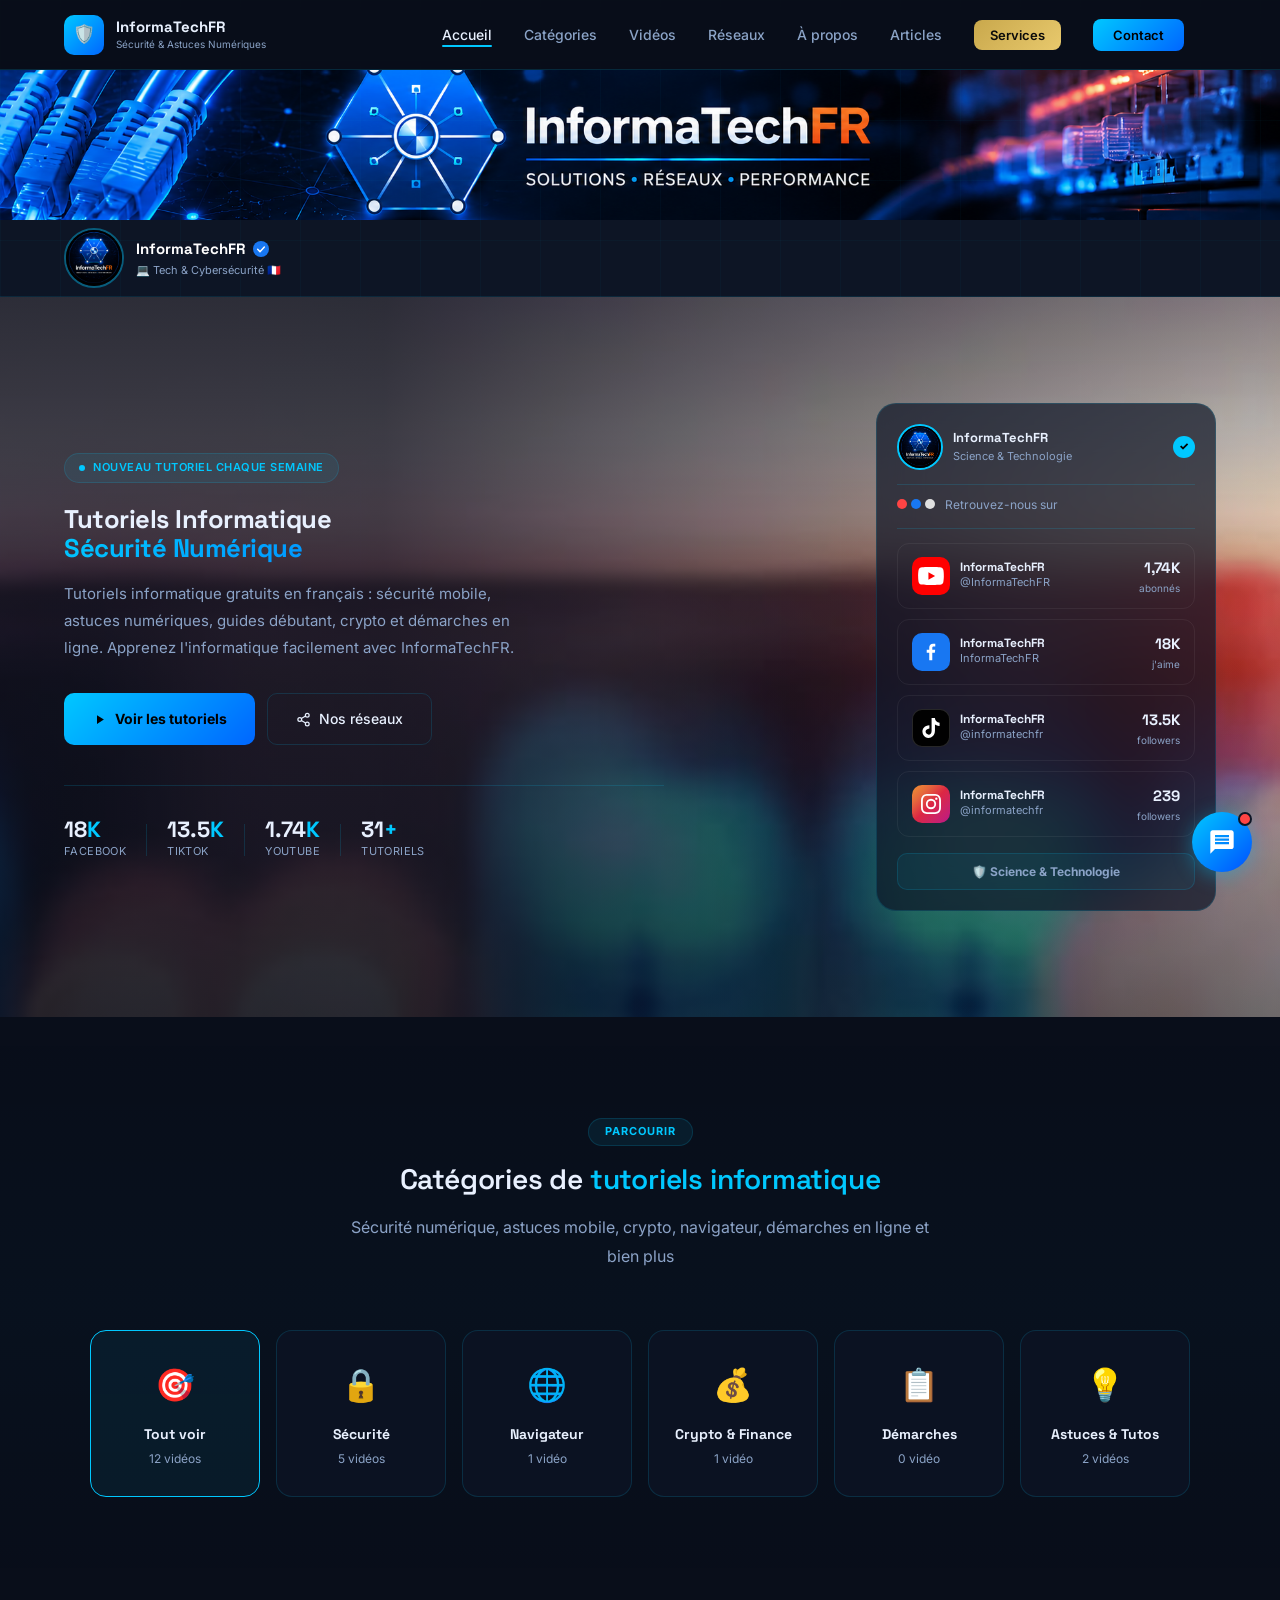
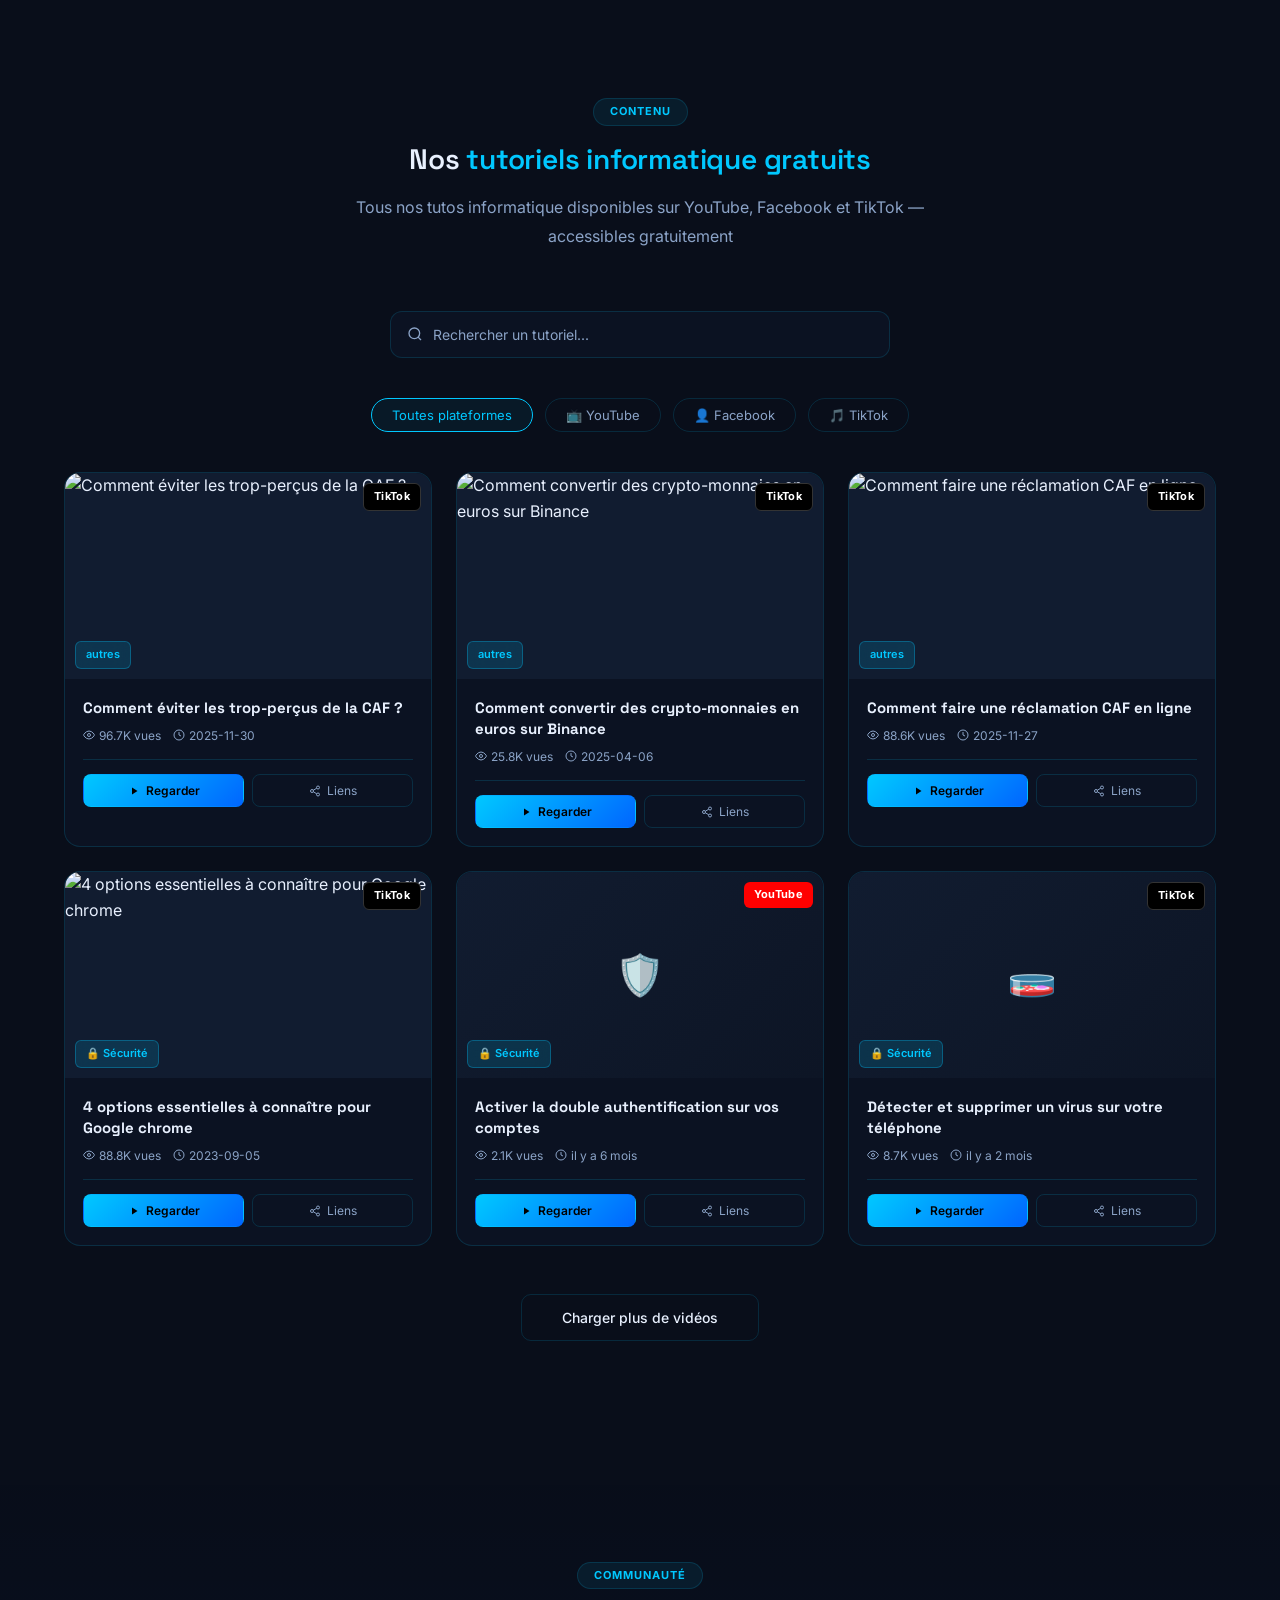
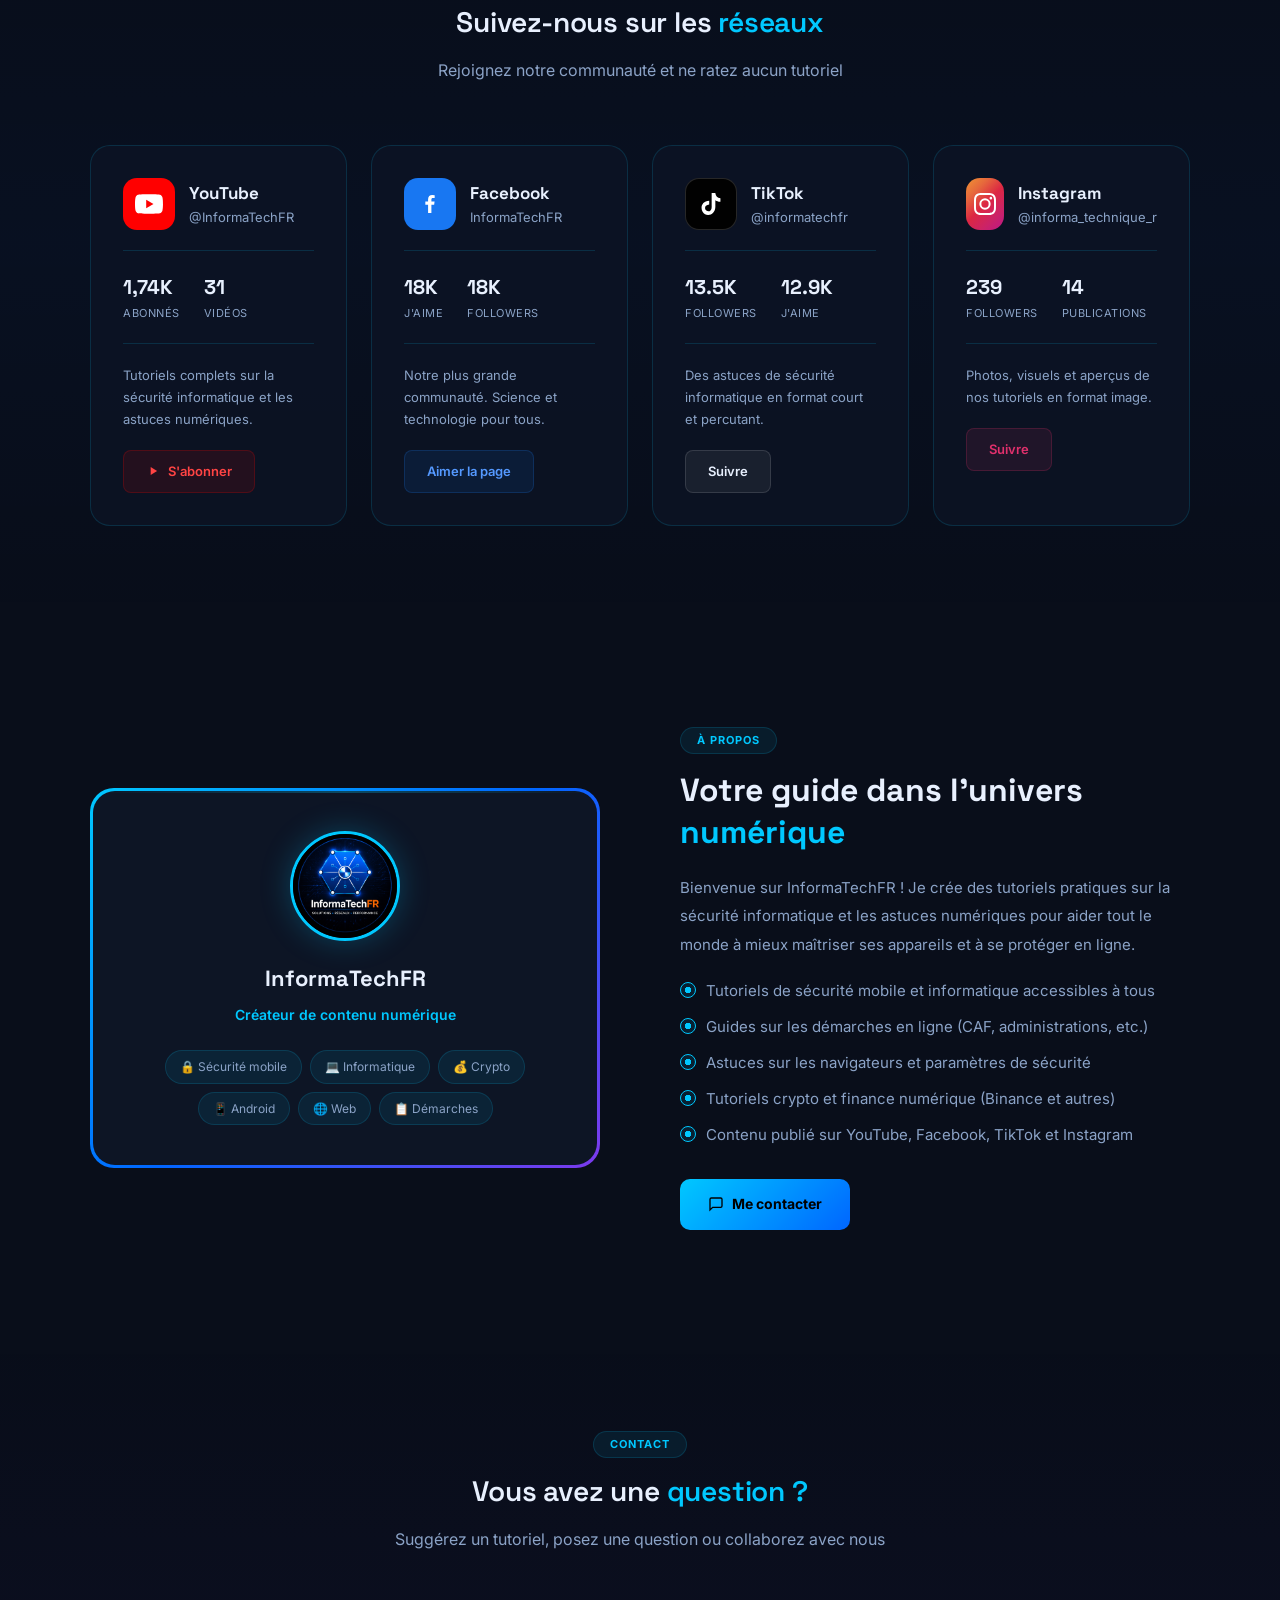
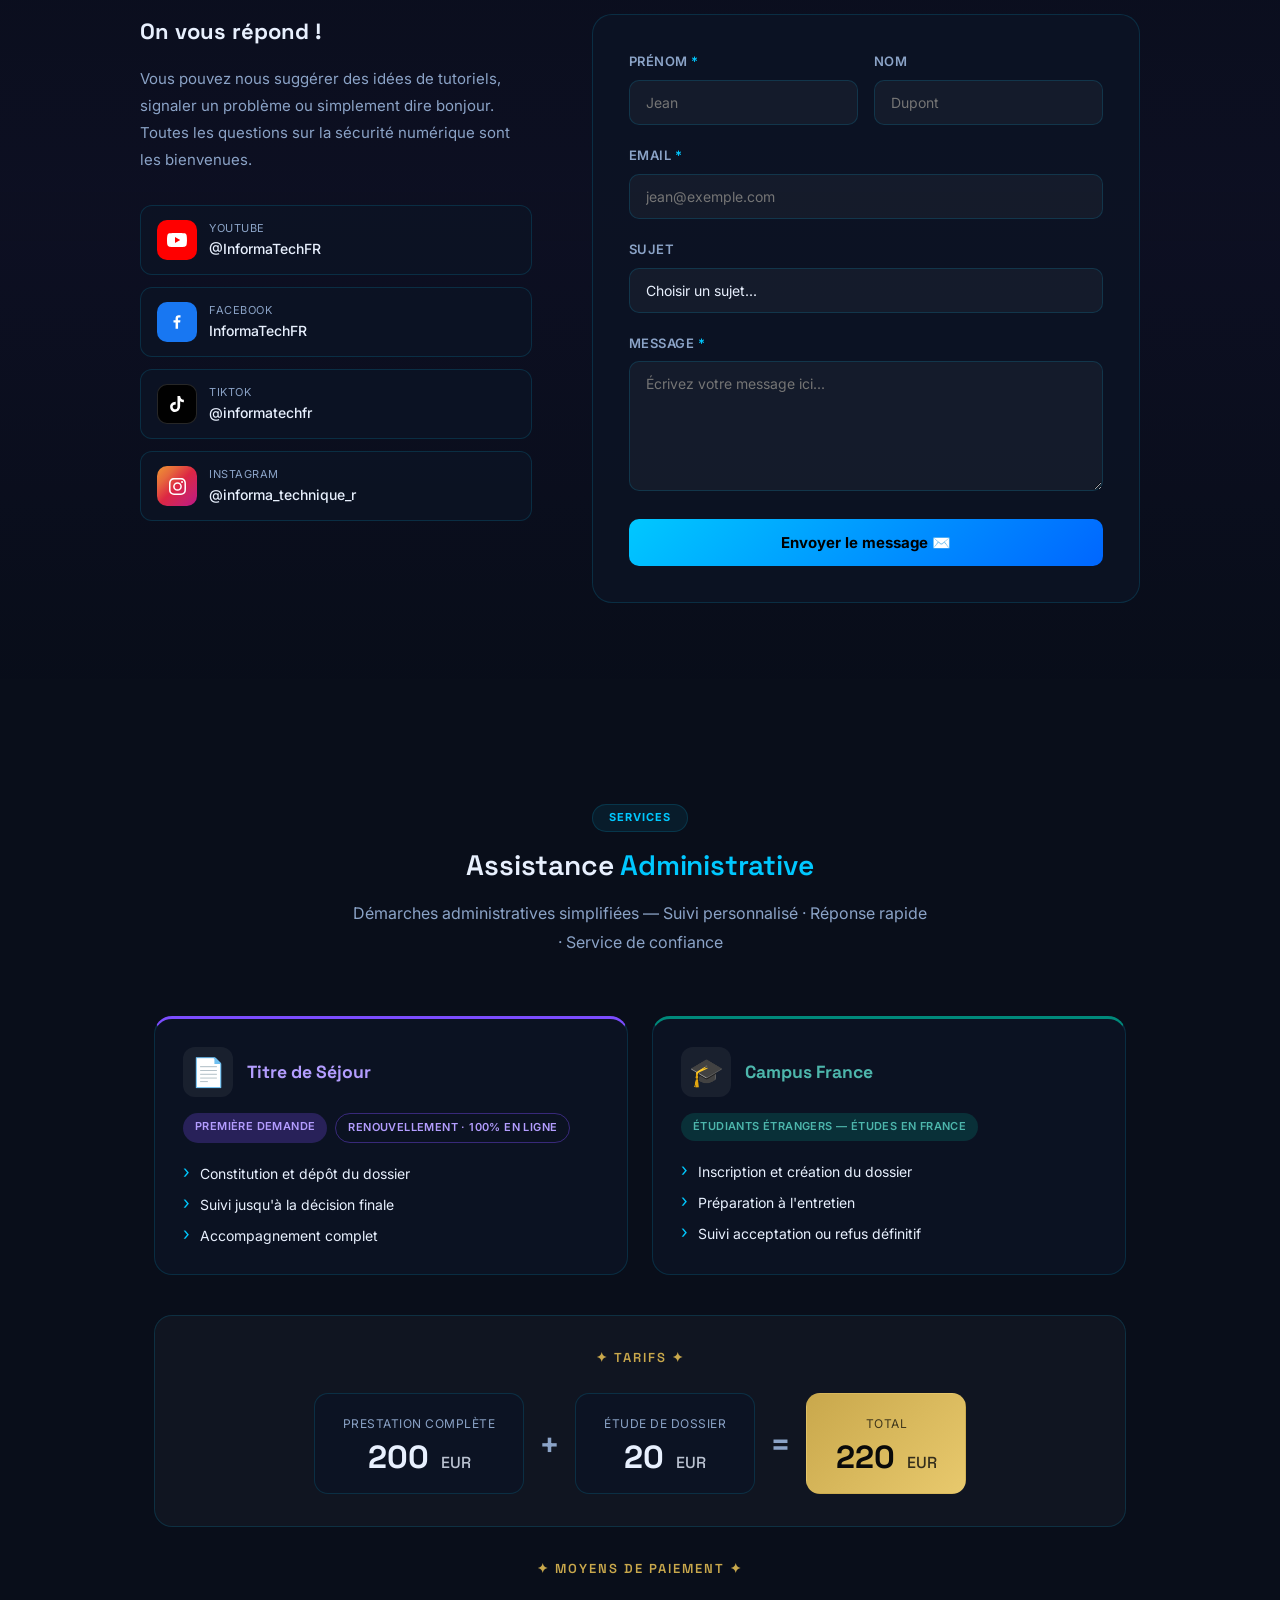
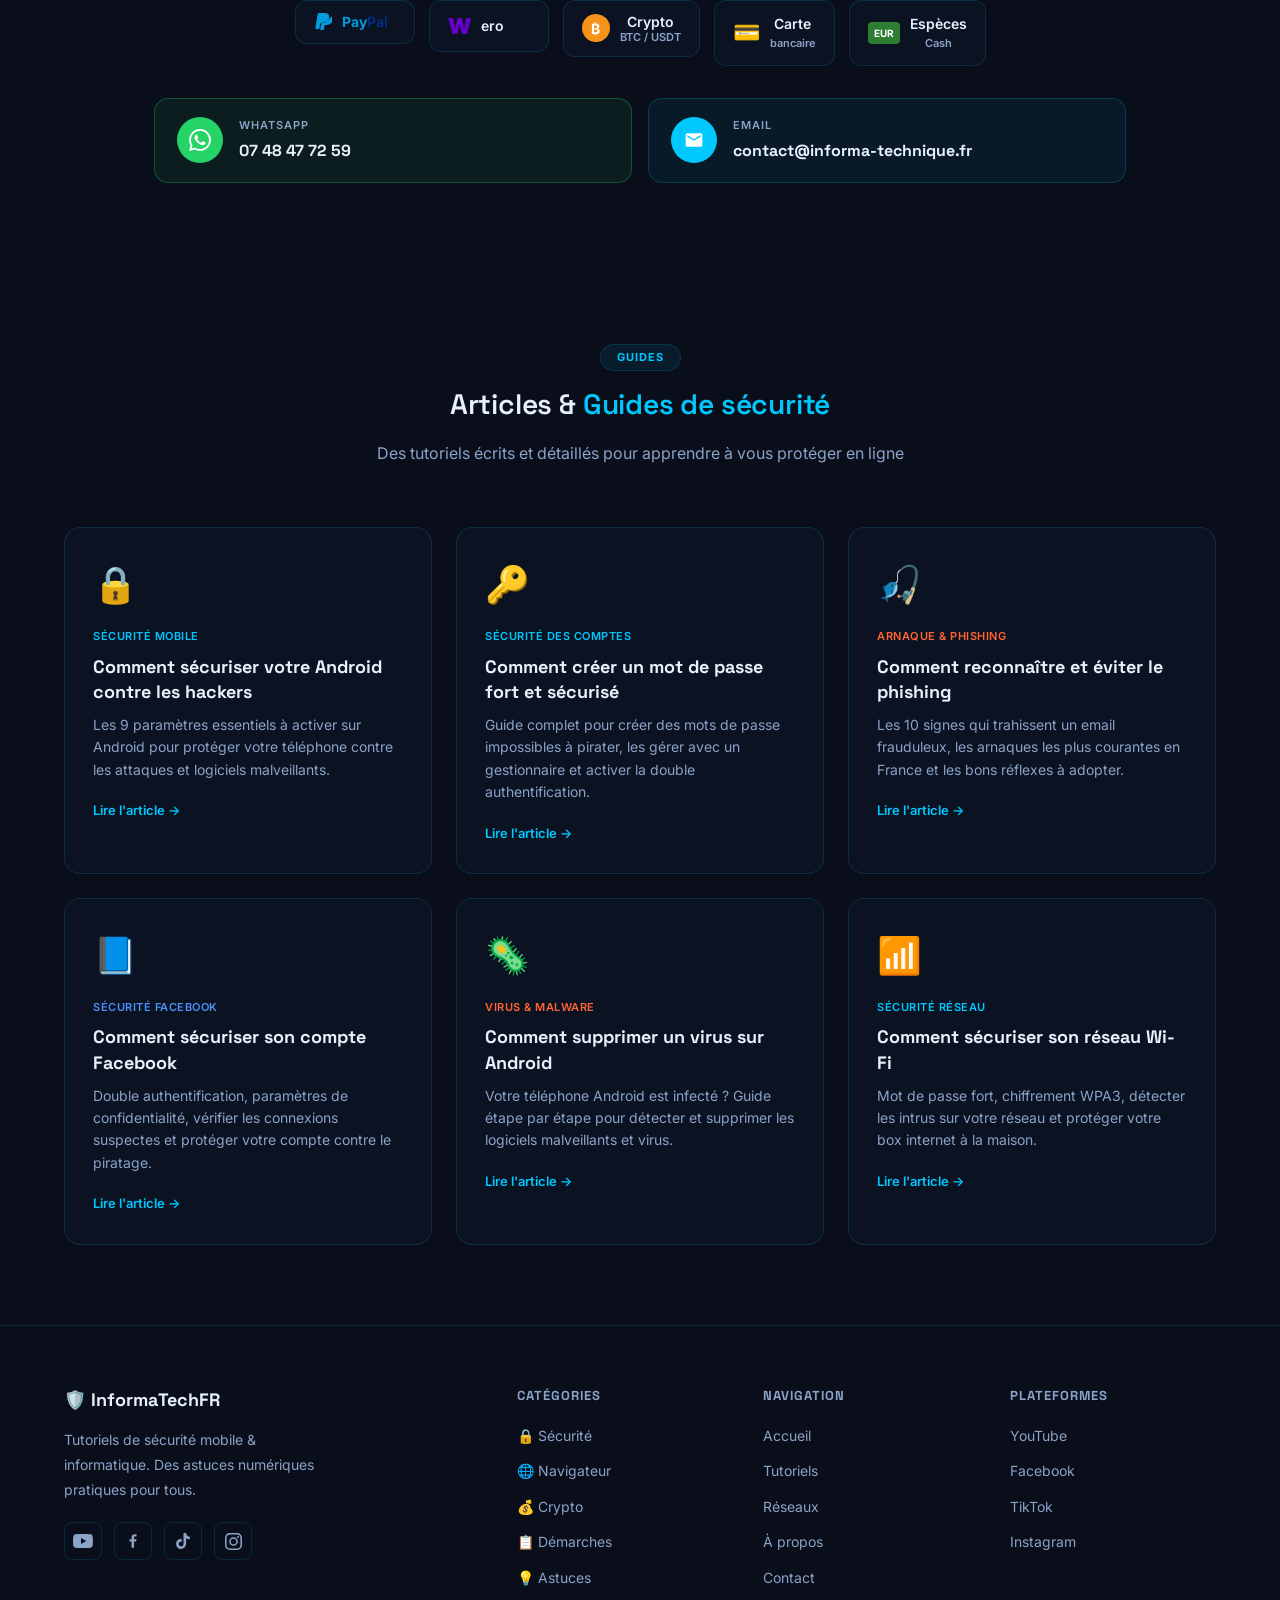
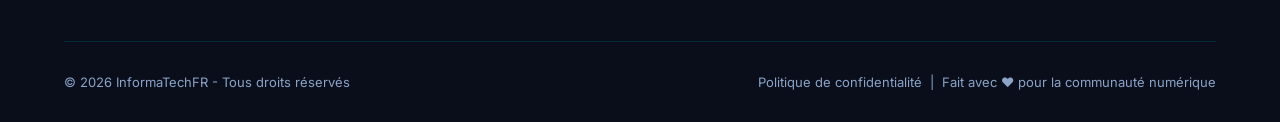
==== index.html @ 548a7ae0 "Add files via upload" ====
<!DOCTYPE html>
<html lang="fr" prefix="og: https://ogp.me/ns#">
<head>
  <meta charset="UTF-8">
  <meta name="viewport" content="width=device-width, initial-scale=1.0">
  <!-- Redirection automatique vers le domaine principal -->
  <script>
    if (window.location.hostname === 'hr60-inf.github.io') {
      window.location.replace('https://informa-technique.fr/');
    }
  </script>

  <!-- ══ SEO PRINCIPAL ══ -->
  <title>InformaTechFR — Tutoriels Informatique, Sécurité & Astuces Numériques</title>
  <meta name="description" content="Tutoriels informatique gratuits en français : sécurité numérique, astuces mobile, guides débutant, crypto, navigation web et démarches en ligne. Rejoignez 18K abonnés sur InformaTechFR.">
  <meta name="keywords" content="tutoriel informatique, tuto informatique, sécurité numérique, astuces numériques, informatique débutant, sécurité mobile, tutoriel technique, guide informatique, informa technique, informa-technique, informa tech, info tech, tuto sécurité, protection données, astuces internet, navigateur sécurisé, crypto débutant, démarches en ligne, technologie, techno, tech, tutoriel français, apprendre informatique, cybersécurité, astuces mobile gratuit, sécuriser android, supprimer virus android, sécuriser wifi, sécuriser facebook, phishing arnaque, mot de passe fort">
  <meta name="author" content="InformaTechFR">
  <meta name="robots" content="index, follow, max-snippet:-1, max-image-preview:large, max-video-preview:-1">
  <link rel="canonical" href="https://informa-technique.fr/">

  <!-- ══ OPEN GRAPH (partage réseaux sociaux) ══ -->
  <meta property="og:type" content="website">
  <meta property="og:site_name" content="InformaTechFR">
  <meta property="og:title" content="InformaTechFR — Tutoriels Informatique & Sécurité Numérique">
  <meta property="og:description" content="Tutoriels informatique gratuits en français : sécurité, astuces mobile, guides débutant et bien plus. 18K abonnés sur Facebook !">
  <meta property="og:url" content="https://informa-technique.fr/">
  <meta property="og:image" content="https://informa-technique.fr/assets/images/profile.png">
  <meta property="og:locale" content="fr_FR">

  <!-- ══ TWITTER CARD ══ -->
  <meta name="twitter:card" content="summary_large_image">
  <meta name="twitter:title" content="InformaTechFR — Tutoriels Informatique & Sécurité">
  <meta name="twitter:description" content="Tutoriels informatique gratuits en français. Sécurité, astuces, guides débutant.">
  <meta name="twitter:image" content="https://informa-technique.fr/assets/images/profile.png">

  <!-- ══ DONNÉES STRUCTURÉES JSON-LD (Google Rich Results) ══ -->
  <script type="application/ld+json">
  {
    "@context": "https://schema.org",
    "@type": "WebSite",
    "name": "InformaTechFR",
    "alternateName": ["Informa Technique", "InformaTech R", "Informa-Tech"],
    "url": "https://informa-technique.fr/",
    "description": "Tutoriels informatique gratuits en français : sécurité numérique, astuces mobile, guides débutant et technologie.",
    "inLanguage": "fr",
    "potentialAction": {
      "@type": "SearchAction",
      "target": "https://informa-technique.fr/#videos?q={search_term_string}",
      "query-input": "required name=search_term_string"
    }
  }
  </script>
  <script type="application/ld+json">
  {
    "@context": "https://schema.org",
    "@type": "Organization",
    "name": "InformaTechFR",
    "url": "https://informa-technique.fr/",
    "logo": "https://informa-technique.fr/assets/images/profile.png",
    "description": "Chaîne de tutoriels informatique en français spécialisée en sécurité numérique, astuces mobiles et guides technologiques.",
    "sameAs": [
      "https://www.youtube.com/@InformaTechFR",
      "https://www.facebook.com/InformaTechFR",
      "https://www.tiktok.com/@informatechfr",
      "https://www.instagram.com/informa_technique_r/"
    ],
    "contactPoint": {
      "@type": "ContactPoint",
      "contactType": "customer support",
      "availableLanguage": "French"
    }
  }
  </script>

  <!-- ══ FONTS & STYLES ══ -->
  <link rel="preconnect" href="https://fonts.googleapis.com">
  <link href="https://fonts.googleapis.com/css2?family=Space+Grotesk:wght@400;500;600;700&family=Inter:wght@300;400;500;600&display=swap" rel="stylesheet">
  <link rel="stylesheet" href="css/style.css?v=12">
  <link rel="stylesheet" href="css/animations.css">

  <!-- ══ GOOGLE ADSENSE ══ -->
  <script async src="https://pagead2.googlesyndication.com/pagead/js/adsbygoogle.js?client=ca-pub-5419727471233920"
       crossorigin="anonymous"></script>
</head>
<body>

<!-- ══════════════════════════════════════════
     BANDEAU D'ANNONCE (géré depuis l'admin)
══════════════════════════════════════════ -->
<div id="siteBandeau" style="display:none;padding:10px 20px;text-align:center;font-size:14px;font-weight:600;color:#fff;position:fixed;top:0;left:0;right:0;z-index:200;transition:opacity 0.3s"></div>

<!-- ══════════════════════════════════════════
     NAVIGATION
══════════════════════════════════════════ -->
<nav id="mainNav">
  <a href="#accueil" class="nav-logo">
    <div class="nav-logo-icon">🛡️</div>
    <div>
      <div class="nav-logo-text">InformaTechFR</div>
      <div class="nav-logo-sub">Sécurité & Astuces Numériques</div>
    </div>
  </a>
  <ul class="nav-links" id="navLinks">
    <li><a href="#accueil" class="active">Accueil</a></li>
    <li><a href="#categories">Catégories</a></li>
    <li><a href="#videos">Vidéos</a></li>
    <li><a href="#reseaux">Réseaux</a></li>
    <li><a href="#apropos">À propos</a></li>
    <li><a href="#articles">Articles</a></li>
    <li><a href="#services" class="nav-services">Services</a></li>
    <li><a href="#contact" class="nav-cta">Contact</a></li>
    <li><a href="admin/index.html" class="nav-admin" style="display:none">⚙️ Admin</a></li>
  </ul>
  <div class="hamburger" id="hamburgerBtn" onclick="toggleMenu()">
    <span></span><span></span><span></span>
  </div>
</nav>

<!-- Menu mobile -->
<div class="mobile-menu" id="mobileMenu">
  <a href="#accueil" onclick="closeMenu()">🏠 Accueil</a>
  <a href="#categories" onclick="closeMenu()">📂 Catégories</a>
  <a href="#videos" onclick="closeMenu()">▶️ Vidéos</a>
  <a href="#reseaux" onclick="closeMenu()">📱 Réseaux sociaux</a>
  <a href="#apropos" onclick="closeMenu()">👤 À propos</a>
  <a href="#articles" onclick="closeMenu()">📝 Articles</a>
  <a href="#services" onclick="closeMenu()">📋 Services</a>
  <a href="#contact" onclick="closeMenu()">✉️ Contact</a>
  <a href="admin/index.html" style="display:none">⚙️ Admin</a>
</div>

<!-- ══════════════════════════════════════════
     BANNIÈRE DE COUVERTURE
══════════════════════════════════════════ -->
<div class="site-banner-wrap">
  <img src="assets/images/Bannière.png" alt="InformaTechFR" class="site-banner-img">
  <div class="site-banner-profile">
    <img src="assets/images/profile.png" alt="InformaTechFR" class="site-banner-avatar">
    <div class="site-banner-info">
      <div class="site-banner-name">InformaTechFR <span class="site-banner-badge" title="Compte vérifié"><svg width="16" height="16" viewBox="0 0 24 24" fill="none" xmlns="http://www.w3.org/2000/svg"><circle cx="12" cy="12" r="12" fill="#1877F2"/><path d="M7 12.5l3.5 3.5 6.5-7" stroke="white" stroke-width="2.2" stroke-linecap="round" stroke-linejoin="round"/></svg></span></div>
      <div class="site-banner-desc">💻 Tech &amp; Cybersécurité 🇫🇷</div>
    </div>
  </div>
</div>

<!-- ══════════════════════════════════════════
     HERO
══════════════════════════════════════════ -->
<section id="accueil">
  <div class="hero-wrap">

    <!-- ── Côté gauche : texte centré ── -->
    <div class="hero-content">
      <div class="hero-badge">
        <span class="badge-dot"></span> Nouveau tutoriel chaque semaine
      </div>
      <h1 class="hero-title">
        Tutoriels Informatique<br>
        <span>Sécurité Numérique</span>
      </h1>
      <p class="hero-desc">
        Tutoriels informatique gratuits en français : sécurité mobile, astuces numériques, guides débutant, crypto et démarches en ligne. Apprenez l'informatique facilement avec InformaTechFR.
      </p>
      <div class="hero-buttons">
        <a href="#videos" class="btn-primary">
          <svg width="15" height="15" viewBox="0 0 24 24" fill="currentColor"><path d="M8 5v14l11-7z"/></svg>
          Voir les tutoriels
        </a>
        <a href="#reseaux" class="btn-secondary">
          <svg width="15" height="15" viewBox="0 0 24 24" fill="none" stroke="currentColor" stroke-width="2"><circle cx="18" cy="5" r="3"/><circle cx="6" cy="12" r="3"/><circle cx="18" cy="19" r="3"/><line x1="8.59" y1="13.51" x2="15.42" y2="17.49"/><line x1="15.41" y1="6.51" x2="8.59" y2="10.49"/></svg>
          Nos réseaux
        </a>
      </div>
      <div class="hero-stats">
        <div class="hero-stat">
          <div class="hero-stat-num">18<span>K</span></div>
          <div class="hero-stat-label">Facebook</div>
        </div>
        <div class="hero-stat-sep"></div>
        <div class="hero-stat">
          <div class="hero-stat-num">13.5<span>K</span></div>
          <div class="hero-stat-label">TikTok</div>
        </div>
        <div class="hero-stat-sep"></div>
        <div class="hero-stat">
          <div class="hero-stat-num">1.74<span>K</span></div>
          <div class="hero-stat-label">YouTube</div>
        </div>
        <div class="hero-stat-sep"></div>
        <div class="hero-stat">
          <div class="hero-stat-num">31<span>+</span></div>
          <div class="hero-stat-label">Tutoriels</div>
        </div>
      </div>
    </div>

    <!-- ── Côté droit : visuel réseaux sociaux ── -->
    <div class="hero-visual">

      <!-- En-tête panneau avec photo de profil -->
      <div class="hv-header">
        <img src="assets/images/profile.png" alt="InformaTechFR" class="hv-profile-img"
             onerror="this.style.display='none';document.querySelector('.hv-profile-fallback').style.display='flex'">
        <div class="hv-profile-fallback" style="display:none">IT</div>
        <div class="hv-header-info">
          <div class="hv-channel-name">InformaTechFR</div>
          <div class="hv-channel-sub">Science &amp; Technologie</div>
        </div>
        <div class="hv-verified">✓</div>
      </div>

      <!-- Titre du panneau -->
      <div class="hv-title">
        <span class="hv-dot yt-dot"></span>
        <span class="hv-dot fb-dot"></span>
        <span class="hv-dot tt-dot"></span>
        <span style="margin-left:6px;font-size:12px;color:var(--muted)">Retrouvez-nous sur</span>
      </div>

      <!-- YouTube -->
      <a href="https://www.youtube.com/@InformaTechFR" target="_blank" rel="noopener" class="hv-card yt-card">
        <div class="hv-card-left">
          <div class="hv-avatar yt-avatar">
            <svg viewBox="0 0 90 63" fill="white" width="26" height="18"><path d="M88.1 9.8C87 5.8 84 2.7 80.1 1.6 73.1 0 45 0 45 0S16.9 0 9.9 1.6C6 2.7 3 5.8 1.9 9.8 0 17 0 31.5 0 31.5s0 14.5 1.9 21.7C3 57.2 6 60.3 9.9 61.4 16.9 63 45 63 45 63s28.1 0 35.1-1.6c3.9-1.1 6.9-4.2 8-8.2C90 46 90 31.5 90 31.5S90 17 88.1 9.8zM36 45V18l23.4 13.5L36 45z"/></svg>
          </div>
          <div>
            <div class="hv-name">InformaTechFR</div>
            <div class="hv-handle">@InformaTechFR</div>
          </div>
        </div>
        <div class="hv-card-right">
          <div class="hv-stat-num">1,74K</div>
          <div class="hv-stat-label">abonnés</div>
        </div>
      </a>

      <!-- Facebook -->
      <a href="https://www.facebook.com/InformaTechFR" target="_blank" rel="noopener" class="hv-card fb-card">
        <div class="hv-card-left">
          <div class="hv-avatar fb-avatar">
            <svg viewBox="0 0 24 24" fill="white" width="22" height="22"><path d="M13.397 20.997v-8.196h2.765l.411-3.209h-3.176V7.548c0-.926.258-1.56 1.587-1.56h1.684V3.127A22.336 22.336 0 0 0 14.201 3c-2.444 0-4.122 1.492-4.122 4.231v2.355H7.332v3.209h2.753v8.202h3.312z"/></svg>
          </div>
          <div>
            <div class="hv-name">InformaTechFR</div>
            <div class="hv-handle">InformaTechFR</div>
          </div>
        </div>
        <div class="hv-card-right">
          <div class="hv-stat-num">18K</div>
          <div class="hv-stat-label">j'aime</div>
        </div>
      </a>

      <!-- TikTok -->
      <a href="https://www.tiktok.com/@informatechfr" target="_blank" rel="noopener" class="hv-card tt-card">
        <div class="hv-card-left">
          <div class="hv-avatar tt-avatar">
            <svg viewBox="0 0 2859 3333" fill="white" width="20" height="20"><path d="M2081 0c55 473 319 755 778 785v532c-266 26-499-61-770-225v995c0 1264-1378 1659-1933 753-356-583-138-1606 1004-1647v561c-87 14-180 36-265 65-254 86-398 247-358 531 77 544 1075 705 992-358V1h552z"/></svg>
          </div>
          <div>
            <div class="hv-name">InformaTechFR</div>
            <div class="hv-handle">@informatechfr</div>
          </div>
        </div>
        <div class="hv-card-right">
          <div class="hv-stat-num">13.5K</div>
          <div class="hv-stat-label">followers</div>
        </div>
      </a>

      <!-- Instagram -->
      <a href="https://www.instagram.com/informatechfr/" target="_blank" rel="noopener" class="hv-card ig-card">
        <div class="hv-card-left">
          <div class="hv-avatar ig-avatar">
            <svg viewBox="0 0 24 24" fill="white" width="20" height="20"><path d="M12 2.163c3.204 0 3.584.012 4.85.07 1.366.062 2.633.334 3.608 1.308.975.975 1.246 2.242 1.308 3.608.058 1.265.069 1.645.069 4.849 0 3.205-.012 3.584-.069 4.849-.062 1.366-.334 2.633-1.308 3.608-.975.975-2.242 1.246-3.608 1.308-1.265.058-1.644.07-4.85.07-3.204 0-3.584-.012-4.849-.07-1.366-.062-2.633-.334-3.608-1.308-.975-.975-1.246-2.242-1.308-3.608C2.175 15.584 2.163 15.205 2.163 12c0-3.204.012-3.584.07-4.849.062-1.366.334-2.633 1.308-3.608.975-.975 2.242-1.246 3.608-1.308C8.416 2.175 8.796 2.163 12 2.163zM12 0C8.741 0 8.332.014 7.052.072 5.197.157 3.355.673 2.014 2.014.673 3.355.157 5.197.072 7.052.014 8.332 0 8.741 0 12c0 3.259.014 3.668.072 4.948.085 1.855.601 3.697 1.942 5.038 1.341 1.341 3.183 1.857 5.038 1.942C8.332 23.986 8.741 24 12 24c3.259 0 3.668-.014 4.948-.072 1.855-.085 3.697-.601 5.038-1.942 1.341-1.341 1.857-3.183 1.942-5.038C23.986 15.668 24 15.259 24 12c0-3.259-.014-3.668-.072-4.948-.085-1.855-.601-3.697-1.942-5.038C20.645.673 18.803.157 16.948.072 15.668.014 15.259 0 12 0zm0 5.838a6.162 6.162 0 1 0 0 12.324 6.162 6.162 0 0 0 0-12.324zM12 16a4 4 0 1 1 0-8 4 4 0 0 1 0 8zm6.406-11.845a1.44 1.44 0 1 0 0 2.881 1.44 1.44 0 0 0 0-2.881z"/></svg>
          </div>
          <div>
            <div class="hv-name">InformaTechFR</div>
            <div class="hv-handle">@informatechfr</div>
          </div>
        </div>
        <div class="hv-card-right">
          <div class="hv-stat-num">239</div>
          <div class="hv-stat-label">followers</div>
        </div>
      </a>

      <!-- Badge flottant -->
      <div class="hv-badge">
        🛡️ <strong>Science &amp; Technologie</strong>
      </div>

    </div><!-- fin hero-visual -->
  </div><!-- fin hero-wrap -->
</section>

<!-- ══════════════════════════════════════════
     CATÉGORIES
══════════════════════════════════════════ -->
<section id="categories">
  <div class="section-header fade-up">
    <div class="section-tag">Parcourir</div>
    <h2 class="section-title">Catégories de <span>tutoriels informatique</span></h2>
    <p class="section-desc">Sécurité numérique, astuces mobile, crypto, navigateur, démarches en ligne et bien plus</p>
  </div>
  <div class="categories-grid">
    <a class="cat-card active" data-filter="all" onclick="filterVideos('all', this)">
      <div class="cat-icon">🎯</div>
      <div class="cat-name">Tout voir</div>
      <div class="cat-count" id="count-all">0 vidéos</div>
    </a>
    <a class="cat-card" data-filter="securite" onclick="filterVideos('securite', this)">
      <div class="cat-icon">🔒</div>
      <div class="cat-name">Sécurité</div>
      <div class="cat-count" id="count-securite">0 vidéos</div>
    </a>
    <a class="cat-card" data-filter="navigateur" onclick="filterVideos('navigateur', this)">
      <div class="cat-icon">🌐</div>
      <div class="cat-name">Navigateur</div>
      <div class="cat-count" id="count-navigateur">0 vidéos</div>
    </a>
    <a class="cat-card" data-filter="crypto" onclick="filterVideos('crypto', this)">
      <div class="cat-icon">💰</div>
      <div class="cat-name">Crypto &amp; Finance</div>
      <div class="cat-count" id="count-crypto">0 vidéos</div>
    </a>
    <a class="cat-card" data-filter="demarches" onclick="filterVideos('demarches', this)">
      <div class="cat-icon">📋</div>
      <div class="cat-name">Démarches</div>
      <div class="cat-count" id="count-demarches">0 vidéos</div>
    </a>
    <a class="cat-card" data-filter="astuces" onclick="filterVideos('astuces', this)">
      <div class="cat-icon">💡</div>
      <div class="cat-name">Astuces &amp; Tutos</div>
      <div class="cat-count" id="count-astuces">0 vidéos</div>
    </a>
  </div>
</section>

<!-- ══════════════════════════════════════════
     VIDÉOS
══════════════════════════════════════════ -->
<section id="videos">
  <div class="section-header fade-up">
    <div class="section-tag">Contenu</div>
    <h2 class="section-title">Nos <span>tutoriels informatique gratuits</span></h2>
    <p class="section-desc">Tous nos tutos informatique disponibles sur YouTube, Facebook et TikTok — accessibles gratuitement</p>
  </div>

  <!-- Barre de recherche -->
  <div class="search-bar">
    <svg width="16" height="16" viewBox="0 0 24 24" fill="none" stroke="currentColor" stroke-width="2">
      <circle cx="11" cy="11" r="8"/><line x1="21" y1="21" x2="16.65" y2="16.65"/>
    </svg>
    <input type="text" id="searchInput" placeholder="Rechercher un tutoriel..." oninput="searchVideos()">
    <button id="clearSearch" onclick="clearSearch()" style="display:none" title="Effacer">✕</button>
  </div>

  <!-- Filtres plateformes -->
  <div class="videos-controls" id="platformFilters">
    <button class="filter-btn active" onclick="filterPlatform('all', this)">Toutes plateformes</button>
    <button class="filter-btn" onclick="filterPlatform('youtube', this)">📺 YouTube</button>
    <button class="filter-btn" onclick="filterPlatform('facebook', this)">👤 Facebook</button>
    <button class="filter-btn" onclick="filterPlatform('tiktok', this)">🎵 TikTok</button>
  </div>

  <!-- Grille vidéos -->
  <div class="videos-grid" id="videosGrid"></div>

  <!-- Aucun résultat -->
  <div class="no-results" id="noResults" style="display:none">
    <div style="font-size:40px;margin-bottom:16px">🔍</div>
    <p>Aucune vidéo trouvée pour cette recherche.</p>
  </div>

  <!-- Charger plus -->
  <button class="load-more-btn" id="loadMoreBtn" onclick="loadMore()">Charger plus de vidéos</button>
</section>

<!-- ═══ PUBLICITÉ ADSENSE (bandeau horizontal) ═══ -->
<div class="adsense-banner">
  <!-- Décommente après avoir activé AdSense :
  <ins class="adsbygoogle"
       style="display:block"
       data-ad-client="ca-pub-XXXXXXXXXXXXXXXXX"
       data-ad-slot="XXXXXXXXXX"
       data-ad-format="auto"
       data-full-width-responsive="true"></ins>
  <script>(adsbygoogle = window.adsbygoogle || []).push({});</script>
  -->
  <!-- espace publicitaire désactivé - sera activé après approbation AdSense -->
</div>

<!-- ══════════════════════════════════════════
     RÉSEAUX SOCIAUX
══════════════════════════════════════════ -->
<section id="reseaux">
  <div class="section-header fade-up">
    <div class="section-tag">Communauté</div>
    <h2 class="section-title">Suivez-nous sur les <span>réseaux</span></h2>
    <p class="section-desc">Rejoignez notre communauté et ne ratez aucun tutoriel</p>
  </div>
  <div class="socials-grid">

    <!-- YouTube -->
    <a href="https://www.youtube.com/@InformaTechFR" target="_blank" rel="noopener" class="social-card yt">
      <div class="social-header">
        <div class="social-icon yt">
          <svg viewBox="0 0 90 63" fill="white" width="28" height="20"><path d="M88.1 9.8C87 5.8 84 2.7 80.1 1.6 73.1 0 45 0 45 0S16.9 0 9.9 1.6C6 2.7 3 5.8 1.9 9.8 0 17 0 31.5 0 31.5s0 14.5 1.9 21.7C3 57.2 6 60.3 9.9 61.4 16.9 63 45 63 45 63s28.1 0 35.1-1.6c3.9-1.1 6.9-4.2 8-8.2C90 46 90 31.5 90 31.5S90 17 88.1 9.8zM36 45V18l23.4 13.5L36 45z"/></svg>
        </div>
        <div>
          <div class="social-name">YouTube</div>
          <div class="social-handle">@InformaTechFR</div>
        </div>
      </div>
      <div class="social-stats">
        <div>
          <div class="social-stat-num">1,74K</div>
          <div class="social-stat-label">Abonnés</div>
        </div>
        <div>
          <div class="social-stat-num">31</div>
          <div class="social-stat-label">Vidéos</div>
        </div>
      </div>
      <div class="social-desc">Tutoriels complets sur la sécurité informatique et les astuces numériques.</div>
      <span class="social-btn yt">
        <svg width="14" height="14" viewBox="0 0 24 24" fill="currentColor"><path d="M8 5v14l11-7z"/></svg>
        S'abonner
      </span>
    </a>

    <!-- Facebook -->
    <a href="https://www.facebook.com/InformaTechFR" target="_blank" rel="noopener" class="social-card fb">
      <div class="social-header">
        <div class="social-icon fb">
          <svg viewBox="0 0 24 24" fill="white" width="24" height="24"><path d="M13.397 20.997v-8.196h2.765l.411-3.209h-3.176V7.548c0-.926.258-1.56 1.587-1.56h1.684V3.127A22.336 22.336 0 0 0 14.201 3c-2.444 0-4.122 1.492-4.122 4.231v2.355H7.332v3.209h2.753v8.202h3.312z"/></svg>
        </div>
        <div>
          <div class="social-name">Facebook</div>
          <div class="social-handle">InformaTechFR</div>
        </div>
      </div>
      <div class="social-stats">
        <div>
          <div class="social-stat-num">18K</div>
          <div class="social-stat-label">J'aime</div>
        </div>
        <div>
          <div class="social-stat-num">18K</div>
          <div class="social-stat-label">Followers</div>
        </div>
      </div>
      <div class="social-desc">Notre plus grande communauté. Science et technologie pour tous.</div>
      <span class="social-btn fb">Aimer la page</span>
    </a>

    <!-- TikTok -->
    <a href="https://www.tiktok.com/@informatechfr" target="_blank" rel="noopener" class="social-card tt">
      <div class="social-header">
        <div class="social-icon tt">
          <svg viewBox="0 0 2859 3333" fill="white" width="22" height="22"><path d="M2081 0c55 473 319 755 778 785v532c-266 26-499-61-770-225v995c0 1264-1378 1659-1933 753-356-583-138-1606 1004-1647v561c-87 14-180 36-265 65-254 86-398 247-358 531 77 544 1075 705 992-358V1h552z"/></svg>
        </div>
        <div>
          <div class="social-name">TikTok</div>
          <div class="social-handle">@informatechfr</div>
        </div>
      </div>
      <div class="social-stats">
        <div>
          <div class="social-stat-num">13.5K</div>
          <div class="social-stat-label">Followers</div>
        </div>
        <div>
          <div class="social-stat-num">12.9K</div>
          <div class="social-stat-label">J'aime</div>
        </div>
      </div>
      <div class="social-desc">Des astuces de sécurité informatique en format court et percutant.</div>
      <span class="social-btn tt">Suivre</span>
    </a>

    <!-- Instagram -->
    <a href="https://www.instagram.com/informa_technique_r/" target="_blank" rel="noopener" class="social-card ig">
      <div class="social-header">
        <div class="social-icon ig">
          <svg viewBox="0 0 24 24" fill="white" width="22" height="22"><path d="M12 2.163c3.204 0 3.584.012 4.85.07 1.366.062 2.633.334 3.608 1.308.975.975 1.246 2.242 1.308 3.608.058 1.265.069 1.645.069 4.849 0 3.205-.012 3.584-.069 4.849-.062 1.366-.334 2.633-1.308 3.608-.975.975-2.242 1.246-3.608 1.308-1.265.058-1.644.07-4.85.07-3.204 0-3.584-.012-4.849-.07-1.366-.062-2.633-.334-3.608-1.308-.975-.975-1.246-2.242-1.308-3.608C2.175 15.584 2.163 15.205 2.163 12c0-3.204.012-3.584.07-4.849.062-1.366.334-2.633 1.308-3.608.975-.975 2.242-1.246 3.608-1.308C8.416 2.175 8.796 2.163 12 2.163zM12 0C8.741 0 8.332.014 7.052.072 5.197.157 3.355.673 2.014 2.014.673 3.355.157 5.197.072 7.052.014 8.332 0 8.741 0 12c0 3.259.014 3.668.072 4.948.085 1.855.601 3.697 1.942 5.038 1.341 1.341 3.183 1.857 5.038 1.942C8.332 23.986 8.741 24 12 24c3.259 0 3.668-.014 4.948-.072 1.855-.085 3.697-.601 5.038-1.942 1.341-1.341 1.857-3.183 1.942-5.038C23.986 15.668 24 15.259 24 12c0-3.259-.014-3.668-.072-4.948-.085-1.855-.601-3.697-1.942-5.038C20.645.673 18.803.157 16.948.072 15.668.014 15.259 0 12 0zm0 5.838a6.162 6.162 0 1 0 0 12.324 6.162 6.162 0 0 0 0-12.324zM12 16a4 4 0 1 1 0-8 4 4 0 0 1 0 8zm6.406-11.845a1.44 1.44 0 1 0 0 2.881 1.44 1.44 0 0 0 0-2.881z"/></svg>
        </div>
        <div>
          <div class="social-name">Instagram</div>
          <div class="social-handle">@informa_technique_r</div>
        </div>
      </div>
      <div class="social-stats">
        <div>
          <div class="social-stat-num">239</div>
          <div class="social-stat-label">Followers</div>
        </div>
        <div>
          <div class="social-stat-num">14</div>
          <div class="social-stat-label">Publications</div>
        </div>
      </div>
      <div class="social-desc">Photos, visuels et aperçus de nos tutoriels en format image.</div>
      <span class="social-btn ig">Suivre</span>
    </a>

  </div>
</section>

<!-- ══════════════════════════════════════════
     À PROPOS
══════════════════════════════════════════ -->
<section id="apropos">
  <div class="about-grid">
    <div class="about-visual fade-up">
      <div class="about-img-frame">
        <div class="about-img-inner">
          <img src="assets/images/profile.png" alt="InformaTechFR" class="about-profile-photo"
               onerror="this.style.display='none';document.getElementById('aboutAvatarFallback').style.display='flex'">
          <div class="about-avatar" id="aboutAvatarFallback" style="display:none">IR</div>
          <div class="about-name">InformaTechFR</div>
          <div class="about-role">Créateur de contenu numérique</div>
          <div class="about-skills">
            <span class="skill-tag">🔒 Sécurité mobile</span>
            <span class="skill-tag">💻 Informatique</span>
            <span class="skill-tag">💰 Crypto</span>
            <span class="skill-tag">📱 Android</span>
            <span class="skill-tag">🌐 Web</span>
            <span class="skill-tag">📋 Démarches</span>
          </div>
        </div>
      </div>
    </div>
    <div class="about-content fade-up">
      <div class="section-tag">À propos</div>
      <h2 class="about-title">Votre guide dans l'univers <span>numérique</span></h2>
      <p class="about-text">
        Bienvenue sur InformaTechFR ! Je crée des tutoriels pratiques sur la sécurité informatique et les astuces numériques pour aider tout le monde à mieux maîtriser ses appareils et à se protéger en ligne.
      </p>
      <ul class="about-points">
        <li>Tutoriels de sécurité mobile et informatique accessibles à tous</li>
        <li>Guides sur les démarches en ligne (CAF, administrations, etc.)</li>
        <li>Astuces sur les navigateurs et paramètres de sécurité</li>
        <li>Tutoriels crypto et finance numérique (Binance et autres)</li>
        <li>Contenu publié sur YouTube, Facebook, TikTok et Instagram</li>
      </ul>
      <a href="#contact" class="btn-primary">
        <svg width="16" height="16" viewBox="0 0 24 24" fill="none" stroke="currentColor" stroke-width="2"><path d="M21 15a2 2 0 0 1-2 2H7l-4 4V5a2 2 0 0 1 2-2h14a2 2 0 0 1 2 2z"/></svg>
        Me contacter
      </a>
    </div>
  </div>
</section>

<!-- ══════════════════════════════════════════
     CONTACT
══════════════════════════════════════════ -->
<section id="contact">
  <div class="section-header fade-up">
    <div class="section-tag">Contact</div>
    <h2 class="section-title">Vous avez une <span>question ?</span></h2>
    <p class="section-desc">Suggérez un tutoriel, posez une question ou collaborez avec nous</p>
  </div>
  <div class="contact-grid">
    <div class="contact-info">
      <h3 class="contact-info-title">On vous répond !</h3>
      <p class="contact-info-desc">Vous pouvez nous suggérer des idées de tutoriels, signaler un problème ou simplement dire bonjour. Toutes les questions sur la sécurité numérique sont les bienvenues.</p>
      <div class="contact-item">
        <div class="contact-item-icon ci-yt">
          <svg viewBox="0 0 90 63" fill="white" width="20" height="14"><path d="M88.1 9.8C87 5.8 84 2.7 80.1 1.6 73.1 0 45 0 45 0S16.9 0 9.9 1.6C6 2.7 3 5.8 1.9 9.8 0 17 0 31.5 0 31.5s0 14.5 1.9 21.7C3 57.2 6 60.3 9.9 61.4 16.9 63 45 63 45 63s28.1 0 35.1-1.6c3.9-1.1 6.9-4.2 8-8.2C90 46 90 31.5 90 31.5S90 17 88.1 9.8zM36 45V18l23.4 13.5L36 45z"/></svg>
        </div>
        <div>
          <div class="contact-item-label">YouTube</div>
          <div class="contact-item-value">@InformaTechFR</div>
        </div>
      </div>
      <div class="contact-item">
        <div class="contact-item-icon ci-fb">
          <svg viewBox="0 0 24 24" fill="white" width="18" height="18"><path d="M13.397 20.997v-8.196h2.765l.411-3.209h-3.176V7.548c0-.926.258-1.56 1.587-1.56h1.684V3.127A22.336 22.336 0 0 0 14.201 3c-2.444 0-4.122 1.492-4.122 4.231v2.355H7.332v3.209h2.753v8.202h3.312z"/></svg>
        </div>
        <div>
          <div class="contact-item-label">Facebook</div>
          <div class="contact-item-value">InformaTechFR</div>
        </div>
      </div>
      <div class="contact-item">
        <div class="contact-item-icon ci-tt">
          <svg viewBox="0 0 2859 3333" fill="white" width="16" height="16"><path d="M2081 0c55 473 319 755 778 785v532c-266 26-499-61-770-225v995c0 1264-1378 1659-1933 753-356-583-138-1606 1004-1647v561c-87 14-180 36-265 65-254 86-398 247-358 531 77 544 1075 705 992-358V1h552z"/></svg>
        </div>
        <div>
          <div class="contact-item-label">TikTok</div>
          <div class="contact-item-value">@informatechfr</div>
        </div>
      </div>
      <div class="contact-item">
        <div class="contact-item-icon ci-ig">
          <svg viewBox="0 0 24 24" fill="white" width="17" height="17"><path d="M12 2.163c3.204 0 3.584.012 4.85.07 1.366.062 2.633.334 3.608 1.308.975.975 1.246 2.242 1.308 3.608.058 1.265.069 1.645.069 4.849 0 3.205-.012 3.584-.069 4.849-.062 1.366-.334 2.633-1.308 3.608-.975.975-2.242 1.246-3.608 1.308-1.265.058-1.644.07-4.85.07-3.204 0-3.584-.012-4.849-.07-1.366-.062-2.633-.334-3.608-1.308-.975-.975-1.246-2.242-1.308-3.608C2.175 15.584 2.163 15.205 2.163 12c0-3.204.012-3.584.07-4.849.062-1.366.334-2.633 1.308-3.608.975-.975 2.242-1.246 3.608-1.308C8.416 2.175 8.796 2.163 12 2.163zM12 0C8.741 0 8.332.014 7.052.072 5.197.157 3.355.673 2.014 2.014.673 3.355.157 5.197.072 7.052.014 8.332 0 8.741 0 12c0 3.259.014 3.668.072 4.948.085 1.855.601 3.697 1.942 5.038 1.341 1.341 3.183 1.857 5.038 1.942C8.332 23.986 8.741 24 12 24c3.259 0 3.668-.014 4.948-.072 1.855-.085 3.697-.601 5.038-1.942 1.341-1.341 1.857-3.183 1.942-5.038C23.986 15.668 24 15.259 24 12c0-3.259-.014-3.668-.072-4.948-.085-1.855-.601-3.697-1.942-5.038C20.645.673 18.803.157 16.948.072 15.668.014 15.259 0 12 0zm0 5.838a6.162 6.162 0 1 0 0 12.324 6.162 6.162 0 0 0 0-12.324zM12 16a4 4 0 1 1 0-8 4 4 0 0 1 0 8zm6.406-11.845a1.44 1.44 0 1 0 0 2.881 1.44 1.44 0 0 0 0-2.881z"/></svg>
        </div>
        <div>
          <div class="contact-item-label">Instagram</div>
          <div class="contact-item-value">@informa_technique_r</div>
        </div>
      </div>
    </div>

    <!-- Formulaire — soumis via AJAX vers php/contact.php -->
    <form class="contact-form" id="contactForm" onsubmit="submitForm(event)">
      <div class="form-row">
        <div class="form-group">
          <label class="form-label">Prénom <span class="required">*</span></label>
          <input class="form-input" type="text" id="fname" name="fname" placeholder="Jean" required>
        </div>
        <div class="form-group">
          <label class="form-label">Nom</label>
          <input class="form-input" type="text" id="lname" name="lname" placeholder="Dupont">
        </div>
      </div>
      <div class="form-group">
        <label class="form-label">Email <span class="required">*</span></label>
        <input class="form-input" type="email" id="email" name="email" placeholder="jean@exemple.com" required>
      </div>
      <div class="form-group">
        <label class="form-label">Sujet</label>
        <select class="form-select" id="subject" name="subject">
          <option value="">Choisir un sujet...</option>
          <option value="suggestion">💡 Suggestion de tutoriel</option>
          <option value="question">❓ Question technique</option>
          <option value="collab">🤝 Collaboration / Partenariat</option>
          <option value="autre">✉️ Autre</option>
        </select>
      </div>
      <div class="form-group">
        <label class="form-label">Message <span class="required">*</span></label>
        <textarea class="form-textarea" id="message" name="message" placeholder="Écrivez votre message ici..." required></textarea>
      </div>
      <button class="form-submit" type="submit" id="submitBtn">Envoyer le message ✉️</button>
      <div class="form-success" id="formSuccess"></div>
      <div class="form-error" id="formError"></div>
    </form>
  </div>
</section>

<!-- ══════════════════════════════════════════
     SERVICES — ASSISTANCE ADMINISTRATIVE
══════════════════════════════════════════ -->
<section id="services">
  <div class="section-header fade-up">
    <div class="section-tag">Services</div>
    <h2 class="section-title">Assistance <span>Administrative</span></h2>
    <p class="section-desc">Démarches administratives simplifiées — Suivi personnalisé · Réponse rapide · Service de confiance</p>
  </div>

  <!-- Bloc principal : 2 services côte à côte -->
  <div class="srv-grid fade-up">

    <!-- TITRE DE SÉJOUR -->
    <div class="srv-card srv-ts">
      <div class="srv-card-head">
        <div class="srv-icon">📄</div>
        <h3>Titre de Séjour</h3>
      </div>
      <div class="srv-tags-row">
        <span class="srv-badge srv-badge-purple">Première demande</span>
        <span class="srv-badge srv-badge-outline">Renouvellement · 100% en ligne</span>
      </div>
      <ul class="srv-list">
        <li><span class="srv-arrow">›</span> Constitution et dépôt du dossier</li>
        <li><span class="srv-arrow">›</span> Suivi jusqu'à la décision finale</li>
        <li><span class="srv-arrow">›</span> Accompagnement complet</li>
      </ul>
    </div>

    <!-- CAMPUS FRANCE -->
    <div class="srv-card srv-cf">
      <div class="srv-card-head">
        <div class="srv-icon">🎓</div>
        <h3>Campus France</h3>
      </div>
      <div class="srv-tags-row">
        <span class="srv-badge srv-badge-teal">Étudiants étrangers — Études en France</span>
      </div>
      <ul class="srv-list">
        <li><span class="srv-arrow">›</span> Inscription et création du dossier</li>
        <li><span class="srv-arrow">›</span> Préparation à l'entretien</li>
        <li><span class="srv-arrow">›</span> Suivi acceptation ou refus définitif</li>
      </ul>
    </div>

  </div>

  <!-- TARIFS -->
  <div class="srv-tarifs fade-up">
    <div class="srv-tarifs-label">✦ Tarifs ✦</div>
    <div class="srv-tarifs-row">
      <div class="srv-tarif-box">
        <div class="srv-tarif-sub">Prestation complète</div>
        <div class="srv-tarif-price">200 <span>EUR</span></div>
      </div>
      <div class="srv-tarif-op">+</div>
      <div class="srv-tarif-box">
        <div class="srv-tarif-sub">Étude de dossier</div>
        <div class="srv-tarif-price">20 <span>EUR</span></div>
      </div>
      <div class="srv-tarif-op">=</div>
      <div class="srv-tarif-box srv-tarif-total">
        <div class="srv-tarif-sub">TOTAL</div>
        <div class="srv-tarif-price">220 <span>EUR</span></div>
      </div>
    </div>
  </div>

  <!-- MOYENS DE PAIEMENT -->
  <div class="srv-payment fade-up">
    <div class="srv-payment-label">✦ Moyens de paiement ✦</div>
    <div class="srv-payment-row">
      <div class="srv-pay-item">
        <button onclick="openPayModal('paypal')" class="srv-pay-icon pay-paypal">
          <svg viewBox="0 0 24 24" fill="currentColor" width="18" height="18"><path d="M7.076 21.337H2.47a.641.641 0 0 1-.633-.74L4.944.901C5.026.382 5.474 0 5.998 0h7.46c2.57 0 4.578.543 5.69 1.81 1.01 1.15 1.304 2.42 1.012 4.287-.023.143-.047.288-.077.437-.983 5.05-4.349 6.797-8.647 6.797h-2.19c-.524 0-.968.382-1.05.9l-1.12 7.106zm14.146-14.42a3.35 3.35 0 0 0-.607-.541c-.013.076-.026.175-.041.254-.59 3.025-2.566 6.243-8.558 6.243H9.828l-1.52 9.635h3.97c.524 0 .968-.382 1.05-.9l.893-5.659h2.19c4.247 0 7.56-1.72 8.533-6.665.404-2.038.05-3.564-1.722-4.367z"/></svg>
          <span><b>Pay</b>Pal</span>
        </button>
      </div>
      <div class="srv-pay-item">
        <button onclick="openPayModal('wero')" class="srv-pay-icon pay-wero">
          <span class="pay-wero-w">W</span><span>ero</span>
        </button>
      </div>
      <div class="srv-pay-item">
        <button onclick="openPayModal('crypto')" class="srv-pay-icon pay-crypto">
          <div class="pay-btc-icon">₿</div>
          <div><div class="pay-name">Crypto</div><div class="pay-sub">BTC / USDT</div></div>
        </button>
      </div>
      <div class="srv-pay-item">
        <div class="srv-pay-icon pay-card">
          <div class="pay-card-icon">💳</div>
          <div><div class="pay-name">Carte</div><div class="pay-sub">bancaire</div></div>
        </div>
      </div>
      <div class="srv-pay-item">
        <div class="srv-pay-icon pay-cash">
          <div class="pay-cash-badge">EUR</div>
          <div><div class="pay-name">Espèces</div><div class="pay-sub">Cash</div></div>
        </div>
      </div>
    </div>
  </div>

  <!-- CONTACT SERVICE -->
  <div class="srv-contact fade-up">
    <a href="https://wa.me/33748477259?text=Bonjour%2C%20je%20souhaite%20des%20informations%20sur%20votre%20service%20d%27assistance%20administrative." class="srv-contact-item srv-whatsapp" target="_blank" rel="noopener">
      <div class="srv-contact-icon">
        <svg viewBox="0 0 24 24" fill="white" width="22" height="22"><path d="M17.472 14.382c-.297-.149-1.758-.867-2.03-.967-.273-.099-.471-.148-.67.15-.197.297-.767.966-.94 1.164-.173.199-.347.223-.644.075-.297-.15-1.255-.463-2.39-1.475-.883-.788-1.48-1.761-1.653-2.059-.173-.297-.018-.458.13-.606.134-.133.298-.347.446-.52.149-.174.198-.298.298-.497.099-.198.05-.371-.025-.52-.075-.149-.669-1.612-.916-2.207-.242-.579-.487-.5-.669-.51-.173-.008-.371-.01-.57-.01-.198 0-.52.074-.792.372-.272.297-1.04 1.016-1.04 2.479 0 1.462 1.065 2.875 1.213 3.074.149.198 2.096 3.2 5.077 4.487.709.306 1.262.489 1.694.625.712.227 1.36.195 1.871.118.571-.085 1.758-.719 2.006-1.413.248-.694.248-1.289.173-1.413-.074-.124-.272-.198-.57-.347m-5.421 7.403h-.004a9.87 9.87 0 01-5.031-1.378l-.361-.214-3.741.982.998-3.648-.235-.374a9.86 9.86 0 01-1.51-5.26c.001-5.45 4.436-9.884 9.888-9.884 2.64 0 5.122 1.03 6.988 2.898a9.825 9.825 0 012.893 6.994c-.003 5.45-4.437 9.884-9.885 9.884m8.413-18.297A11.815 11.815 0 0012.05 0C5.495 0 .16 5.335.157 11.892c0 2.096.547 4.142 1.588 5.945L.057 24l6.305-1.654a11.882 11.882 0 005.683 1.448h.005c6.554 0 11.89-5.335 11.893-11.893a11.821 11.821 0 00-3.48-8.413z"/></svg>
      </div>
      <div>
        <div class="srv-contact-label">WHATSAPP</div>
        <div class="srv-contact-value">07 48 47 72 59</div>
      </div>
    </a>
    <a href="mailto:contact@informa-technique.fr" class="srv-contact-item srv-email">
      <div class="srv-contact-icon">
        <svg viewBox="0 0 24 24" fill="white" width="20" height="20"><path d="M20 4H4c-1.1 0-2 .9-2 2v12c0 1.1.9 2 2 2h16c1.1 0 2-.9 2-2V6c0-1.1-.9-2-2-2zm0 4l-8 5-8-5V6l8 5 8-5v2z"/></svg>
      </div>
      <div>
        <div class="srv-contact-label">EMAIL</div>
        <div class="srv-contact-value">contact@informa-technique.fr</div>
      </div>
    </a>
  </div>

</section>

<!-- ══════════════════════════════════════════
     ARTICLES / GUIDES
══════════════════════════════════════════ -->
<section id="articles" style="padding:80px 5%;">
  <div class="section-header fade-up">
    <div class="section-tag">Guides</div>
    <h2 class="section-title">Articles &amp; <span>Guides de sécurité</span></h2>
    <p class="section-desc">Des tutoriels écrits et détaillés pour apprendre à vous protéger en ligne</p>
  </div>
  <div style="display:grid;grid-template-columns:repeat(auto-fit,minmax(280px,1fr));gap:24px;max-width:1200px;margin:0 auto;">

    <a href="securiser-android.html" style="display:block;background:rgba(13,21,37,0.8);border:1px solid rgba(0,200,255,0.15);border-radius:16px;padding:28px;text-decoration:none;transition:0.22s;" onmouseover="this.style.borderColor='rgba(0,200,255,0.4)'" onmouseout="this.style.borderColor='rgba(0,200,255,0.15)'">
      <div style="font-size:36px;margin-bottom:14px;">🔒</div>
      <div style="font-size:11px;color:#00c8ff;text-transform:uppercase;font-weight:600;letter-spacing:0.5px;margin-bottom:8px;">Sécurité Mobile</div>
      <h3 style="font-family:'Space Grotesk',sans-serif;font-size:18px;color:#e8f0fe;margin-bottom:10px;line-height:1.4;">Comment sécuriser votre Android contre les hackers</h3>
      <p style="color:#8ba3c7;font-size:14px;line-height:1.6;margin-bottom:16px;">Les 9 paramètres essentiels à activer sur Android pour protéger votre téléphone contre les attaques et logiciels malveillants.</p>
      <span style="color:#00c8ff;font-size:13px;font-weight:600;">Lire l'article →</span>
    </a>

    <a href="mot-de-passe-fort.html" style="display:block;background:rgba(13,21,37,0.8);border:1px solid rgba(0,200,255,0.15);border-radius:16px;padding:28px;text-decoration:none;transition:0.22s;" onmouseover="this.style.borderColor='rgba(0,200,255,0.4)'" onmouseout="this.style.borderColor='rgba(0,200,255,0.15)'">
      <div style="font-size:36px;margin-bottom:14px;">🔑</div>
      <div style="font-size:11px;color:#00c8ff;text-transform:uppercase;font-weight:600;letter-spacing:0.5px;margin-bottom:8px;">Sécurité des comptes</div>
      <h3 style="font-family:'Space Grotesk',sans-serif;font-size:18px;color:#e8f0fe;margin-bottom:10px;line-height:1.4;">Comment créer un mot de passe fort et sécurisé</h3>
      <p style="color:#8ba3c7;font-size:14px;line-height:1.6;margin-bottom:16px;">Guide complet pour créer des mots de passe impossibles à pirater, les gérer avec un gestionnaire et activer la double authentification.</p>
      <span style="color:#00c8ff;font-size:13px;font-weight:600;">Lire l'article →</span>
    </a>

    <a href="eviter-phishing.html" style="display:block;background:rgba(13,21,37,0.8);border:1px solid rgba(0,200,255,0.15);border-radius:16px;padding:28px;text-decoration:none;transition:0.22s;" onmouseover="this.style.borderColor='rgba(0,200,255,0.4)'" onmouseout="this.style.borderColor='rgba(0,200,255,0.15)'">
      <div style="font-size:36px;margin-bottom:14px;">🎣</div>
      <div style="font-size:11px;color:#ff6432;text-transform:uppercase;font-weight:600;letter-spacing:0.5px;margin-bottom:8px;">Arnaque & Phishing</div>
      <h3 style="font-family:'Space Grotesk',sans-serif;font-size:18px;color:#e8f0fe;margin-bottom:10px;line-height:1.4;">Comment reconnaître et éviter le phishing</h3>
      <p style="color:#8ba3c7;font-size:14px;line-height:1.6;margin-bottom:16px;">Les 10 signes qui trahissent un email frauduleux, les arnaques les plus courantes en France et les bons réflexes à adopter.</p>
      <span style="color:#00c8ff;font-size:13px;font-weight:600;">Lire l'article →</span>
    </a>

    <a href="securiser-facebook.html" style="display:block;background:rgba(13,21,37,0.8);border:1px solid rgba(0,200,255,0.15);border-radius:16px;padding:28px;text-decoration:none;transition:0.22s;" onmouseover="this.style.borderColor='rgba(0,200,255,0.4)'" onmouseout="this.style.borderColor='rgba(0,200,255,0.15)'">
      <div style="font-size:36px;margin-bottom:14px;">📘</div>
      <div style="font-size:11px;color:#4a90f7;text-transform:uppercase;font-weight:600;letter-spacing:0.5px;margin-bottom:8px;">Sécurité Facebook</div>
      <h3 style="font-family:'Space Grotesk',sans-serif;font-size:18px;color:#e8f0fe;margin-bottom:10px;line-height:1.4;">Comment sécuriser son compte Facebook</h3>
      <p style="color:#8ba3c7;font-size:14px;line-height:1.6;margin-bottom:16px;">Double authentification, paramètres de confidentialité, vérifier les connexions suspectes et protéger votre compte contre le piratage.</p>
      <span style="color:#00c8ff;font-size:13px;font-weight:600;">Lire l'article →</span>
    </a>

    <a href="supprimer-virus-android.html" style="display:block;background:rgba(13,21,37,0.8);border:1px solid rgba(0,200,255,0.15);border-radius:16px;padding:28px;text-decoration:none;transition:0.22s;" onmouseover="this.style.borderColor='rgba(0,200,255,0.4)'" onmouseout="this.style.borderColor='rgba(0,200,255,0.15)'">
      <div style="font-size:36px;margin-bottom:14px;">🦠</div>
      <div style="font-size:11px;color:#ff6432;text-transform:uppercase;font-weight:600;letter-spacing:0.5px;margin-bottom:8px;">Virus & Malware</div>
      <h3 style="font-family:'Space Grotesk',sans-serif;font-size:18px;color:#e8f0fe;margin-bottom:10px;line-height:1.4;">Comment supprimer un virus sur Android</h3>
      <p style="color:#8ba3c7;font-size:14px;line-height:1.6;margin-bottom:16px;">Votre téléphone Android est infecté ? Guide étape par étape pour détecter et supprimer les logiciels malveillants et virus.</p>
      <span style="color:#00c8ff;font-size:13px;font-weight:600;">Lire l'article →</span>
    </a>

    <a href="securiser-wifi.html" style="display:block;background:rgba(13,21,37,0.8);border:1px solid rgba(0,200,255,0.15);border-radius:16px;padding:28px;text-decoration:none;transition:0.22s;" onmouseover="this.style.borderColor='rgba(0,200,255,0.4)'" onmouseout="this.style.borderColor='rgba(0,200,255,0.15)'">
      <div style="font-size:36px;margin-bottom:14px;">📶</div>
      <div style="font-size:11px;color:#00c8ff;text-transform:uppercase;font-weight:600;letter-spacing:0.5px;margin-bottom:8px;">Sécurité Réseau</div>
      <h3 style="font-family:'Space Grotesk',sans-serif;font-size:18px;color:#e8f0fe;margin-bottom:10px;line-height:1.4;">Comment sécuriser son réseau Wi-Fi</h3>
      <p style="color:#8ba3c7;font-size:14px;line-height:1.6;margin-bottom:16px;">Mot de passe fort, chiffrement WPA3, détecter les intrus sur votre réseau et protéger votre box internet à la maison.</p>
      <span style="color:#00c8ff;font-size:13px;font-weight:600;">Lire l'article →</span>
    </a>

  </div>
</section>

<!-- ══════════════════════════════════════════
     FOOTER
══════════════════════════════════════════ -->
<footer>
  <div class="footer-grid">
    <div>
      <div class="footer-brand">🛡️ InformaTechFR</div>
      <p class="footer-desc">Tutoriels de sécurité mobile &amp; informatique. Des astuces numériques pratiques pour tous.</p>
      <div class="footer-social-row">
        <a href="https://www.youtube.com/@InformaTechFR" target="_blank" rel="noopener" class="footer-social-btn footer-yt" title="YouTube">
          <svg viewBox="0 0 90 63" fill="currentColor" width="20" height="14"><path d="M88.1 9.8C87 5.8 84 2.7 80.1 1.6 73.1 0 45 0 45 0S16.9 0 9.9 1.6C6 2.7 3 5.8 1.9 9.8 0 17 0 31.5 0 31.5s0 14.5 1.9 21.7C3 57.2 6 60.3 9.9 61.4 16.9 63 45 63 45 63s28.1 0 35.1-1.6c3.9-1.1 6.9-4.2 8-8.2C90 46 90 31.5 90 31.5S90 17 88.1 9.8zM36 45V18l23.4 13.5L36 45z"/></svg>
        </a>
        <a href="https://www.facebook.com/InformaTechFR" target="_blank" rel="noopener" class="footer-social-btn footer-fb" title="Facebook">
          <svg viewBox="0 0 24 24" fill="currentColor" width="18" height="18"><path d="M13.397 20.997v-8.196h2.765l.411-3.209h-3.176V7.548c0-.926.258-1.56 1.587-1.56h1.684V3.127A22.336 22.336 0 0 0 14.201 3c-2.444 0-4.122 1.492-4.122 4.231v2.355H7.332v3.209h2.753v8.202h3.312z"/></svg>
        </a>
        <a href="https://www.tiktok.com/@informatechfr" target="_blank" rel="noopener" class="footer-social-btn footer-tt" title="TikTok">
          <svg viewBox="0 0 2859 3333" fill="currentColor" width="16" height="16"><path d="M2081 0c55 473 319 755 778 785v532c-266 26-499-61-770-225v995c0 1264-1378 1659-1933 753-356-583-138-1606 1004-1647v561c-87 14-180 36-265 65-254 86-398 247-358 531 77 544 1075 705 992-358V1h552z"/></svg>
        </a>
        <a href="https://www.instagram.com/informa_technique_r/" target="_blank" rel="noopener" class="footer-social-btn footer-ig" title="Instagram">
          <svg viewBox="0 0 24 24" fill="currentColor" width="17" height="17"><path d="M12 2.163c3.204 0 3.584.012 4.85.07 1.366.062 2.633.334 3.608 1.308.975.975 1.246 2.242 1.308 3.608.058 1.265.069 1.645.069 4.849 0 3.205-.012 3.584-.069 4.849-.062 1.366-.334 2.633-1.308 3.608-.975.975-2.242 1.246-3.608 1.308-1.265.058-1.644.07-4.85.07-3.204 0-3.584-.012-4.849-.07-1.366-.062-2.633-.334-3.608-1.308-.975-.975-1.246-2.242-1.308-3.608C2.175 15.584 2.163 15.205 2.163 12c0-3.204.012-3.584.07-4.849.062-1.366.334-2.633 1.308-3.608.975-.975 2.242-1.246 3.608-1.308C8.416 2.175 8.796 2.163 12 2.163zM12 0C8.741 0 8.332.014 7.052.072 5.197.157 3.355.673 2.014 2.014.673 3.355.157 5.197.072 7.052.014 8.332 0 8.741 0 12c0 3.259.014 3.668.072 4.948.085 1.855.601 3.697 1.942 5.038 1.341 1.341 3.183 1.857 5.038 1.942C8.332 23.986 8.741 24 12 24c3.259 0 3.668-.014 4.948-.072 1.855-.085 3.697-.601 5.038-1.942 1.341-1.341 1.857-3.183 1.942-5.038C23.986 15.668 24 15.259 24 12c0-3.259-.014-3.668-.072-4.948-.085-1.855-.601-3.697-1.942-5.038C20.645.673 18.803.157 16.948.072 15.668.014 15.259 0 12 0zm0 5.838a6.162 6.162 0 1 0 0 12.324 6.162 6.162 0 0 0 0-12.324zM12 16a4 4 0 1 1 0-8 4 4 0 0 1 0 8zm6.406-11.845a1.44 1.44 0 1 0 0 2.881 1.44 1.44 0 0 0 0-2.881z"/></svg>
        </a>
      </div>
    </div>
    <div>
      <div class="footer-col-title">Catégories</div>
      <ul class="footer-links">
        <li><a href="#categories" onclick="filterVideos('securite')">🔒 Sécurité</a></li>
        <li><a href="#categories" onclick="filterVideos('navigateur')">🌐 Navigateur</a></li>
        <li><a href="#categories" onclick="filterVideos('crypto')">💰 Crypto</a></li>
        <li><a href="#categories" onclick="filterVideos('demarches')">📋 Démarches</a></li>
        <li><a href="#categories" onclick="filterVideos('astuces')">💡 Astuces</a></li>
      </ul>
    </div>
    <div>
      <div class="footer-col-title">Navigation</div>
      <ul class="footer-links">
        <li><a href="#accueil">Accueil</a></li>
        <li><a href="#videos">Tutoriels</a></li>
        <li><a href="#reseaux">Réseaux</a></li>
        <li><a href="#apropos">À propos</a></li>
        <li><a href="#contact">Contact</a></li>
      </ul>
    </div>
    <div>
      <div class="footer-col-title">Plateformes</div>
      <ul class="footer-links">
        <li><a href="https://www.youtube.com/@InformaTechFR" target="_blank" rel="noopener">YouTube</a></li>
        <li><a href="https://www.facebook.com/InformaTechFR" target="_blank" rel="noopener">Facebook</a></li>
        <li><a href="https://www.tiktok.com/@informatechfr" target="_blank" rel="noopener">TikTok</a></li>
        <li><a href="https://www.instagram.com/informa_technique_r/" target="_blank" rel="noopener">Instagram</a></li>
      </ul>
    </div>
  </div>
  <div class="footer-bottom">
    <span>© 2026 InformaTechFR - Tous droits réservés</span>
    <span><a href="politique-de-confidentialite.html" style="color:#8ba3c7;text-decoration:none;">Politique de confidentialité</a> &nbsp;|&nbsp; Fait avec ❤️ pour la communauté numérique</span>
  </div>
</footer>

<!-- ══════════════════════════════════════════
     MODAL VIDÉO
══════════════════════════════════════════ -->
<div class="modal-overlay" id="modalOverlay" onclick="closeModal(event)">
  <div class="modal-box">
    <div class="modal-header">
      <div class="modal-title" id="modalTitle"></div>
      <button class="modal-close" onclick="closeModalDirect()" aria-label="Fermer">✕</button>
    </div>
    <div class="modal-body">
      <!-- Lecteur vidéo intégré -->
      <div class="modal-player-wrap" id="modalPlayer"></div>
      <!-- Liens vers les plateformes (secondaires) -->
      <div class="modal-platforms-label" id="modalPlatformsLabel"></div>
      <div class="modal-platforms" id="modalPlatforms"></div>
      <!-- Description et tags -->
      <div class="modal-desc" id="modalDesc"></div>
    </div>
  </div>
</div>

<!-- Toast notification -->
<div class="toast" id="toast"></div>

<!-- Retour en haut -->
<button class="scroll-top" id="scrollTop" onclick="window.scrollTo({top:0,behavior:'smooth'})" aria-label="Retour en haut">↑</button>

<!-- ══════════════════════════════════════════
     MODAL PAIEMENT
══════════════════════════════════════════ -->
<div class="pay-modal-overlay" id="payModalOverlay" onclick="closePayModal(event)">
  <div class="pay-modal-box" id="payModalBox">
    <button class="pay-modal-close" onclick="closePayModalDirect()">✕</button>
    <div id="payModalContent"></div>
  </div>
</div>

<!-- ══════════════════════════════════════════
     SCRIPTS (séparés en fichiers dédiés)
══════════════════════════════════════════ -->
<!-- QR Code generator -->
<script src="https://cdnjs.cloudflare.com/ajax/libs/qrcodejs/1.0.0/qrcode.min.js"></script>
<script src="js/videos.js"></script>
<script src="js/main.js"></script>
<script src="js/chatbot.js" defer></script>
</body>
</html>
        
---- css/style.css ----
/* ══════════════════════════════════════════════════════════════
   INFORMA-TECHNIQUE R — style.css
   Styles principaux du site
   ══════════════════════════════════════════════════════════════ */

/* ── VARIABLES ── */
:root {
  --bg:        #090e1a;
  --bg2:       #0d1525;
  --bg3:       #111c30;
  --accent:    #00c8ff;
  --accent2:   #0066ff;
  --accent3:   #7c3aed;
  --text:      #e8f0fe;
  --muted:     #8ba3c7;
  --border:    rgba(0, 200, 255, 0.15);
  --card:      rgba(13, 21, 37, 0.8);
  --glow:      0 0 40px rgba(0, 200, 255, 0.12);
  --radius:    16px;
  --transition: 0.22s ease;
  --font-head: 'Space Grotesk', sans-serif;
  --font-body: 'Inter', sans-serif;
}

/* ── BANNIÈRE DE COUVERTURE ── */
.site-banner-wrap {
  width: 100%;
  margin-top: 70px;
  background: #0d1525;
}

.site-banner-img {
  width: 100%;
  height: 150px;
  object-fit: cover;
  object-position: center 40%;
  display: block;
}

.site-banner-overlay { display: none; }

.site-banner-profile {
  display: flex;
  align-items: center;
  gap: 12px;
  padding: 8px 5%;
  background: #0d1525;
  border-bottom: 1px solid rgba(0,200,255,0.1);
}

.site-banner-avatar {
  width: 60px;
  height: 60px;
  border-radius: 50%;
  border: 2px solid rgba(0,200,255,0.4);
  object-fit: cover;
  flex-shrink: 0;
}

.site-banner-info { display: flex; flex-direction: column; }

.site-banner-badge {
  display: inline-flex;
  align-items: center;
  vertical-align: middle;
  margin-left: 4px;
  position: relative;
  top: -1px;
}

.site-banner-name {
  font-family: var(--font-head);
  font-size: 15px;
  font-weight: 700;
  color: #fff;
}

.site-banner-desc {
  font-size: 11px;
  color: var(--muted);
  margin-top: 1px;
}

/* ── RESET & BASE ── */
*, *::before, *::after {
  margin: 0;
  padding: 0;
  box-sizing: border-box;
}

html {
  scroll-behavior: smooth;
  font-size: 16px;
}

body {
  font-family: var(--font-body);
  background: var(--bg);
  color: var(--text);
  min-height: 100vh;
  overflow-x: hidden;
  line-height: 1.6;
  margin: 0;
  padding: 0;
}

/* Grille de fond subtile */
body::before {
  content: '';
  position: fixed;
  inset: 0;
  background:
    linear-gradient(rgba(0, 200, 255, 0.03) 1px, transparent 1px),
    linear-gradient(90deg, rgba(0, 200, 255, 0.03) 1px, transparent 1px);
  background-size: 60px 60px;
  pointer-events: none;
  z-index: 0;
}

img { display: block; max-width: 100%; }
button { font-family: inherit; cursor: pointer; }
a { text-decoration: none; color: inherit; }
ul { list-style: none; }
section { position: relative; z-index: 1; }

/* Conteneur interne responsive pour toutes les sections */
.section-inner {
  max-width: 1400px;
  margin: 0 auto;
  width: 100%;
}

/* ── NAVIGATION ── */
nav {
  position: fixed;
  top: 0; left: 0; right: 0;
  z-index: 100;
  display: flex;
  align-items: center;
  justify-content: space-between;
  padding: 0 5%;
  height: 70px;
  background: rgba(9, 14, 26, 0.88);
  backdrop-filter: blur(20px);
  -webkit-backdrop-filter: blur(20px);
  border-bottom: 1px solid var(--border);
  transition: box-shadow var(--transition);
}

nav.scrolled {
  box-shadow: 0 4px 30px rgba(0, 0, 0, 0.4);
}

.nav-logo {
  display: flex;
  align-items: center;
  gap: 12px;
  text-decoration: none;
}

.nav-logo-icon {
  width: 40px; height: 40px;
  border-radius: 10px;
  background: linear-gradient(135deg, var(--accent), var(--accent2));
  display: flex;
  align-items: center;
  justify-content: center;
  font-size: 18px;
  flex-shrink: 0;
}

.nav-logo-text {
  font-family: var(--font-head);
  font-weight: 700;
  font-size: 15px;
  color: var(--text);
  line-height: 1.2;
}

.nav-logo-sub {
  font-size: 10px;
  color: var(--muted);
  font-weight: 400;
}

.nav-links {
  display: flex;
  gap: 32px;
  align-items: center;
}

.nav-links a {
  text-decoration: none;
  color: var(--muted);
  font-size: 14px;
  font-weight: 500;
  transition: color var(--transition);
  position: relative;
}

.nav-links a:hover { color: var(--accent); }

.nav-links a.active { color: var(--text); }

.nav-links a.active::after {
  content: '';
  position: absolute;
  bottom: -4px; left: 0; right: 0;
  height: 2px;
  background: var(--accent);
  border-radius: 2px;
}

.nav-cta {
  background: linear-gradient(135deg, var(--accent), var(--accent2));
  color: #000 !important;
  padding: 8px 20px;
  border-radius: 8px;
  font-weight: 600 !important;
  font-size: 13px !important;
  transition: opacity var(--transition) !important;
}

.nav-cta:hover { opacity: 0.85; }
.nav-cta::after { display: none !important; }

.nav-admin {
  padding: 6px 14px;
  border: 1px solid var(--border);
  border-radius: 8px;
  font-size: 12px !important;
  color: var(--muted) !important;
  transition: border-color var(--transition), color var(--transition) !important;
}
.nav-admin:hover { border-color: var(--accent); color: var(--accent) !important; }
.nav-admin::after { display: none !important; }

/* Menu hamburger */
.hamburger {
  display: none;
  flex-direction: column;
  gap: 5px;
  cursor: pointer;
  padding: 6px;
  background: none;
  border: none;
}

.hamburger span {
  width: 24px; height: 2px;
  background: var(--text);
  border-radius: 2px;
  transition: transform 0.3s, opacity 0.3s;
}

.hamburger.open span:nth-child(1) { transform: rotate(45deg) translate(5px, 5px); }
.hamburger.open span:nth-child(2) { opacity: 0; }
.hamburger.open span:nth-child(3) { transform: rotate(-45deg) translate(5px, -5px); }

/* Menu mobile */
.mobile-menu {
  display: none;
  position: fixed;
  top: 70px; left: 0; right: 0;
  background: rgba(9, 14, 26, 0.98);
  backdrop-filter: blur(20px);
  border-bottom: 1px solid var(--border);
  padding: 20px 5%;
  z-index: 99;
  flex-direction: column;
  gap: 0;
}

.mobile-menu.open { display: flex; }

.mobile-menu a {
  text-decoration: none;
  color: var(--muted);
  font-size: 16px;
  padding: 14px 0;
  border-bottom: 1px solid var(--border);
  transition: color var(--transition);
}

.mobile-menu a:hover { color: var(--accent); }
.mobile-menu a:last-child { border-bottom: none; }

/* ── BOUTONS GÉNÉRIQUES ── */
.btn-primary {
  display: inline-flex;
  align-items: center;
  gap: 8px;
  padding: 14px 28px;
  background: linear-gradient(135deg, var(--accent), var(--accent2));
  color: #000;
  font-weight: 700;
  font-size: 14px;
  border-radius: 10px;
  text-decoration: none;
  transition: transform var(--transition), box-shadow var(--transition);
  border: none;
}

.btn-primary:hover {
  transform: translateY(-2px);
  box-shadow: 0 12px 30px rgba(0, 200, 255, 0.3);
}

.btn-secondary {
  display: inline-flex;
  align-items: center;
  gap: 8px;
  padding: 14px 28px;
  border: 1px solid var(--border);
  color: var(--text);
  font-weight: 500;
  font-size: 14px;
  border-radius: 10px;
  text-decoration: none;
  transition: background var(--transition), border-color var(--transition);
  background: transparent;
}

.btn-secondary:hover {
  background: rgba(0, 200, 255, 0.06);
  border-color: var(--accent);
}

/* ── SECTION TITLES ── */
.section-header {
  text-align: center;
  margin-bottom: 60px;
}

.section-tag {
  display: inline-block;
  padding: 4px 16px;
  background: rgba(0, 200, 255, 0.08);
  border: 1px solid var(--border);
  border-radius: 50px;
  font-size: 11px;
  color: var(--accent);
  font-weight: 700;
  letter-spacing: 1px;
  text-transform: uppercase;
  margin-bottom: 16px;
}

.section-title {
  font-family: var(--font-head);
  font-size: clamp(1.4rem, 2.2vw, 2rem);
  font-weight: 600;
  line-height: 1.25;
  letter-spacing: -0.2px;
  margin-bottom: 16px;
}

.section-title span { color: var(--accent); }

.section-desc {
  color: var(--muted);
  font-size: 16px;
  line-height: 1.8;
  max-width: 580px;
  margin: 0 auto;
}

/* ── HERO ── */
#accueil {
  min-height: 80vh;
  display: flex;
  align-items: center;
  padding: 60px 5% 60px;
  position: relative;
  overflow: hidden;
}

/* Bannière en fond du hero */
#accueil::before {
  content: '';
  position: absolute;
  inset: 0;
  background-image: url('../assets/images/banner.jpg');
  background-size: cover;
  background-position: center top;
  opacity: 0.90;
  z-index: 0;
}

/* Dégradé léger pour garder le texte lisible */
#accueil::after {
  content: '';
  position: absolute;
  inset: 0;
  background: linear-gradient(
    to right,
    rgba(9, 14, 26, 0.72) 30%,
    rgba(9, 14, 26, 0.05) 100%
  ),
  linear-gradient(
    to bottom,
    rgba(9, 14, 26, 0.4) 0%,
    transparent 30%,
    rgba(9, 14, 26, 0.5) 100%
  );
  z-index: 0;
}

.hero-wrap { position: relative; z-index: 1; }

/* Layout deux colonnes */
.hero-wrap {
  display: flex;
  align-items: center;
  justify-content: space-between;
  gap: 60px;
  width: 100%;
  max-width: 1400px;
  margin: 0 auto;
}

/* ── Colonne texte (gauche) ── */
.hero-content {
  flex: 1;
  max-width: 600px;
  min-width: 0;
}

.hero-badge {
  display: inline-flex;
  align-items: center;
  gap: 8px;
  padding: 5px 14px;
  background: rgba(0, 200, 255, 0.08);
  border: 1px solid var(--border);
  border-radius: 50px;
  font-size: 11px;
  color: var(--accent);
  font-weight: 600;
  letter-spacing: 0.5px;
  text-transform: uppercase;
  margin-bottom: 22px;
}

.badge-dot {
  width: 6px; height: 6px;
  background: var(--accent);
  border-radius: 50%;
  animation: pulse 2s infinite;
  flex-shrink: 0;
}

.hero-title {
  font-family: var(--font-head);
  font-size: clamp(1.4rem, 2vw, 2rem);
  font-weight: 700;
  line-height: 1.15;
  letter-spacing: -0.5px;
  margin-bottom: 16px;
  white-space: nowrap;
}

.hero-title span {
  background: linear-gradient(135deg, var(--accent), var(--accent2));
  -webkit-background-clip: text;
  -webkit-text-fill-color: transparent;
  background-clip: text;
  background-size: 200% 200%;
}

.hero-desc {
  font-size: 15px;
  color: var(--muted);
  line-height: 1.8;
  margin-bottom: 32px;
  max-width: 480px;
}

.hero-buttons {
  display: flex;
  gap: 12px;
  flex-wrap: wrap;
  margin-bottom: 40px;
}

/* Stats sous les boutons */
.hero-stats {
  display: flex;
  align-items: center;
  gap: 0;
  padding-top: 32px;
  border-top: 1px solid var(--border);
  flex-wrap: wrap;
  row-gap: 16px;
}

.hero-stat { text-align: left; }

.hero-stat-sep {
  width: 1px;
  height: 32px;
  background: var(--border);
  margin: 0 20px;
  flex-shrink: 0;
}

.hero-stat-num {
  font-family: var(--font-head);
  font-size: 22px;
  font-weight: 800;
  color: var(--text);
  line-height: 1;
}

.hero-stat-num span { color: var(--accent); }

.hero-stat-label {
  font-size: 11px;
  color: var(--muted);
  margin-top: 3px;
  text-transform: uppercase;
  letter-spacing: 0.4px;
}

/* ── Colonne visuelle (droite) — cartes réseaux sociaux ── */
.hero-visual {
  flex-shrink: 0;
  width: 340px;
  background: rgba(13, 21, 37, 0.7);
  border: 1px solid var(--border);
  border-radius: 20px;
  padding: 20px;
  backdrop-filter: blur(20px);
  position: relative;
  display: flex;
  flex-direction: column;
  gap: 10px;
}

/* En-tête panneau avec photo de profil */
.hv-header {
  display: flex;
  align-items: center;
  gap: 10px;
  padding-bottom: 14px;
  border-bottom: 1px solid var(--border);
  margin-bottom: 0;
}

.hv-profile-img {
  width: 46px; height: 46px;
  border-radius: 50%;
  object-fit: cover;
  border: 2px solid var(--accent);
  flex-shrink: 0;
}

.hv-profile-fallback {
  width: 46px; height: 46px;
  border-radius: 50%;
  background: linear-gradient(135deg, var(--accent), var(--accent2));
  color: #000;
  font-family: var(--font-head);
  font-weight: 800;
  font-size: 16px;
  align-items: center;
  justify-content: center;
  flex-shrink: 0;
  border: 2px solid var(--accent);
}

.hv-header-info { flex: 1; min-width: 0; }

.hv-channel-name {
  font-family: var(--font-head);
  font-weight: 700;
  font-size: 13px;
  white-space: nowrap;
  overflow: hidden;
  text-overflow: ellipsis;
}

.hv-channel-sub { font-size: 11px; color: var(--muted); }

.hv-verified {
  width: 22px; height: 22px;
  border-radius: 50%;
  background: var(--accent);
  color: #000;
  font-size: 11px;
  font-weight: 800;
  display: flex;
  align-items: center;
  justify-content: center;
  flex-shrink: 0;
}

/* Titre du panneau */
.hv-title {
  display: flex;
  align-items: center;
  gap: 4px;
  padding-bottom: 14px;
  border-bottom: 1px solid var(--border);
  margin-bottom: 4px;
}

.hv-dot {
  width: 10px; height: 10px;
  border-radius: 50%;
}
.yt-dot { background: #ff4444; }
.fb-dot { background: #1877f2; }
.tt-dot { background: #e0e0e0; }

/* Cartes individuelles */
.hv-card {
  display: flex;
  align-items: center;
  justify-content: space-between;
  gap: 10px;
  padding: 12px 14px;
  border-radius: 12px;
  border: 1px solid rgba(255, 255, 255, 0.06);
  text-decoration: none;
  color: inherit;
  transition: transform 0.2s, border-color 0.2s, background 0.2s;
  cursor: pointer;
}

.hv-card:hover { transform: translateX(4px); }

.yt-card:hover { border-color: rgba(255,0,0,0.3);     background: rgba(255,0,0,0.06); }
.fb-card:hover { border-color: rgba(24,119,242,0.3);  background: rgba(24,119,242,0.06); }
.tt-card:hover { border-color: rgba(255,255,255,0.2); background: rgba(255,255,255,0.04); }
.ig-card:hover { border-color: rgba(225,48,108,0.3);  background: rgba(225,48,108,0.06); }

.hv-card-left {
  display: flex;
  align-items: center;
  gap: 10px;
  min-width: 0;
}

/* Avatar plateforme */
.hv-avatar {
  width: 38px; height: 38px;
  border-radius: 10px;
  display: flex;
  align-items: center;
  justify-content: center;
  flex-shrink: 0;
}

.yt-avatar { background: #FF0000; color: #fff; }
.fb-avatar { background: #1877F2; color: #fff; }
.tt-avatar { background: #010101; color: #fff; border: 1px solid rgba(255,255,255,0.15); }
.ig-avatar { background: linear-gradient(135deg, #f09433 0%, #e6683c 25%, #dc2743 50%, #cc2366 75%, #bc1888 100%); color: #fff; }

.hv-name {
  font-family: var(--font-head);
  font-weight: 700;
  font-size: 12px;
  line-height: 1.2;
  color: var(--text);
  white-space: nowrap;
  overflow: hidden;
  text-overflow: ellipsis;
  max-width: 130px;
}

.hv-handle { font-size: 11px; color: var(--muted); }

.hv-card-right { text-align: right; flex-shrink: 0; }

.hv-stat-num {
  font-family: var(--font-head);
  font-size: 15px;
  font-weight: 800;
  color: var(--text);
}

.hv-stat-label { font-size: 10px; color: var(--muted); }

/* Badge flottant en bas */
.hv-badge {
  margin-top: 6px;
  padding: 8px 12px;
  background: rgba(0, 200, 255, 0.06);
  border: 1px solid var(--border);
  border-radius: 10px;
  font-size: 12px;
  color: var(--muted);
  text-align: center;
}

/* ── Responsive Hero ── */
@media (max-width: 960px) {
  .hero-wrap {
    flex-direction: column;
    align-items: center;
    text-align: center;
    gap: 40px;
  }
  .hero-content { max-width: 100%; }
  .hero-desc { max-width: 100%; }
  .hero-buttons { justify-content: center; }
  .hero-stats { justify-content: center; }
  .hero-visual { width: 100%; max-width: 420px; }
}

@media (max-width: 480px) {
  .hero-visual { width: 100%; }
  .hero-stat-sep { display: none; }
  .hero-stats { gap: 16px; }
}

/* ── CATÉGORIES ── */
#categories {
  padding: 100px 5%;
  background: linear-gradient(180deg, transparent, rgba(0, 200, 255, 0.02), transparent);
}

.categories-grid {
  display: grid;
  grid-template-columns: repeat(auto-fit, minmax(160px, 1fr));
  gap: 16px;
  max-width: 1100px;
  margin: 0 auto;
}

.cat-card {
  padding: 28px 20px;
  background: var(--card);
  border: 1px solid var(--border);
  border-radius: var(--radius);
  text-align: center;
  cursor: pointer;
  transition: transform var(--transition), border-color var(--transition), box-shadow var(--transition);
  text-decoration: none;
  color: inherit;
  display: block;
  user-select: none;
}

.cat-card:hover {
  transform: translateY(-4px);
  border-color: var(--accent);
  box-shadow: var(--glow);
}

.cat-card.active {
  border-color: var(--accent);
  background: rgba(0, 200, 255, 0.06);
}

.cat-icon {
  font-size: 32px;
  margin-bottom: 12px;
}

.cat-name {
  font-family: var(--font-head);
  font-weight: 700;
  font-size: 14px;
  margin-bottom: 4px;
}

.cat-count { font-size: 12px; color: var(--muted); }

/* ── VIDÉOS ── */
#videos { padding: 100px 5%; }

.videos-controls {
  display: flex;
  gap: 12px;
  flex-wrap: wrap;
  margin-bottom: 40px;
  justify-content: center;
}

.filter-btn {
  padding: 8px 20px;
  border: 1px solid var(--border);
  background: transparent;
  color: var(--muted);
  border-radius: 50px;
  font-size: 13px;
  cursor: pointer;
  transition: border-color var(--transition), color var(--transition), background var(--transition);
}

.filter-btn:hover,
.filter-btn.active {
  border-color: var(--accent);
  color: var(--accent);
  background: rgba(0, 200, 255, 0.06);
}

/* Barre de recherche */
.search-bar {
  display: flex;
  align-items: center;
  max-width: 500px;
  margin: 0 auto 40px;
  background: var(--card);
  border: 1px solid var(--border);
  border-radius: 12px;
  padding: 0 16px;
  gap: 10px;
  transition: border-color var(--transition);
}

.search-bar:focus-within { border-color: var(--accent); }

.search-bar svg { color: var(--muted); flex-shrink: 0; }

.search-bar input {
  flex: 1;
  background: none;
  border: none;
  outline: none;
  color: var(--text);
  font-size: 14px;
  padding: 14px 0;
  font-family: var(--font-body);
}

.search-bar input::placeholder { color: var(--muted); }

#clearSearch {
  background: none;
  border: none;
  color: var(--muted);
  font-size: 14px;
  padding: 4px 6px;
  border-radius: 4px;
  cursor: pointer;
  transition: color var(--transition);
}
#clearSearch:hover { color: var(--accent); }

/* Grille vidéos */
.videos-grid {
  display: grid;
  grid-template-columns: repeat(auto-fill, minmax(300px, 1fr));
  gap: 24px;
  max-width: 1200px;
  margin: 0 auto;
}

/* Carte vidéo */
.video-card {
  background: var(--card);
  border: 1px solid var(--border);
  border-radius: var(--radius);
  overflow: hidden;
  transition: transform var(--transition), box-shadow var(--transition), border-color var(--transition);
  cursor: pointer;
}

.video-card:hover {
  transform: translateY(-6px);
  box-shadow: var(--glow);
  border-color: rgba(0, 200, 255, 0.3);
}

.video-thumb {
  position: relative;
  aspect-ratio: 16 / 9;
  background: var(--bg3);
  overflow: hidden;
}

.video-thumb img {
  width: 100%;
  height: 100%;
  object-fit: cover;
  transition: transform 0.4s;
}

.video-card:hover .video-thumb img { transform: scale(1.06); }

.video-thumb-placeholder {
  width: 100%;
  height: 100%;
  display: flex;
  align-items: center;
  justify-content: center;
  background: linear-gradient(135deg, var(--bg3), var(--bg2));
  font-size: 40px;
}

.play-btn {
  position: absolute;
  inset: 0;
  display: flex;
  align-items: center;
  justify-content: center;
  background: rgba(0, 0, 0, 0.3);
  opacity: 0;
  transition: opacity var(--transition);
}

.video-card:hover .play-btn { opacity: 1; }

.play-btn-circle {
  width: 52px; height: 52px;
  border-radius: 50%;
  background: rgba(0, 200, 255, 0.9);
  display: flex;
  align-items: center;
  justify-content: center;
  backdrop-filter: blur(8px);
}

.play-btn-circle svg { color: #000; margin-left: 3px; }

.video-platform-badge {
  position: absolute;
  top: 10px; right: 10px;
  padding: 4px 10px;
  border-radius: 6px;
  font-size: 11px;
  font-weight: 700;
  letter-spacing: 0.3px;
}

.badge-yt  { background: #ff0000; color: #fff; }
.badge-fb  { background: #1877f2; color: #fff; }
.badge-tt  { background: #000; color: #fff; border: 1px solid #333; }

.video-category-badge {
  position: absolute;
  bottom: 10px; left: 10px;
  padding: 4px 10px;
  border-radius: 6px;
  font-size: 11px;
  font-weight: 600;
  background: rgba(0, 200, 255, 0.15);
  backdrop-filter: blur(8px);
  color: var(--accent);
  border: 1px solid rgba(0, 200, 255, 0.3);
}

.video-info { padding: 18px; }

.video-title {
  font-family: var(--font-head);
  font-size: 15px;
  font-weight: 700;
  margin-bottom: 8px;
  line-height: 1.4;
  display: -webkit-box;
  -webkit-line-clamp: 2;
  -webkit-box-orient: vertical;
  overflow: hidden;
}

.video-meta {
  display: flex;
  align-items: center;
  gap: 12px;
  font-size: 12px;
  color: var(--muted);
  flex-wrap: wrap;
}

.video-meta-item { display: flex; align-items: center; gap: 4px; }

.video-actions {
  display: flex;
  gap: 8px;
  margin-top: 14px;
  padding-top: 14px;
  border-top: 1px solid var(--border);
}

.video-btn {
  flex: 1;
  padding: 8px;
  border: 1px solid var(--border);
  background: transparent;
  color: var(--muted);
  border-radius: 8px;
  font-size: 12px;
  cursor: pointer;
  transition: border-color var(--transition), color var(--transition), background var(--transition);
  text-align: center;
  text-decoration: none;
  display: flex;
  align-items: center;
  justify-content: center;
  gap: 6px;
  font-family: var(--font-body);
}

.video-btn:hover {
  border-color: var(--accent);
  color: var(--accent);
  background: rgba(0, 200, 255, 0.04);
}

.video-btn-watch {
  background: linear-gradient(135deg, var(--accent), var(--accent2));
  border-color: transparent;
  color: #000;
  font-weight: 600;
}

.video-btn-watch:hover {
  opacity: 0.85;
  color: #000;
  border-color: transparent;
  background: linear-gradient(135deg, var(--accent), var(--accent2));
}

/* Charger plus */
.load-more-btn {
  display: block;
  margin: 48px auto 0;
  padding: 14px 40px;
  background: transparent;
  border: 1px solid var(--border);
  color: var(--text);
  border-radius: 10px;
  font-size: 14px;
  font-weight: 500;
  cursor: pointer;
  transition: border-color var(--transition), color var(--transition), background var(--transition);
  font-family: var(--font-body);
}

.load-more-btn:hover {
  border-color: var(--accent);
  color: var(--accent);
  background: rgba(0, 200, 255, 0.04);
}

/* Aucun résultat */
.no-results {
  text-align: center;
  padding: 60px 20px;
  color: var(--muted);
}

/* ── RÉSEAUX SOCIAUX ── */
#reseaux {
  padding: 100px 5%;
  background: linear-gradient(180deg, transparent, rgba(0, 102, 255, 0.03), transparent);
}

.socials-grid {
  display: grid;
  grid-template-columns: repeat(auto-fit, minmax(240px, 1fr));
  gap: 24px;
  max-width: 1100px;
  margin: 0 auto;
}

.social-card {
  padding: 32px;
  background: var(--card);
  border: 1px solid var(--border);
  border-radius: 20px;
  text-decoration: none;
  color: inherit;
  transition: transform var(--transition), box-shadow var(--transition), border-color var(--transition);
  display: block;
}

.social-card:hover { transform: translateY(-6px); }

.social-card.yt:hover  { box-shadow: 0 12px 40px rgba(255, 0, 0, 0.15);        border-color: rgba(255, 0, 0, 0.3); }
.social-card.fb:hover  { box-shadow: 0 12px 40px rgba(24, 119, 242, 0.15);     border-color: rgba(24, 119, 242, 0.3); }
.social-card.tt:hover  { box-shadow: 0 12px 40px rgba(255, 255, 255, 0.08);    border-color: rgba(255, 255, 255, 0.2); }
.social-card.ig:hover  { box-shadow: 0 12px 40px rgba(225, 48, 108, 0.15);     border-color: rgba(225, 48, 108, 0.3); }

.social-header {
  display: flex;
  align-items: center;
  gap: 14px;
  margin-bottom: 20px;
}

.social-icon {
  width: 52px; height: 52px;
  border-radius: 14px;
  display: flex;
  align-items: center;
  justify-content: center;
  font-size: 22px;
}

.social-icon.yt { background: #FF0000; color: #fff; }
.social-icon.fb { background: #1877F2; color: #fff; }
.social-icon.tt { background: #010101; color: #fff; border: 1px solid rgba(255,255,255,0.15); }
.social-icon.ig { background: linear-gradient(135deg, #f09433 0%, #e6683c 25%, #dc2743 50%, #cc2366 75%, #bc1888 100%); color: #fff; }

.social-name {
  font-family: var(--font-head);
  font-weight: 700;
  font-size: 17px;
}

.social-handle { font-size: 13px; color: var(--muted); }

.social-stats {
  display: flex;
  gap: 24px;
  padding: 20px 0;
  border-top: 1px solid var(--border);
  border-bottom: 1px solid var(--border);
  margin-bottom: 20px;
}

.social-stat-num {
  font-family: var(--font-head);
  font-size: 20px;
  font-weight: 800;
}

.social-stat-label {
  font-size: 11px;
  color: var(--muted);
  text-transform: uppercase;
  letter-spacing: 0.5px;
  margin-top: 2px;
}

.social-desc { font-size: 13px; color: var(--muted); line-height: 1.7; }

.social-btn {
  display: inline-flex;
  align-items: center;
  gap: 8px;
  margin-top: 20px;
  padding: 10px 22px;
  border-radius: 8px;
  font-size: 13px;
  font-weight: 600;
  text-decoration: none;
  transition: background var(--transition);
  border: 1px solid;
}

.social-btn.yt { background: rgba(255, 0, 0, 0.1);      color: #ff4444;  border-color: rgba(255, 0, 0, 0.2); }
.social-btn.yt:hover { background: rgba(255, 0, 0, 0.18); }
.social-btn.fb { background: rgba(24, 119, 242, 0.1);   color: #5599ff;  border-color: rgba(24, 119, 242, 0.2); }
.social-btn.fb:hover { background: rgba(24, 119, 242, 0.18); }
.social-btn.tt { background: rgba(255, 255, 255, 0.06); color: var(--text); border-color: rgba(255, 255, 255, 0.12); }
.social-btn.tt:hover { background: rgba(255, 255, 255, 0.1); }
.social-btn.ig { background: rgba(225, 48, 108, 0.1);   color: #e1306c;  border-color: rgba(225, 48, 108, 0.2); }
.social-btn.ig:hover { background: rgba(225, 48, 108, 0.18); }

/* ── À PROPOS ── */
#apropos { padding: 100px 5%; }

.about-grid {
  display: grid;
  grid-template-columns: 1fr 1fr;
  gap: 80px;
  align-items: center;
  max-width: 1100px;
  margin: 0 auto;
}

.about-visual { position: relative; }

.about-img-frame {
  border-radius: 24px;
  background: linear-gradient(135deg, var(--accent), var(--accent2), var(--accent3));
  padding: 3px;
}

.about-img-inner {
  border-radius: 22px;
  background: var(--bg2);
  padding: 40px;
  text-align: center;
}

/* Photo de profil réelle dans "À propos" */
.about-profile-photo {
  width: 110px; height: 110px;
  border-radius: 50%;
  object-fit: cover;
  border: 3px solid var(--accent);
  margin: 0 auto 20px;
  display: block;
  box-shadow: 0 0 30px rgba(0, 200, 255, 0.25);
}

.about-avatar {
  width: 100px; height: 100px;
  border-radius: 50%;
  background: linear-gradient(135deg, var(--accent), var(--accent2));
  margin: 0 auto 20px;
  display: flex;
  align-items: center;
  justify-content: center;
  font-family: var(--font-head);
  font-weight: 800;
  font-size: 36px;
  color: #000;
}

.about-name {
  font-family: var(--font-head);
  font-weight: 800;
  font-size: 22px;
  margin-bottom: 8px;
}

.about-role { color: var(--accent); font-size: 14px; font-weight: 600; }

.about-skills {
  display: flex;
  flex-wrap: wrap;
  gap: 8px;
  margin-top: 24px;
  justify-content: center;
}

.skill-tag {
  padding: 6px 14px;
  background: rgba(0, 200, 255, 0.08);
  border: 1px solid var(--border);
  border-radius: 50px;
  font-size: 12px;
  color: var(--muted);
}

.about-title {
  font-family: var(--font-head);
  font-size: clamp(1.6rem, 2.5vw, 2.2rem);
  font-weight: 800;
  margin-bottom: 20px;
  line-height: 1.3;
}

.about-title span { color: var(--accent); }

.about-text {
  color: var(--muted);
  font-size: 15px;
  line-height: 1.9;
  margin-bottom: 20px;
}

.about-points { margin-bottom: 32px; }

.about-points li {
  display: flex;
  align-items: flex-start;
  gap: 10px;
  font-size: 15px;
  color: var(--muted);
  margin-bottom: 12px;
  line-height: 1.6;
}

.about-points li::before {
  content: '';
  width: 16px; height: 16px;
  border-radius: 50%;
  background: radial-gradient(circle, var(--accent) 3px, transparent 3px), rgba(0, 200, 255, 0.1);
  border: 1px solid var(--accent);
  flex-shrink: 0;
  margin-top: 3px;
}

/* ── CONTACT ── */
#contact {
  padding: 100px 5%;
  background: linear-gradient(180deg, transparent, rgba(124, 58, 237, 0.04), transparent);
}

.contact-grid {
  display: grid;
  grid-template-columns: 1fr 1.4fr;
  gap: 60px;
  max-width: 1000px;
  margin: 0 auto;
  align-items: start;
}

.contact-info-title {
  font-family: var(--font-head);
  font-size: 22px;
  font-weight: 800;
  margin-bottom: 16px;
}

.contact-info-desc {
  color: var(--muted);
  font-size: 15px;
  line-height: 1.8;
  margin-bottom: 32px;
}

.contact-item {
  display: flex;
  align-items: center;
  gap: 12px;
  padding: 14px 16px;
  background: var(--card);
  border: 1px solid var(--border);
  border-radius: 12px;
  margin-bottom: 12px;
}

.contact-item-icon {
  width: 40px; height: 40px;
  border-radius: 10px;
  background: rgba(0, 200, 255, 0.1);
  display: flex;
  align-items: center;
  justify-content: center;
  font-size: 16px;
  flex-shrink: 0;
}

/* Couleurs officielles pour les icônes contact */
.ci-yt { background: #FF0000 !important; }
.ci-fb { background: #1877F2 !important; }
.ci-tt { background: #010101 !important; border: 1px solid rgba(255,255,255,0.15); }
.ci-ig { background: linear-gradient(135deg, #f09433 0%, #e6683c 25%, #dc2743 50%, #cc2366 75%, #bc1888 100%) !important; }

/* Couleurs hover pour les boutons footer */
.footer-social-btn.footer-yt:hover { background: #FF0000; border-color: #FF0000; color: #fff; }
.footer-social-btn.footer-fb:hover { background: #1877F2; border-color: #1877F2; color: #fff; }
.footer-social-btn.footer-tt:hover { background: #010101; border-color: #555; color: #fff; }
.footer-social-btn.footer-ig:hover { background: linear-gradient(135deg, #f09433, #dc2743, #bc1888); border-color: transparent; color: #fff; }

.contact-item-label { font-size: 11px; color: var(--muted); text-transform: uppercase; letter-spacing: 0.5px; }
.contact-item-value { font-size: 14px; font-weight: 500; color: var(--text); }

/* Formulaire */
.contact-form {
  background: var(--card);
  border: 1px solid var(--border);
  border-radius: 20px;
  padding: 36px;
}

.form-row {
  display: grid;
  grid-template-columns: 1fr 1fr;
  gap: 16px;
}

.form-group { margin-bottom: 20px; }

.form-label {
  display: block;
  font-size: 13px;
  font-weight: 600;
  color: var(--muted);
  margin-bottom: 8px;
  text-transform: uppercase;
  letter-spacing: 0.5px;
}

.required { color: var(--accent); }

.form-input,
.form-select,
.form-textarea {
  width: 100%;
  padding: 13px 16px;
  background: rgba(255, 255, 255, 0.04);
  border: 1px solid var(--border);
  border-radius: 10px;
  color: var(--text);
  font-size: 14px;
  font-family: var(--font-body);
  transition: border-color var(--transition), background var(--transition);
  outline: none;
}

.form-select { appearance: none; cursor: pointer; }

.form-input:focus,
.form-select:focus,
.form-textarea:focus {
  border-color: var(--accent);
  background: rgba(0, 200, 255, 0.04);
}

.form-textarea {
  min-height: 130px;
  resize: vertical;
}

.form-submit {
  width: 100%;
  padding: 14px;
  background: linear-gradient(135deg, var(--accent), var(--accent2));
  color: #000;
  font-weight: 700;
  font-size: 15px;
  border: none;
  border-radius: 10px;
  cursor: pointer;
  font-family: var(--font-body);
  transition: opacity var(--transition), transform var(--transition);
}

.form-submit:hover { opacity: 0.88; transform: translateY(-1px); }
.form-submit:disabled { opacity: 0.6; cursor: not-allowed; transform: none; }

.form-success {
  display: none;
  text-align: center;
  padding: 16px 20px;
  background: rgba(0, 200, 100, 0.1);
  border: 1px solid rgba(0, 200, 100, 0.2);
  border-radius: 10px;
  color: #00c864;
  font-size: 14px;
  margin-top: 16px;
}

.form-error {
  display: none;
  text-align: center;
  padding: 16px 20px;
  background: rgba(255, 60, 60, 0.1);
  border: 1px solid rgba(255, 60, 60, 0.2);
  border-radius: 10px;
  color: #ff4444;
  font-size: 14px;
  margin-top: 16px;
}

/* ── FOOTER ── */
footer {
  padding: 60px 5% 30px;
  border-top: 1px solid var(--border);
  position: relative;
  z-index: 1;
}

.footer-grid {
  display: grid;
  grid-template-columns: 2fr 1fr 1fr 1fr;
  gap: 40px;
  max-width: 1200px;
  margin: 0 auto 40px;
}

.footer-brand {
  font-family: var(--font-head);
  font-weight: 800;
  font-size: 18px;
  margin-bottom: 12px;
}

.footer-desc {
  color: var(--muted);
  font-size: 14px;
  line-height: 1.8;
  max-width: 280px;
}

.footer-col-title {
  font-family: var(--font-head);
  font-size: 13px;
  font-weight: 700;
  text-transform: uppercase;
  letter-spacing: 1px;
  color: var(--muted);
  margin-bottom: 16px;
}

.footer-links li { margin-bottom: 10px; }
.footer-links a { color: var(--muted); font-size: 14px; transition: color var(--transition); }
.footer-links a:hover { color: var(--accent); }

.footer-social-row { display: flex; gap: 12px; margin-top: 20px; }

.footer-social-btn {
  width: 38px; height: 38px;
  border-radius: 8px;
  border: 1px solid var(--border);
  display: flex;
  align-items: center;
  justify-content: center;
  font-size: 16px;
  text-decoration: none;
  transition: border-color var(--transition), color var(--transition);
  color: var(--muted);
}

.footer-social-btn:hover { border-color: var(--accent); color: var(--accent); }

.footer-bottom {
  max-width: 1200px;
  margin: 0 auto;
  padding-top: 30px;
  border-top: 1px solid var(--border);
  display: flex;
  align-items: center;
  justify-content: space-between;
  font-size: 13px;
  color: var(--muted);
  flex-wrap: wrap;
  gap: 12px;
}

/* ── MODAL ── */
.modal-overlay {
  display: none;
  position: fixed;
  inset: 0;
  background: rgba(0, 0, 0, 0.9);
  backdrop-filter: blur(10px);
  z-index: 1000;
  align-items: flex-start;
  justify-content: center;
  padding: 16px;
  overflow-y: auto;
}

.modal-overlay.open { display: flex; }

.modal-box {
  background: var(--bg2);
  border: 1px solid var(--border);
  border-radius: 20px;
  max-width: 860px;
  width: 100%;
  margin: auto;
  display: flex;
  flex-direction: column;
  animation: modalIn 0.3s ease;
}

.modal-header {
  padding: 16px 20px;
  display: flex;
  align-items: center;
  justify-content: space-between;
  border-bottom: 1px solid var(--border);
  position: sticky;
  top: 0;
  background: var(--bg2);
  border-radius: 20px 20px 0 0;
  z-index: 10;
  gap: 12px;
}

.modal-title {
  font-family: var(--font-head);
  font-weight: 700;
  font-size: 16px;
  flex: 1;
  line-height: 1.3;
}

.modal-close {
  width: 40px; height: 40px;
  border-radius: 10px;
  border: 1px solid var(--border);
  background: rgba(255,255,255,0.05);
  color: var(--text);
  cursor: pointer;
  display: flex;
  align-items: center;
  justify-content: center;
  font-size: 18px;
  font-weight: 700;
  flex-shrink: 0;
  transition: border-color var(--transition), color var(--transition), background var(--transition);
}

.modal-close:hover { border-color: var(--accent); color: var(--accent); background: rgba(0,200,255,0.1); }
.modal-body { padding: 20px; }

/* ── Lecteur vidéo intégré ── */
.modal-player-wrap {
  display: none;
  margin-bottom: 20px;
  border-radius: 12px;
  overflow: hidden;
  background: #000;
}

.modal-player-wrap iframe {
  display: block;
  width: 100%;
  aspect-ratio: 16 / 9;
  border: none;
}

/* Placeholder quand pas encore de vidéo intégrée */
.modal-no-embed {
  display: flex;
  flex-direction: column;
  align-items: center;
  justify-content: center;
  gap: 12px;
  padding: 32px 20px;
  background: rgba(255,255,255,0.03);
  border-radius: 12px;
  text-align: center;
  color: var(--muted);
  font-size: 14px;
}

.modal-no-embed-icon { font-size: 42px; }

/* Label "Regarder aussi sur :" */
.modal-platforms-title {
  font-size: 12px;
  color: var(--muted);
  text-transform: uppercase;
  letter-spacing: 0.5px;
  margin-bottom: 10px;
}

.modal-platforms {
  display: flex;
  gap: 10px;
  flex-wrap: wrap;
}

/* Version compacte des boutons quand lecteur est présent */
.modal-platform-btn.small {
  padding: 9px 14px;
  font-size: 13px;
  flex: 0 0 auto;
}

.modal-platform-btn {
  display: flex;
  align-items: center;
  gap: 10px;
  padding: 14px 20px;
  border-radius: 12px;
  border: 1px solid var(--border);
  background: var(--card);
  color: var(--text);
  text-decoration: none;
  font-size: 14px;
  font-weight: 600;
  transition: transform var(--transition), border-color var(--transition), background var(--transition);
  flex: 1;
  justify-content: center;
}

/* Couleur de bord par plateforme (état normal) */
.modal-platform-btn.yt { border-color: rgba(255, 0, 0, 0.35); color: #ff5555; }
.modal-platform-btn.fb { border-color: rgba(24, 119, 242, 0.35); color: #5599ff; }
.modal-platform-btn.tt { border-color: rgba(255, 255, 255, 0.18); color: #e0e0e0; }

.modal-platform-btn:hover { transform: translateY(-2px); }
.modal-platform-btn.yt:hover { border-color: #FF0000; background: rgba(255, 0, 0, 0.12); color: #fff; }
.modal-platform-btn.fb:hover { border-color: #1877F2; background: rgba(24, 119, 242, 0.12); color: #fff; }
.modal-platform-btn.tt:hover { border-color: rgba(255,255,255,0.4); background: rgba(255,255,255,0.07); color: #fff; }

.modal-desc {
  margin-top: 20px;
  padding-top: 20px;
  border-top: 1px solid var(--border);
  color: var(--muted);
  font-size: 14px;
  line-height: 1.8;
}

.modal-tags {
  display: flex;
  gap: 8px;
  flex-wrap: wrap;
  margin-top: 14px;
}

.modal-tag {
  padding: 4px 12px;
  background: rgba(0, 200, 255, 0.08);
  border: 1px solid var(--border);
  border-radius: 50px;
  font-size: 12px;
  color: var(--accent);
}

/* ── TOAST ── */
.toast {
  position: fixed;
  bottom: 30px; right: 30px;
  padding: 14px 22px;
  background: var(--bg2);
  border: 1px solid var(--accent);
  border-radius: 12px;
  font-size: 14px;
  color: var(--text);
  z-index: 9999;
  transform: translateY(100px);
  opacity: 0;
  transition: transform 0.3s, opacity 0.3s;
  box-shadow: 0 8px 24px rgba(0, 0, 0, 0.4);
  max-width: 320px;
}

.toast.show { transform: translateY(0); opacity: 1; }

/* ── SCROLL TO TOP ── */
.scroll-top {
  position: fixed;
  bottom: 30px; right: 30px;
  width: 44px; height: 44px;
  border-radius: 12px;
  background: linear-gradient(135deg, var(--accent), var(--accent2));
  border: none;
  color: #000;
  cursor: pointer;
  display: none;
  align-items: center;
  justify-content: center;
  z-index: 500;
  transition: transform var(--transition);
  font-size: 18px;
  font-weight: bold;
}

.scroll-top.visible { display: flex; }
.scroll-top:hover { transform: translateY(-3px); }

/* ── RESPONSIVE ── */
/* ══════════════════════════════════════════
   SECTION SERVICES — ASSISTANCE ADMINISTRATIVE
══════════════════════════════════════════ */
#services {
  padding: 100px 5% 80px;
  max-width: 1100px;
  margin: 0 auto;
}

/* Lien nav services */
.nav-services {
  background: linear-gradient(135deg, #c9a84c, #e8c96d);
  color: #0a0a0a !important;
  padding: 7px 16px !important;
  border-radius: 8px;
  font-weight: 600 !important;
  font-size: 13px !important;
  transition: opacity var(--transition) !important;
}
.nav-services:hover { opacity: 0.85; }
.nav-services::after { display: none !important; }

/* Grille 2 colonnes */
.srv-grid {
  display: grid;
  grid-template-columns: 1fr 1fr;
  gap: 24px;
  margin-bottom: 40px;
}

/* Cartes service */
.srv-card {
  background: var(--card);
  border: 1px solid var(--border);
  border-radius: 18px;
  padding: 28px;
  transition: transform var(--transition), box-shadow var(--transition);
}

.srv-card:hover { transform: translateY(-4px); }

.srv-ts { border-top: 3px solid #7c4dff; }
.srv-ts:hover { box-shadow: 0 12px 40px rgba(124, 77, 255, 0.2); }

.srv-cf { border-top: 3px solid #00897b; }
.srv-cf:hover { box-shadow: 0 12px 40px rgba(0, 137, 123, 0.2); }

.srv-card-head {
  display: flex;
  align-items: center;
  gap: 14px;
  margin-bottom: 16px;
}

.srv-icon {
  font-size: 28px;
  width: 50px;
  height: 50px;
  border-radius: 12px;
  display: flex;
  align-items: center;
  justify-content: center;
  background: rgba(255,255,255,0.06);
}

.srv-card-head h3 {
  font-family: var(--font-head);
  font-size: 1.1rem;
  font-weight: 700;
  color: var(--text);
}

.srv-ts .srv-card-head h3 { color: #b39dff; }
.srv-cf .srv-card-head h3 { color: #4db6ac; }

/* Badges */
.srv-tags-row {
  display: flex;
  flex-wrap: wrap;
  gap: 8px;
  margin-bottom: 20px;
}

.srv-badge {
  font-size: 11px;
  font-weight: 600;
  padding: 5px 12px;
  border-radius: 20px;
  text-transform: uppercase;
  letter-spacing: 0.4px;
}

.srv-badge-purple  { background: rgba(124, 77, 255, 0.25); color: #b39dff; }
.srv-badge-outline { border: 1px solid rgba(124, 77, 255, 0.4); color: #b39dff; }
.srv-badge-teal    { background: rgba(0, 137, 123, 0.25); color: #4db6ac; }

/* Liste */
.srv-list {
  list-style: none;
  display: flex;
  flex-direction: column;
  gap: 10px;
}

.srv-list li {
  display: flex;
  align-items: flex-start;
  gap: 10px;
  font-size: 14px;
  color: var(--text-secondary);
  line-height: 1.5;
}

.srv-arrow {
  color: var(--accent);
  font-size: 18px;
  line-height: 1;
  flex-shrink: 0;
}

/* ── Tarifs ── */
.srv-tarifs {
  background: rgba(255,255,255,0.03);
  border: 1px solid var(--border);
  border-radius: 18px;
  padding: 32px 28px;
  margin-bottom: 32px;
  text-align: center;
}

.srv-tarifs-label {
  font-family: var(--font-head);
  font-size: 13px;
  font-weight: 600;
  letter-spacing: 2px;
  text-transform: uppercase;
  color: #c9a84c;
  margin-bottom: 24px;
}

.srv-tarifs-row {
  display: flex;
  align-items: center;
  justify-content: center;
  gap: 16px;
  flex-wrap: wrap;
}

.srv-tarif-box {
  background: var(--card);
  border: 1px solid var(--border);
  border-radius: 14px;
  padding: 20px 28px;
  min-width: 160px;
}

.srv-tarif-total {
  background: linear-gradient(135deg, #c9a84c, #e8c96d);
  border-color: transparent;
}

.srv-tarif-total .srv-tarif-sub { color: rgba(0,0,0,0.7) !important; }
.srv-tarif-total .srv-tarif-price { color: #0a0a0a; }

.srv-tarif-sub {
  font-size: 12px;
  color: var(--muted);
  margin-bottom: 8px;
  text-transform: uppercase;
  letter-spacing: 0.5px;
}

.srv-tarif-price {
  font-family: var(--font-head);
  font-size: 2rem;
  font-weight: 800;
  color: var(--text);
  line-height: 1;
}

.srv-tarif-price span {
  font-size: 1rem;
  font-weight: 500;
  opacity: 0.8;
  margin-left: 4px;
}

.srv-tarif-op {
  font-size: 1.8rem;
  font-weight: 700;
  color: var(--muted);
  flex-shrink: 0;
}

/* ── Paiements ── */
.srv-payment {
  margin-bottom: 32px;
  text-align: center;
}

.srv-payment-label {
  font-family: var(--font-head);
  font-size: 13px;
  font-weight: 600;
  letter-spacing: 2px;
  text-transform: uppercase;
  color: #c9a84c;
  margin-bottom: 20px;
}

.srv-payment-row {
  display: flex;
  justify-content: center;
  flex-wrap: wrap;
  gap: 14px;
}

.srv-pay-item {}

.srv-pay-icon {
  display: flex;
  align-items: center;
  gap: 10px;
  background: var(--card);
  border: 1px solid var(--border);
  border-radius: 12px;
  padding: 12px 18px;
  min-width: 120px;
  font-size: 14px;
  font-weight: 600;
  color: var(--text);
  transition: border-color var(--transition), transform var(--transition);
  white-space: nowrap;
}

.srv-pay-icon:hover { border-color: var(--accent); transform: translateY(-2px); }
a.srv-pay-icon, button.srv-pay-icon {
  text-decoration: none;
  cursor: pointer;
  font-family: var(--font-body);
  background: var(--card);
}
a.pay-paypal:hover, button.pay-paypal:hover { border-color: #009cde; }
a.pay-wero:hover,   button.pay-wero:hover   { border-color: #6600cc; }
button.pay-crypto:hover { border-color: #f7931a; }

/* ══════════════════════════════════════════
   MODAL PAIEMENT
══════════════════════════════════════════ */
.pay-modal-overlay {
  display: none;
  position: fixed;
  inset: 0;
  background: rgba(0,0,0,0.75);
  z-index: 9000;
  align-items: center;
  justify-content: center;
  padding: 20px;
  backdrop-filter: blur(6px);
}
.pay-modal-overlay.open { display: flex; }

.pay-modal-box {
  background: var(--bg2);
  border: 1px solid var(--border);
  border-radius: 20px;
  padding: 32px 28px 28px;
  max-width: 420px;
  width: 100%;
  position: relative;
}

.pay-modal-close {
  position: absolute;
  top: 14px; right: 16px;
  background: none;
  border: 1px solid var(--border);
  color: var(--muted);
  width: 30px; height: 30px;
  border-radius: 50%;
  cursor: pointer;
  font-size: 13px;
  display: flex; align-items: center; justify-content: center;
  transition: border-color var(--transition), color var(--transition);
}
.pay-modal-close:hover { border-color: var(--accent); color: var(--accent); }

/* En-têtes colorés */
.pmod-header {
  display: flex;
  align-items: center;
  gap: 12px;
  padding: 14px 18px;
  border-radius: 12px;
  margin-bottom: 20px;
  font-family: var(--font-head);
  font-size: 1.1rem;
  font-weight: 700;
  color: white;
}
.pmod-paypal { background: #009cde; }
.pmod-wero   { background: linear-gradient(135deg, #f5e642, #c8a000); color: #1a1a1a !important; }
.pmod-wero span { color: #1a1a1a; }
.pmod-crypto { background: linear-gradient(135deg, #f7931a, #e67e00); }

.pmod-desc {
  font-size: 13px;
  color: var(--muted);
  margin-bottom: 12px;
}

/* Ligne adresse + copier */
.pmod-address-row {
  display: flex;
  align-items: center;
  gap: 10px;
  background: rgba(255,255,255,0.05);
  border: 1px solid var(--border);
  border-radius: 10px;
  padding: 12px 14px;
  margin-bottom: 18px;
  flex-wrap: wrap;
}

.pmod-address {
  font-family: 'Courier New', monospace;
  font-size: 15px;
  font-weight: 700;
  color: var(--text);
  flex: 1;
  word-break: break-all;
}
.pmod-addr-small { font-size: 11px; }

.pmod-copy-btn {
  background: rgba(0,200,255,0.15);
  border: 1px solid var(--accent);
  color: var(--accent);
  padding: 6px 14px;
  border-radius: 8px;
  cursor: pointer;
  font-size: 12px;
  font-weight: 600;
  white-space: nowrap;
  transition: background var(--transition);
  font-family: var(--font-body);
}
.pmod-copy-btn:hover { background: rgba(0,200,255,0.28); }

/* Bouton "Ouvrir app" */
.pmod-open-btn {
  display: block;
  width: 100%;
  text-align: center;
  padding: 14px;
  border-radius: 12px;
  font-family: var(--font-head);
  font-size: 15px;
  font-weight: 700;
  text-decoration: none;
  cursor: pointer;
  transition: opacity var(--transition), transform var(--transition);
}
.pmod-open-btn:hover { opacity: 0.88; transform: translateY(-1px); }

.pmod-paypal-btn { background: #009cde; color: white; }
.pmod-wero-btn   { background: linear-gradient(135deg, #f5e642, #c8a000); color: #1a1a1a; border: none; font-family: var(--font-head); }

/* Onglets crypto */
.pmod-crypto-tabs {
  display: flex;
  gap: 8px;
  margin-bottom: 18px;
}
.pmod-tab {
  flex: 1;
  padding: 10px;
  border-radius: 10px;
  border: 1px solid var(--border);
  background: var(--card);
  color: var(--muted);
  font-family: var(--font-body);
  font-size: 13px;
  font-weight: 600;
  cursor: pointer;
  transition: all var(--transition);
}
.pmod-tab.active {
  border-color: #f7931a;
  background: rgba(247,147,26,0.15);
  color: #f7931a;
}

/* QR code */
.pmod-qr {
  display: flex;
  justify-content: center;
  margin-top: 16px;
  padding: 12px;
  background: white;
  border-radius: 12px;
  width: fit-content;
  margin-left: auto;
  margin-right: auto;
}

.pay-paypal { color: #003087; }
.pay-paypal b { color: #009cde; }
.pay-paypal svg { color: #009cde; }

.pay-wero-w {
  font-size: 22px;
  font-weight: 900;
  color: #6600cc;
}

.pay-btc-icon {
  width: 28px; height: 28px;
  background: #f7931a;
  border-radius: 50%;
  display: flex;
  align-items: center;
  justify-content: center;
  color: white;
  font-size: 14px;
  font-weight: 700;
  flex-shrink: 0;
}

.pay-card-icon { font-size: 22px; }

.pay-cash-badge {
  background: #2e7d32;
  color: white;
  font-size: 10px;
  font-weight: 700;
  padding: 3px 6px;
  border-radius: 4px;
}

.pay-name { font-size: 14px; font-weight: 600; }
.pay-sub  { font-size: 11px; color: var(--muted); }

/* ── Contact service ── */
.srv-contact {
  display: grid;
  grid-template-columns: 1fr 1fr;
  gap: 16px;
}

.srv-contact-item {
  display: flex;
  align-items: center;
  gap: 16px;
  padding: 18px 22px;
  border-radius: 14px;
  border: 1px solid var(--border);
  text-decoration: none;
  transition: transform var(--transition), border-color var(--transition);
}

.srv-contact-item:hover { transform: translateY(-3px); }

.srv-whatsapp { background: rgba(37,211,102,0.08); border-color: rgba(37,211,102,0.3); }
.srv-whatsapp:hover { border-color: #25d366; }

.srv-email { background: rgba(0,200,255,0.06); border-color: rgba(0,200,255,0.2); }
.srv-email:hover { border-color: var(--accent); }

.srv-contact-icon {
  width: 46px; height: 46px;
  border-radius: 50%;
  display: flex;
  align-items: center;
  justify-content: center;
  flex-shrink: 0;
}

.srv-whatsapp .srv-contact-icon { background: #25d366; }
.srv-email    .srv-contact-icon { background: var(--accent); }

.srv-contact-label {
  font-size: 11px;
  font-weight: 600;
  letter-spacing: 1px;
  text-transform: uppercase;
  color: var(--muted);
  margin-bottom: 4px;
}

.srv-contact-value {
  font-family: var(--font-head);
  font-size: 1rem;
  font-weight: 700;
  color: var(--text);
}

/* ══════════════════════════════════════════
   ADSENSE BANNER
══════════════════════════════════════════ */
.adsense-banner {
  max-width: 1100px;
  margin: 0 auto;
  padding: 0 5% 20px;
}

.adsense-placeholder {
  background: rgba(255,255,255,0.03);
  border: 1px dashed rgba(255,255,255,0.12);
  border-radius: 10px;
  padding: 18px;
  text-align: center;
  font-size: 12px;
  color: var(--muted);
}

.adsense-placeholder a {
  color: var(--accent);
  text-decoration: underline;
}

/* ══════════════════════════════════════════
   RESPONSIVE
══════════════════════════════════════════ */
@media (max-width: 900px) {
  .nav-links { display: none; }
  .hamburger { display: flex; }
  .about-grid { grid-template-columns: 1fr; gap: 40px; }
  .contact-grid { grid-template-columns: 1fr; }
  .footer-grid { grid-template-columns: 1fr 1fr; }
  .socials-grid { grid-template-columns: repeat(2, 1fr); }
  .srv-grid { grid-template-columns: 1fr; }
  .srv-contact { grid-template-columns: 1fr; }
}

@media (max-width: 600px) {
  .footer-grid { grid-template-columns: 1fr; }
  .form-row { grid-template-columns: 1fr; }
  .videos-grid { grid-template-columns: 1fr; }
  .socials-grid { grid-template-columns: 1fr; }
  .categories-grid { grid-template-columns: repeat(2, 1fr); }
  .contact-form { padding: 24px; }
  .srv-tarifs-row { flex-direction: column; align-items: center; }
  .srv-tarif-op { transform: rotate(90deg); }
  .srv-payment-row { gap: 10px; }
}


@media (max-width: 768px) {
  .hero-title { white-space: normal; font-size: clamp(1.6rem, 5.5vw, 2.2rem); }
  .site-banner-img { height: 90px; }
  .site-banner-avatar { width: 46px; height: 46px; }
  .site-banner-name { font-size: 13px; }
  .site-banner-profile { padding: 6px 4%; gap: 8px; }
}

/* ════════════════════════════════════════════
   GRANDS ÉCRANS (24"+ / 1600px+)
════════════════════════════════════════════ */
@media (min-width: 1600px) {
  nav { padding: 0 8%; }

  #accueil { padding: 120px 8% 80px; }
  #categories { padding: 120px 8%; }
  #videos { padding: 120px 8%; }
  #reseaux { padding: 120px 8%; }
  #apropos { padding: 120px 8%; }

  .hero-wrap { max-width: 1600px; gap: 80px; }
  .categories-grid { max-width: 1400px; margin: 0 auto; }
  .videos-grid { max-width: 1400px; margin: 0 auto; }
  .socials-grid { max-width: 1400px; margin: 0 auto; }

  .modal-box { max-width: 1000px; }
}

@media (min-width: 1920px) {
  #accueil,
  #categories,
  #videos,
  #reseaux,
  #apropos { padding-left: max(8%, calc(50% - 700px)); padding-right: max(8%, calc(50% - 700px)); }

  .hero-wrap,
  .categories-grid,
  .videos-grid,
  .socials-grid { max-width: 1600px; }
}

/* ════════════════════════════════════════════
   TRÈS PETITS ÉCRANS MODAL (mobile)
════════════════════════════════════════════ */
@media (max-width: 600px) {
  .modal-overlay { padding: 0; align-items: flex-start; }
  .modal-box { border-radius: 0 0 20px 20px; margin: 0; border-top: none; }
  .modal-header { border-radius: 0; padding: 14px 16px; }
  .modal-body { padding: 16px; }
  .modal-player-wrap iframe { min-height: 220px; }
  .modal-platform-btn { padding: 12px 14px; font-size: 13px; flex: 1; justify-content: center; }
}
---- css/animations.css ----
/* ══════════════════════════════════════════════════════════════
   INFORMA-TECHNIQUE R — animations.css
   Toutes les animations et effets visuels
   ══════════════════════════════════════════════════════════════ */

/* ── FADE-UP (déclenchée par IntersectionObserver) ── */
.fade-up {
  opacity: 0;
  transform: translateY(30px);
  transition: opacity 0.6s ease, transform 0.6s ease;
}

.fade-up.visible {
  opacity: 1;
  transform: translateY(0);
}

/* Délais en cascade pour les grilles */
.fade-up:nth-child(1) { transition-delay: 0s; }
.fade-up:nth-child(2) { transition-delay: 0.1s; }
.fade-up:nth-child(3) { transition-delay: 0.2s; }
.fade-up:nth-child(4) { transition-delay: 0.3s; }
.fade-up:nth-child(5) { transition-delay: 0.4s; }
.fade-up:nth-child(6) { transition-delay: 0.5s; }

/* ── PULSE (point live badge) ── */
@keyframes pulse {
  0%, 100% { opacity: 1; transform: scale(1); }
  50%       { opacity: 0.4; transform: scale(0.8); }
}

.hero-badge::before {
  animation: pulse 2s infinite;
}

/* ── GLOW PULSE (boutons / cartes actives) ── */
@keyframes glowPulse {
  0%, 100% { box-shadow: 0 0 10px rgba(0, 200, 255, 0.15); }
  50%       { box-shadow: 0 0 30px rgba(0, 200, 255, 0.35); }
}

.cat-card.active {
  animation: glowPulse 3s ease-in-out infinite;
}

/* ── MODAL ENTRÉE ── */
@keyframes modalIn {
  from { transform: scale(0.92); opacity: 0; }
  to   { transform: scale(1);    opacity: 1; }
}

/* ── FLOAT (carte "À propos") ── */
@keyframes float {
  0%, 100% { transform: translateY(0px); }
  50%       { transform: translateY(-8px); }
}

.about-img-frame {
  animation: float 6s ease-in-out infinite;
}

/* ── SPINNER (chargement formulaire) ── */
@keyframes spin {
  to { transform: rotate(360deg); }
}

.spinner {
  display: inline-block;
  width: 16px; height: 16px;
  border: 2px solid rgba(0, 0, 0, 0.3);
  border-top-color: #000;
  border-radius: 50%;
  animation: spin 0.7s linear infinite;
  vertical-align: middle;
  margin-right: 8px;
}

/* ── SLIDE IN (menu mobile) ── */
@keyframes slideDown {
  from { opacity: 0; transform: translateY(-10px); }
  to   { opacity: 1; transform: translateY(0); }
}

.mobile-menu.open {
  animation: slideDown 0.25s ease;
}

/* ── GRADIENT SHIFT (hero titre) ── */
@keyframes gradientShift {
  0%   { background-position: 0% 50%; }
  50%  { background-position: 100% 50%; }
  100% { background-position: 0% 50%; }
}

.hero-title span {
  background-size: 200% 200%;
  animation: gradientShift 5s ease infinite;
}

/* ── CARD APPARITION (grille vidéos) ── */
@keyframes cardIn {
  from { opacity: 0; transform: translateY(20px) scale(0.97); }
  to   { opacity: 1; transform: translateY(0) scale(1); }
}

.video-card {
  animation: cardIn 0.4s ease both;
}

/* Décalage par position dans la grille */
.video-card:nth-child(1) { animation-delay: 0.05s; }
.video-card:nth-child(2) { animation-delay: 0.10s; }
.video-card:nth-child(3) { animation-delay: 0.15s; }
.video-card:nth-child(4) { animation-delay: 0.20s; }
.video-card:nth-child(5) { animation-delay: 0.25s; }
.video-card:nth-child(6) { animation-delay: 0.30s; }

/* ── NAV SCROLL ── */
@keyframes navSlideIn {
  from { transform: translateY(-100%); }
  to   { transform: translateY(0); }
}

nav {
  animation: navSlideIn 0.5s ease;
}

/* ── TOAST ── */
.toast.show {
  animation: toastIn 0.3s ease;
}

@keyframes toastIn {
  from { transform: translateX(100px); opacity: 0; }
  to   { transform: translateX(0); opacity: 1; }
}

/* ── SCAN LINE (effet tech sur avatar) ── */
.about-img-inner::after {
  content: '';
  position: absolute;
  top: 0; left: 0; right: 0;
  height: 2px;
  background: linear-gradient(90deg, transparent, rgba(0, 200, 255, 0.6), transparent);
  animation: scanLine 3s linear infinite;
  opacity: 0.5;
}

.about-img-inner {
  position: relative;
  overflow: hidden;
}

@keyframes scanLine {
  0%   { top: 0%; }
  100% { top: 100%; }
}

/* ── TEXTE LOADING ── */
@keyframes shimmer {
  0%   { background-position: -200px 0; }
  100% { background-position: calc(200px + 100%) 0; }
}

.skeleton {
  background: linear-gradient(90deg, var(--bg3) 25%, var(--bg2) 50%, var(--bg3) 75%);
  background-size: 200px 100%;
  animation: shimmer 1.5s infinite;
  border-radius: 8px;
}
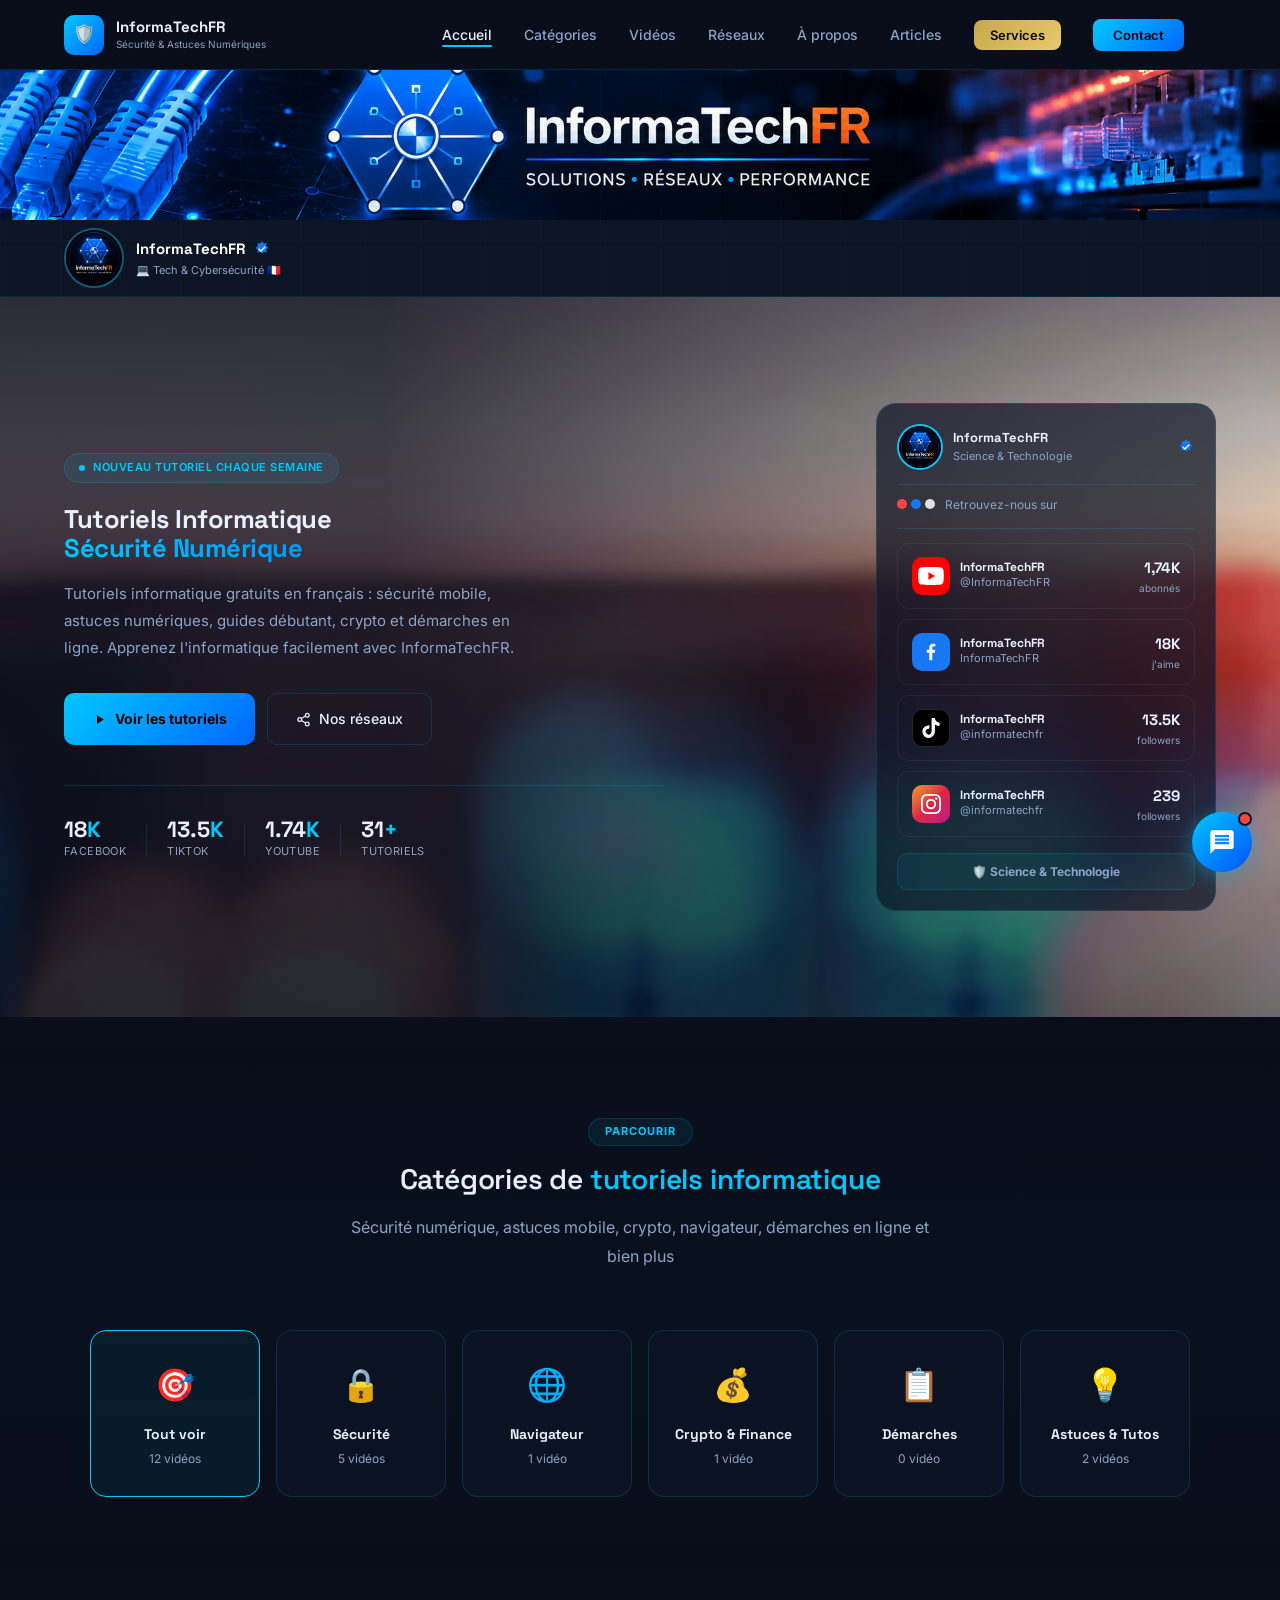
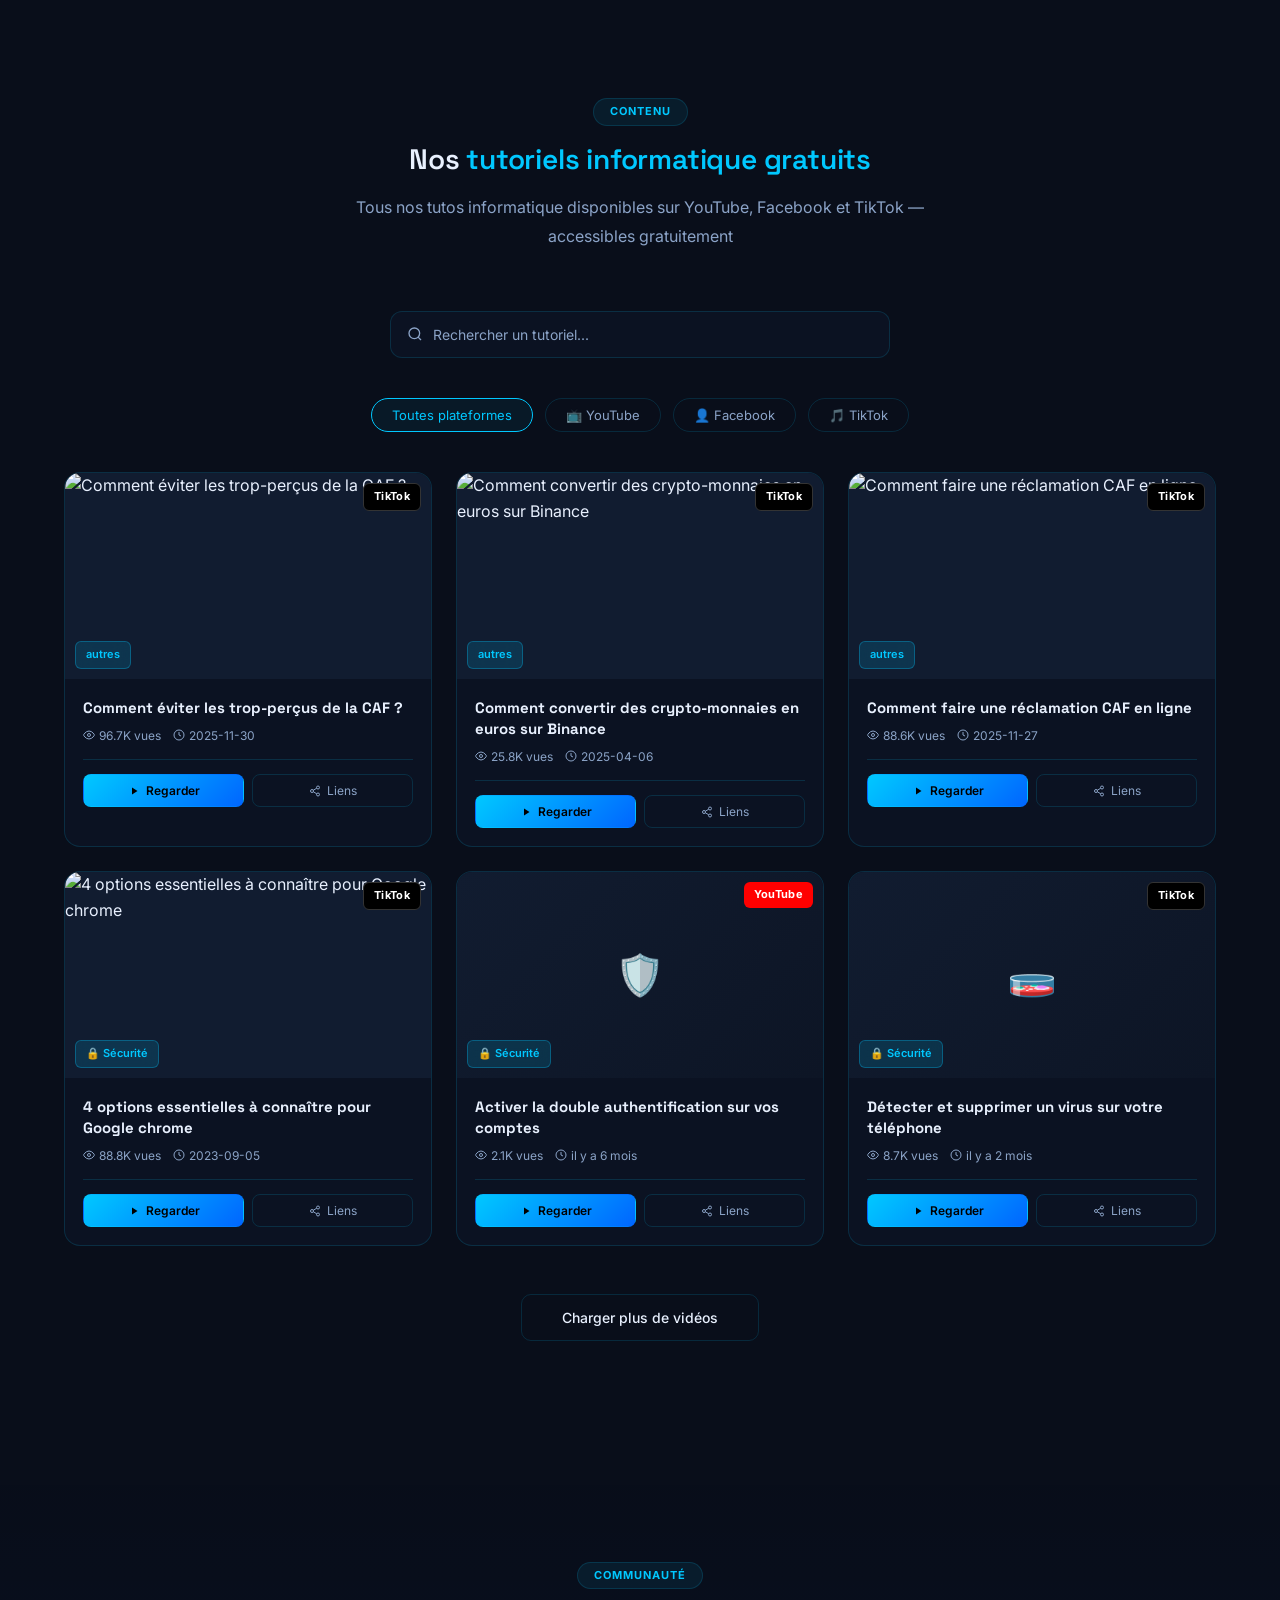
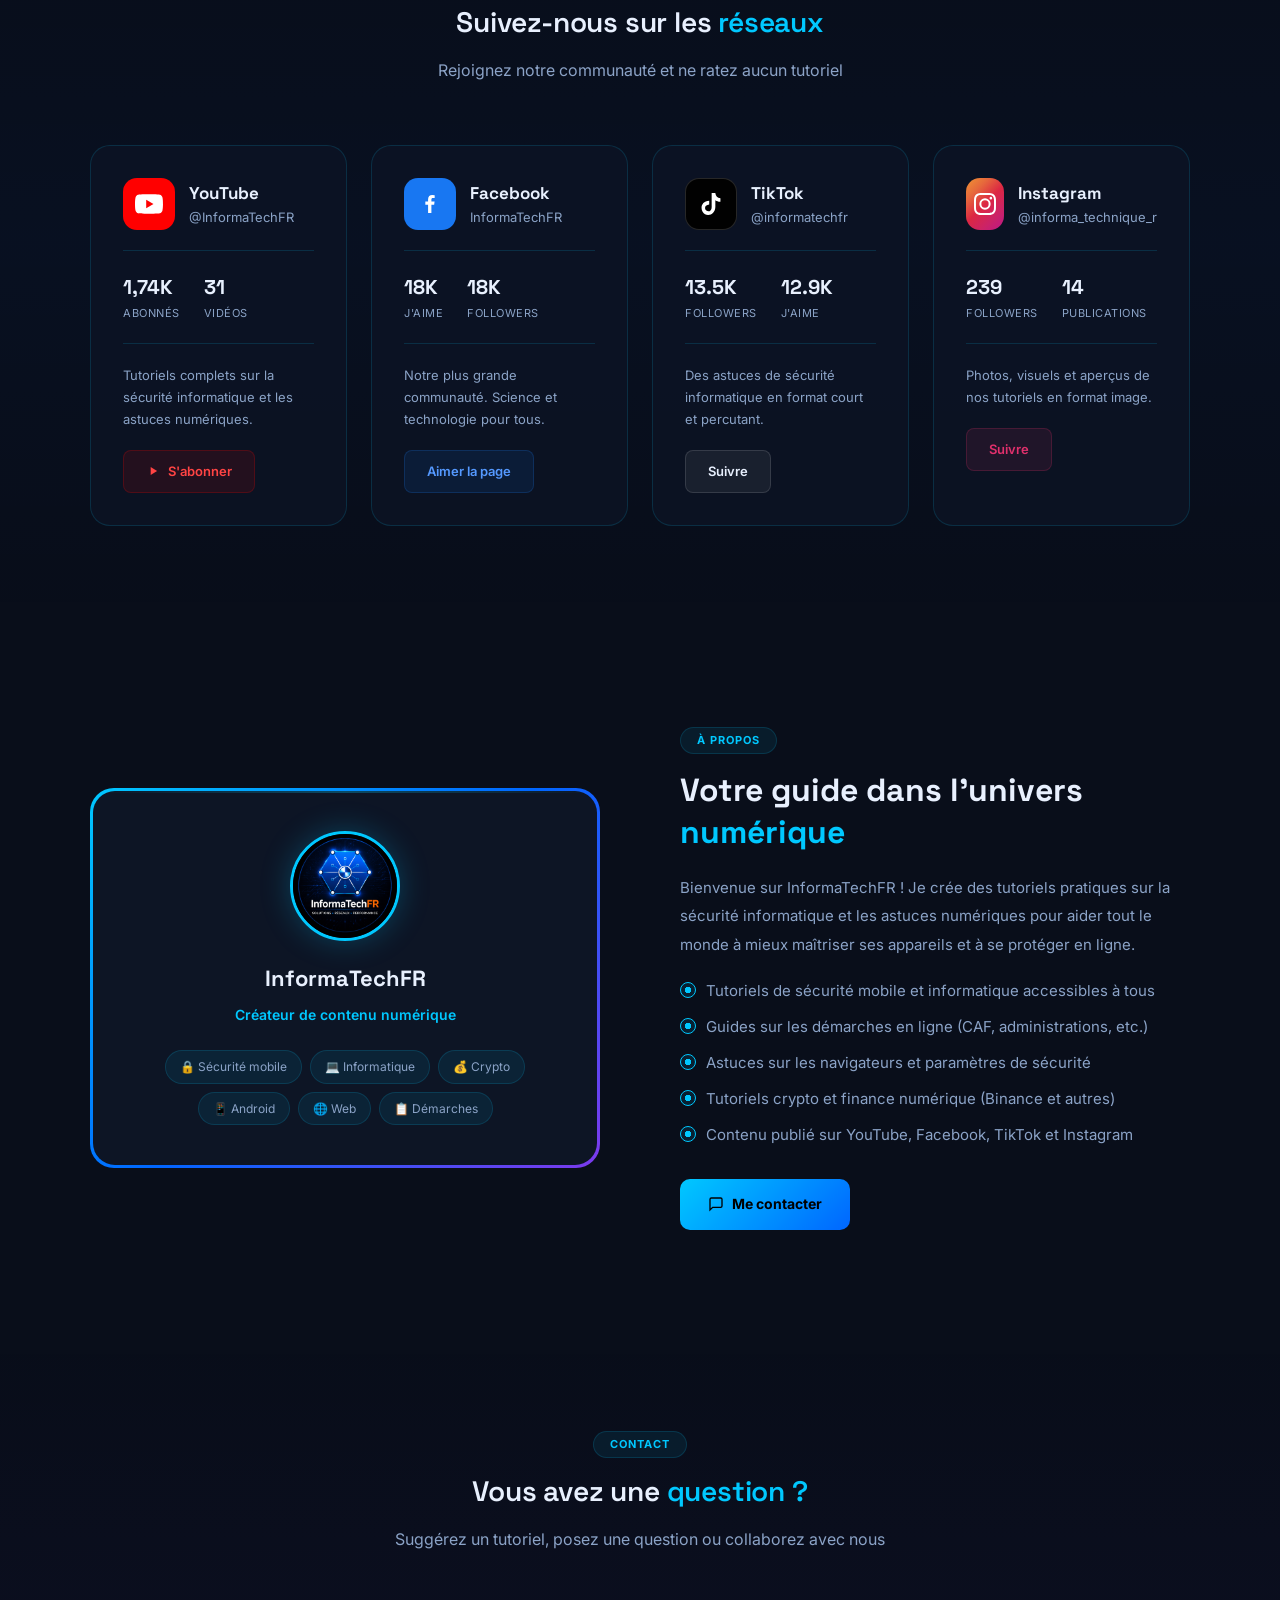
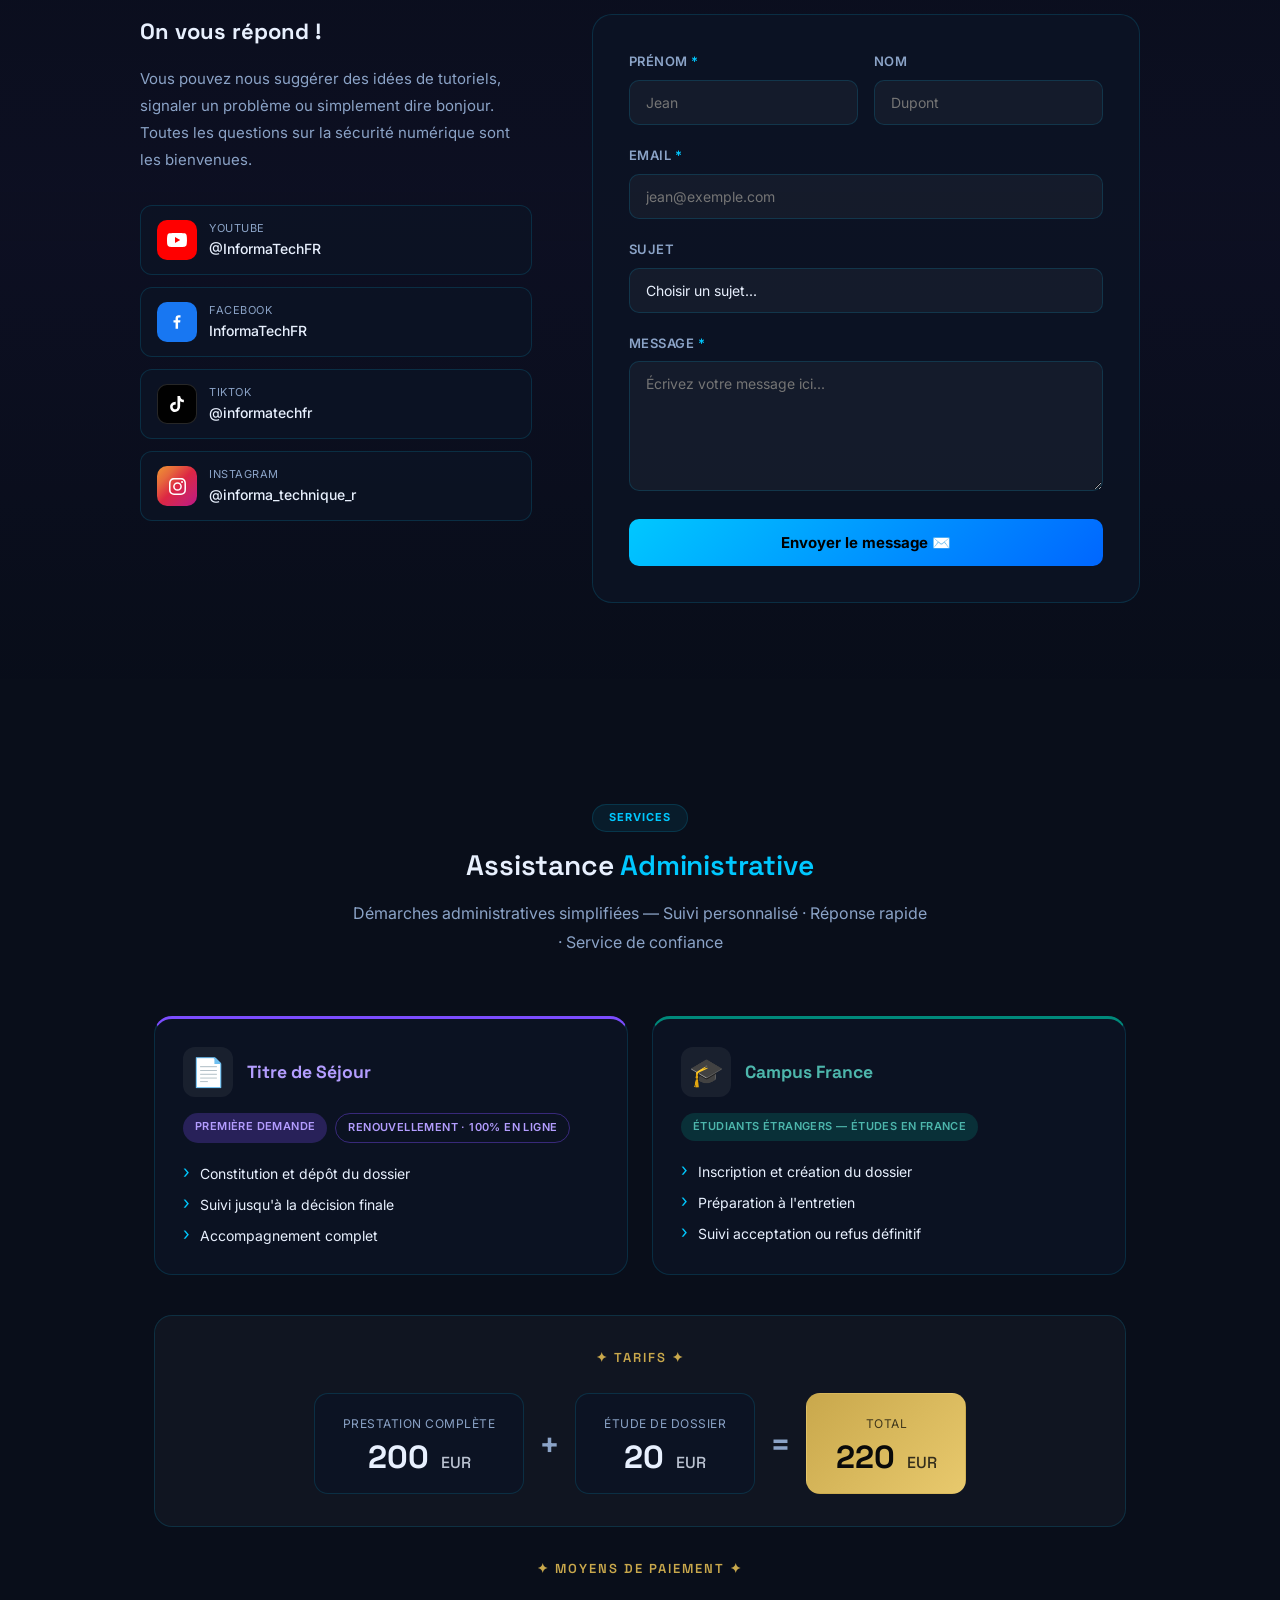
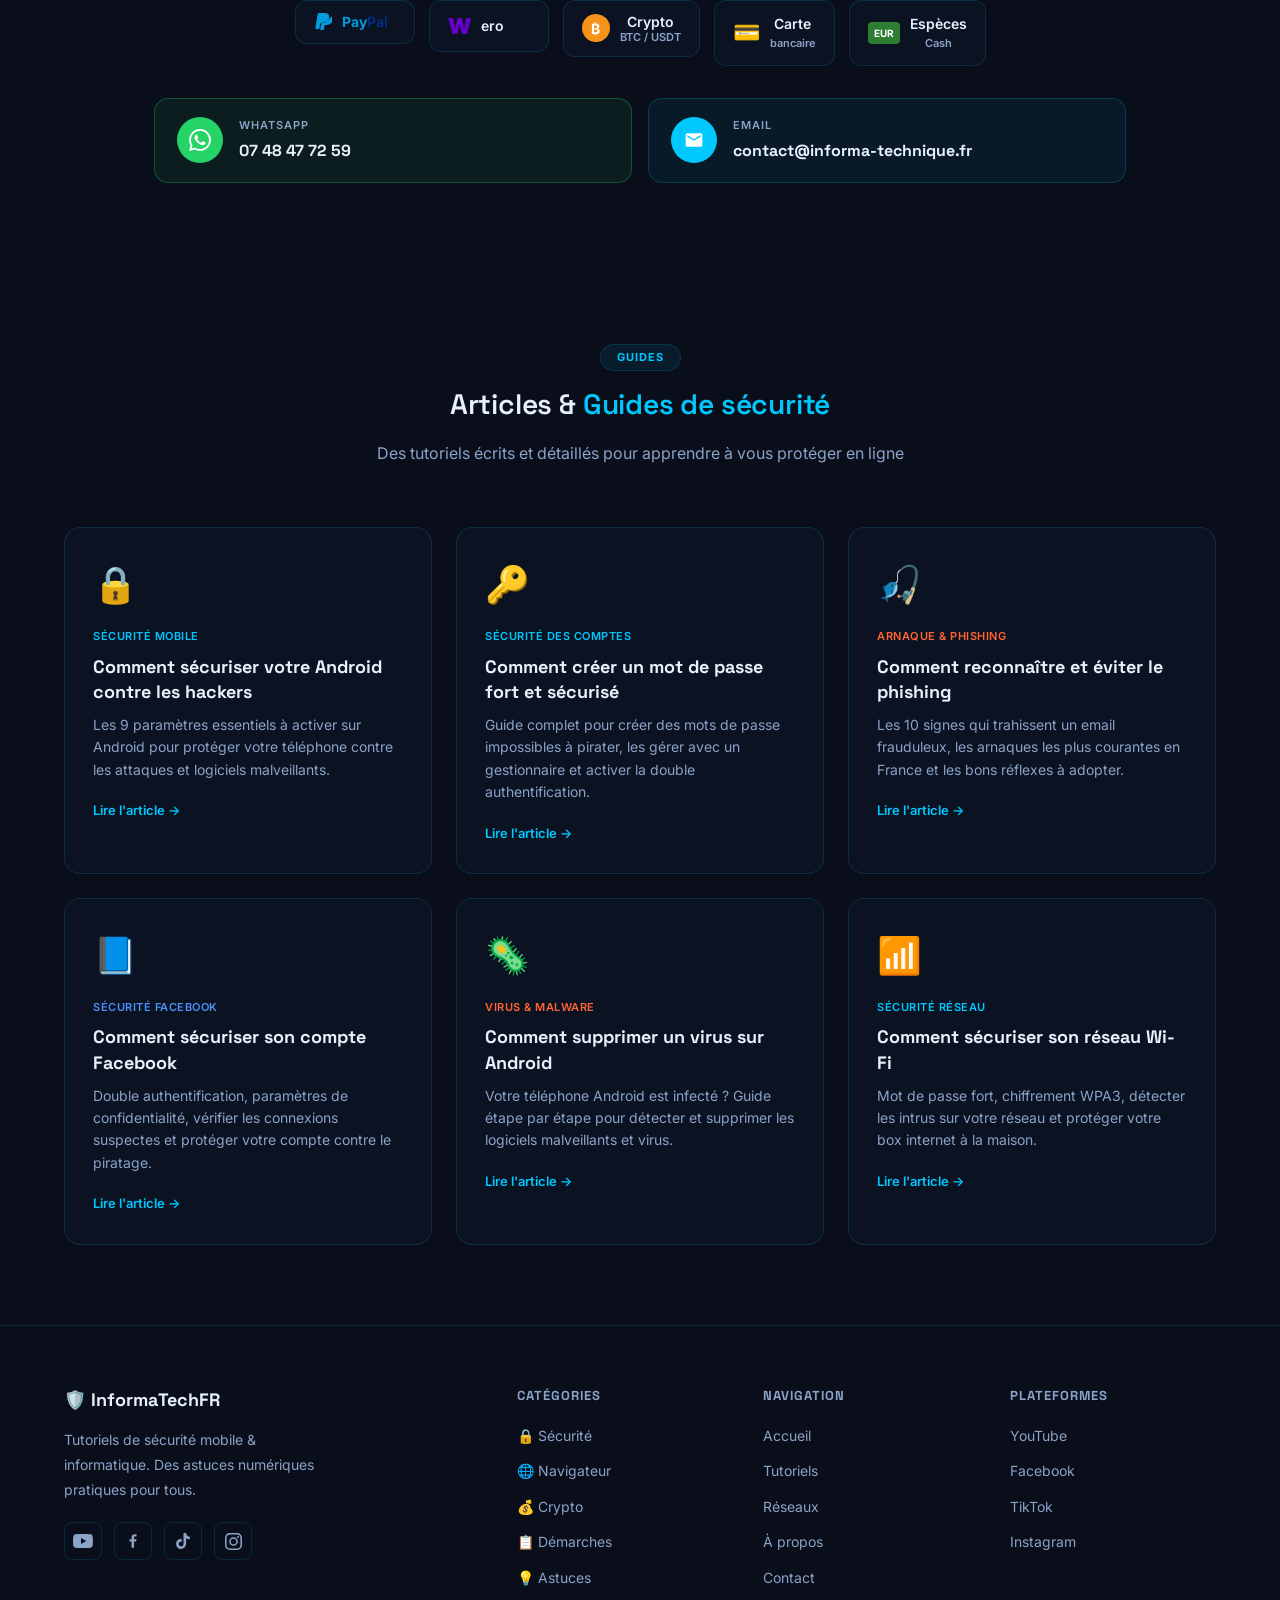
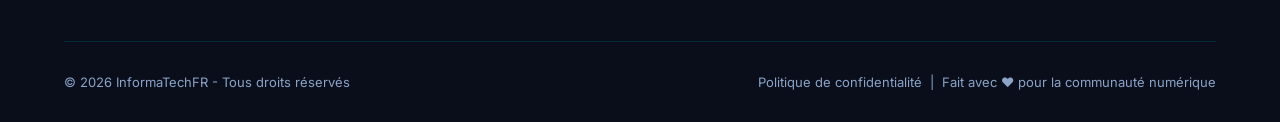
==== commit d0ed65a3: "Add files via upload" ====
--- a/index.html
+++ b/index.html
@@ -75,7 +75,7 @@
   <!-- ══ FONTS & STYLES ══ -->
   <link rel="preconnect" href="https://fonts.googleapis.com">
   <link href="https://fonts.googleapis.com/css2?family=Space+Grotesk:wght@400;500;600;700&family=Inter:wght@300;400;500;600&display=swap" rel="stylesheet">
-  <link rel="stylesheet" href="css/style.css?v=12">
+  <link rel="stylesheet" href="css/style.css?v=13">
   <link rel="stylesheet" href="css/animations.css">
 
   <!-- ══ GOOGLE ADSENSE ══ -->
@@ -137,7 +137,7 @@
   <div class="site-banner-profile">
     <img src="assets/images/profile.png" alt="InformaTechFR" class="site-banner-avatar">
     <div class="site-banner-info">
-      <div class="site-banner-name">InformaTechFR <span class="site-banner-badge" title="Compte vérifié"><svg width="16" height="16" viewBox="0 0 24 24" fill="none" xmlns="http://www.w3.org/2000/svg"><circle cx="12" cy="12" r="12" fill="#1877F2"/><path d="M7 12.5l3.5 3.5 6.5-7" stroke="white" stroke-width="2.2" stroke-linecap="round" stroke-linejoin="round"/></svg></span></div>
+      <div class="site-banner-name">InformaTechFR <span class="site-banner-badge" title="Compte vérifié"><svg width="18" height="18" viewBox="0 0 40 40" xmlns="http://www.w3.org/2000/svg"><path d="M20 2l3.5 5.5 6.5-1-1 6.5L34 17l-5 4 1.5 6.5-6.5-1.5L20 30l-4-3.5-6.5 1.5L11 22l-5-4 5-4.5-1-6.5 6.5 1L20 2z" fill="#1877F2"/><path d="M13.5 20.5l4 4 9-9" stroke="white" stroke-width="2.8" stroke-linecap="round" stroke-linejoin="round" fill="none"/></svg></span></div>
       <div class="site-banner-desc">💻 Tech &amp; Cybersécurité 🇫🇷</div>
     </div>
   </div>
@@ -206,7 +206,7 @@
           <div class="hv-channel-name">InformaTechFR</div>
           <div class="hv-channel-sub">Science &amp; Technologie</div>
         </div>
-        <div class="hv-verified">✓</div>
+        <div class="hv-verified"><svg width="18" height="18" viewBox="0 0 40 40" xmlns="http://www.w3.org/2000/svg"><path d="M20 2l3.5 5.5 6.5-1-1 6.5L34 17l-5 4 1.5 6.5-6.5-1.5L20 30l-4-3.5-6.5 1.5L11 22l-5-4 5-4.5-1-6.5 6.5 1L20 2z" fill="#1877F2"/><path d="M13.5 20.5l4 4 9-9" stroke="white" stroke-width="2.8" stroke-linecap="round" stroke-linejoin="round" fill="none"/></svg></div>
       </div>
 
       <!-- Titre du panneau -->
--- a/css/style.css
+++ b/css/style.css
@@ -583,17 +583,14 @@
 .hv-channel-sub { font-size: 11px; color: var(--muted); }
 
 .hv-verified {
-  width: 22px; height: 22px;
-  border-radius: 50%;
-  background: var(--accent);
-  color: #000;
-  font-size: 11px;
-  font-weight: 800;
   display: flex;
   align-items: center;
   justify-content: center;
   flex-shrink: 0;
-}
+  background: none;
+  border-radius: 0;
+}
+.hv-verified svg { display: block; }
 
 /* Titre du panneau */
 .hv-title {
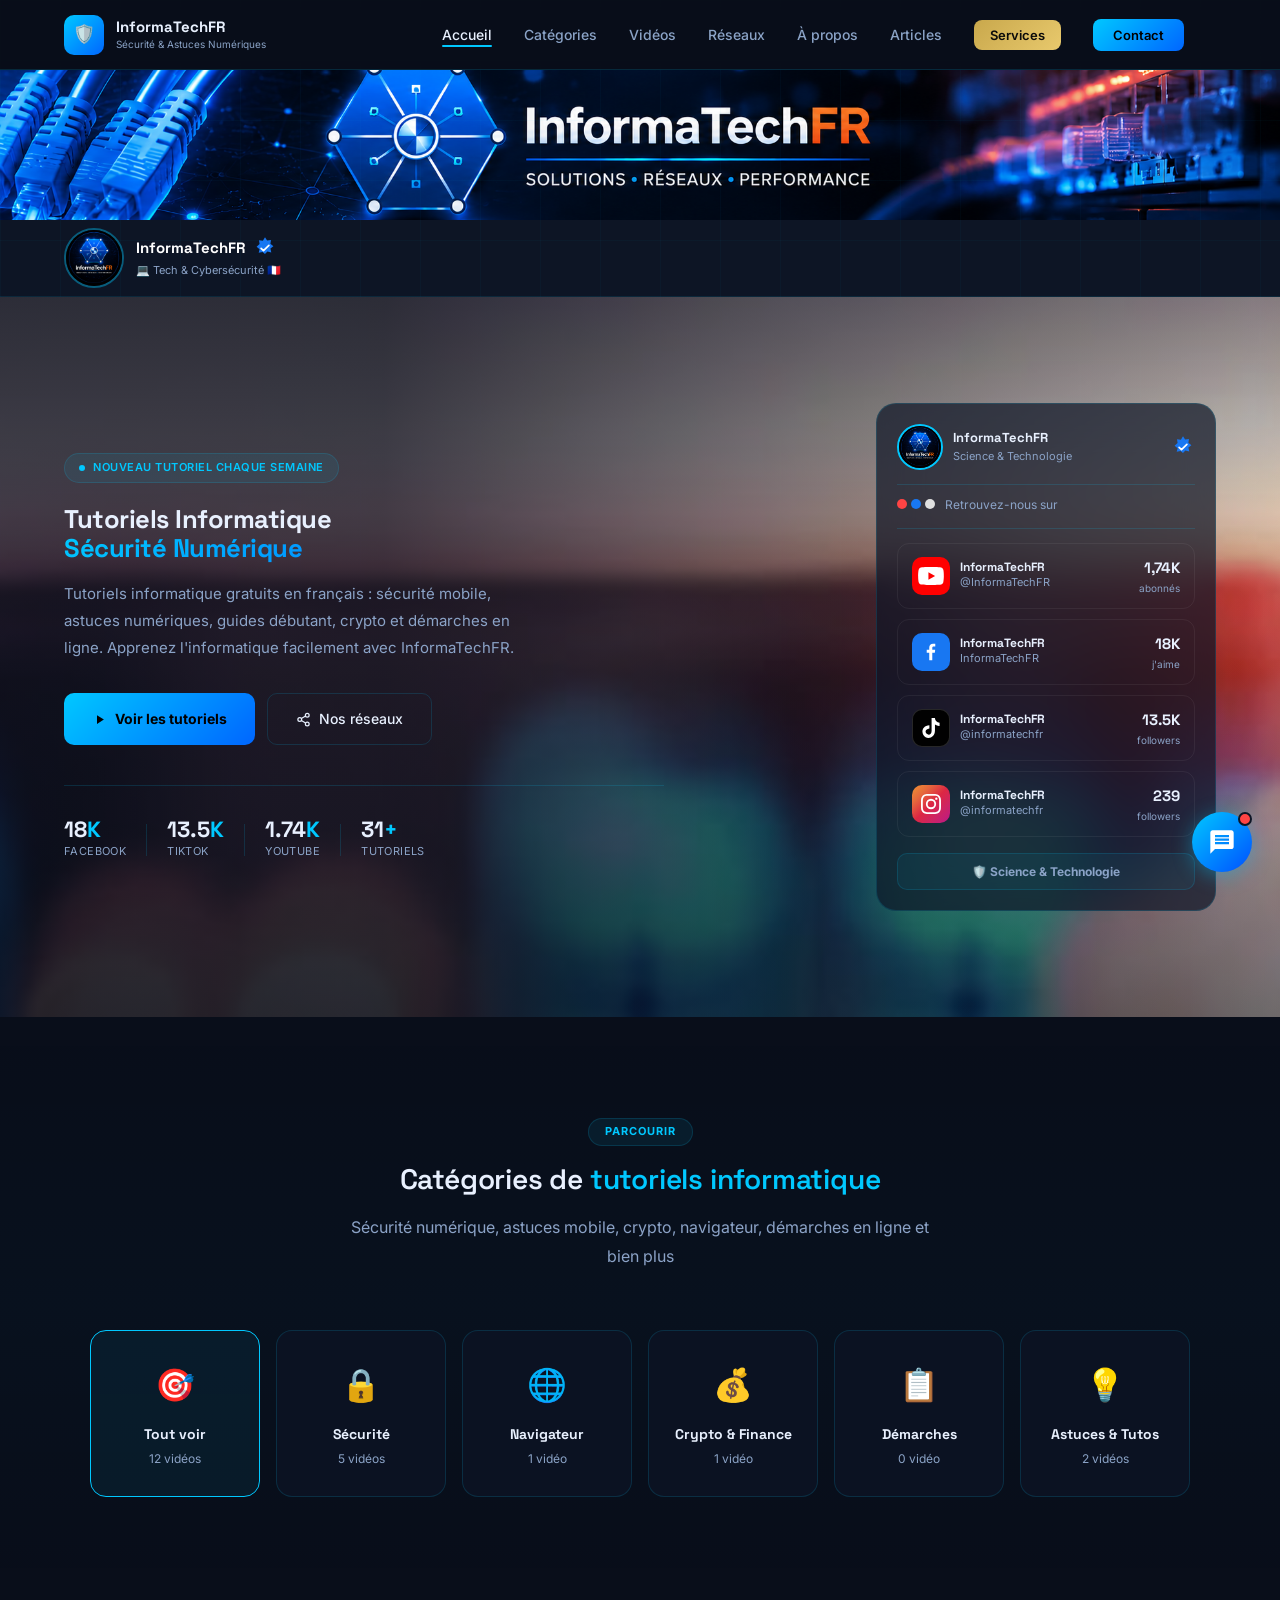
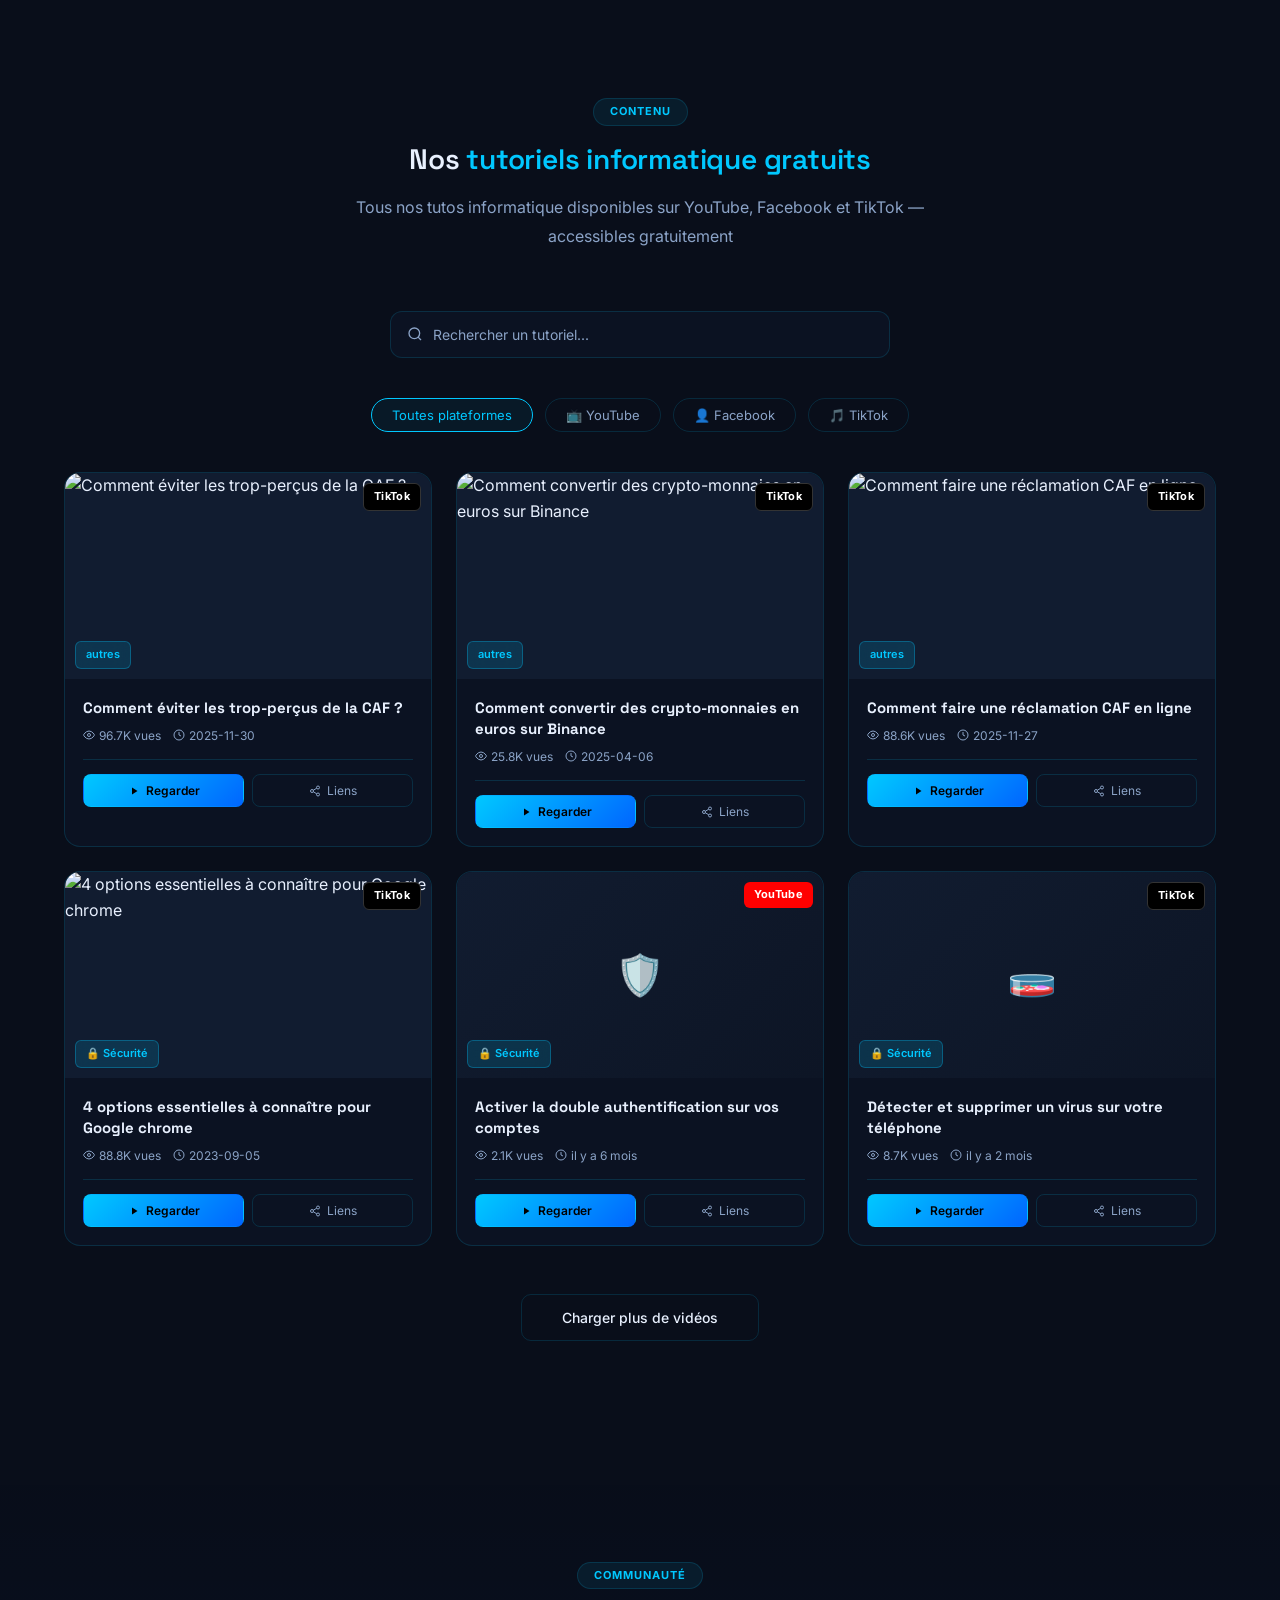
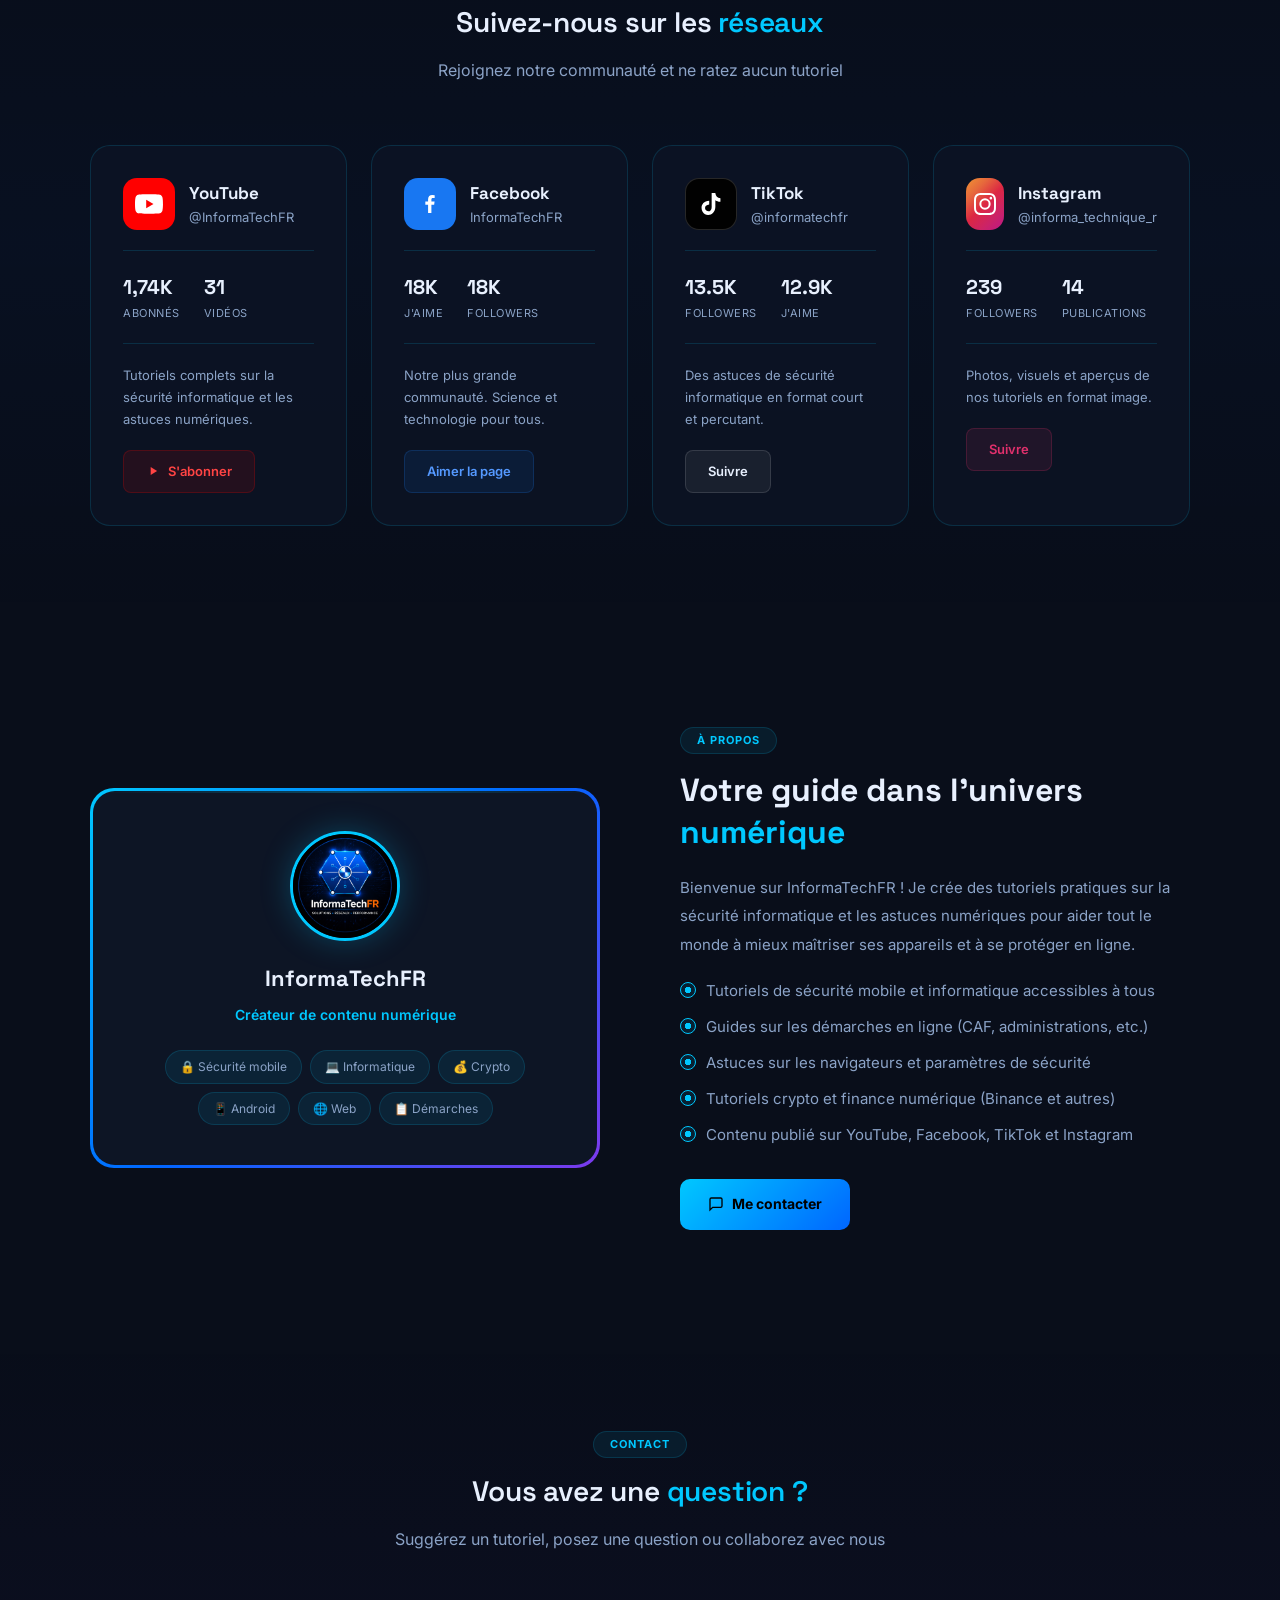
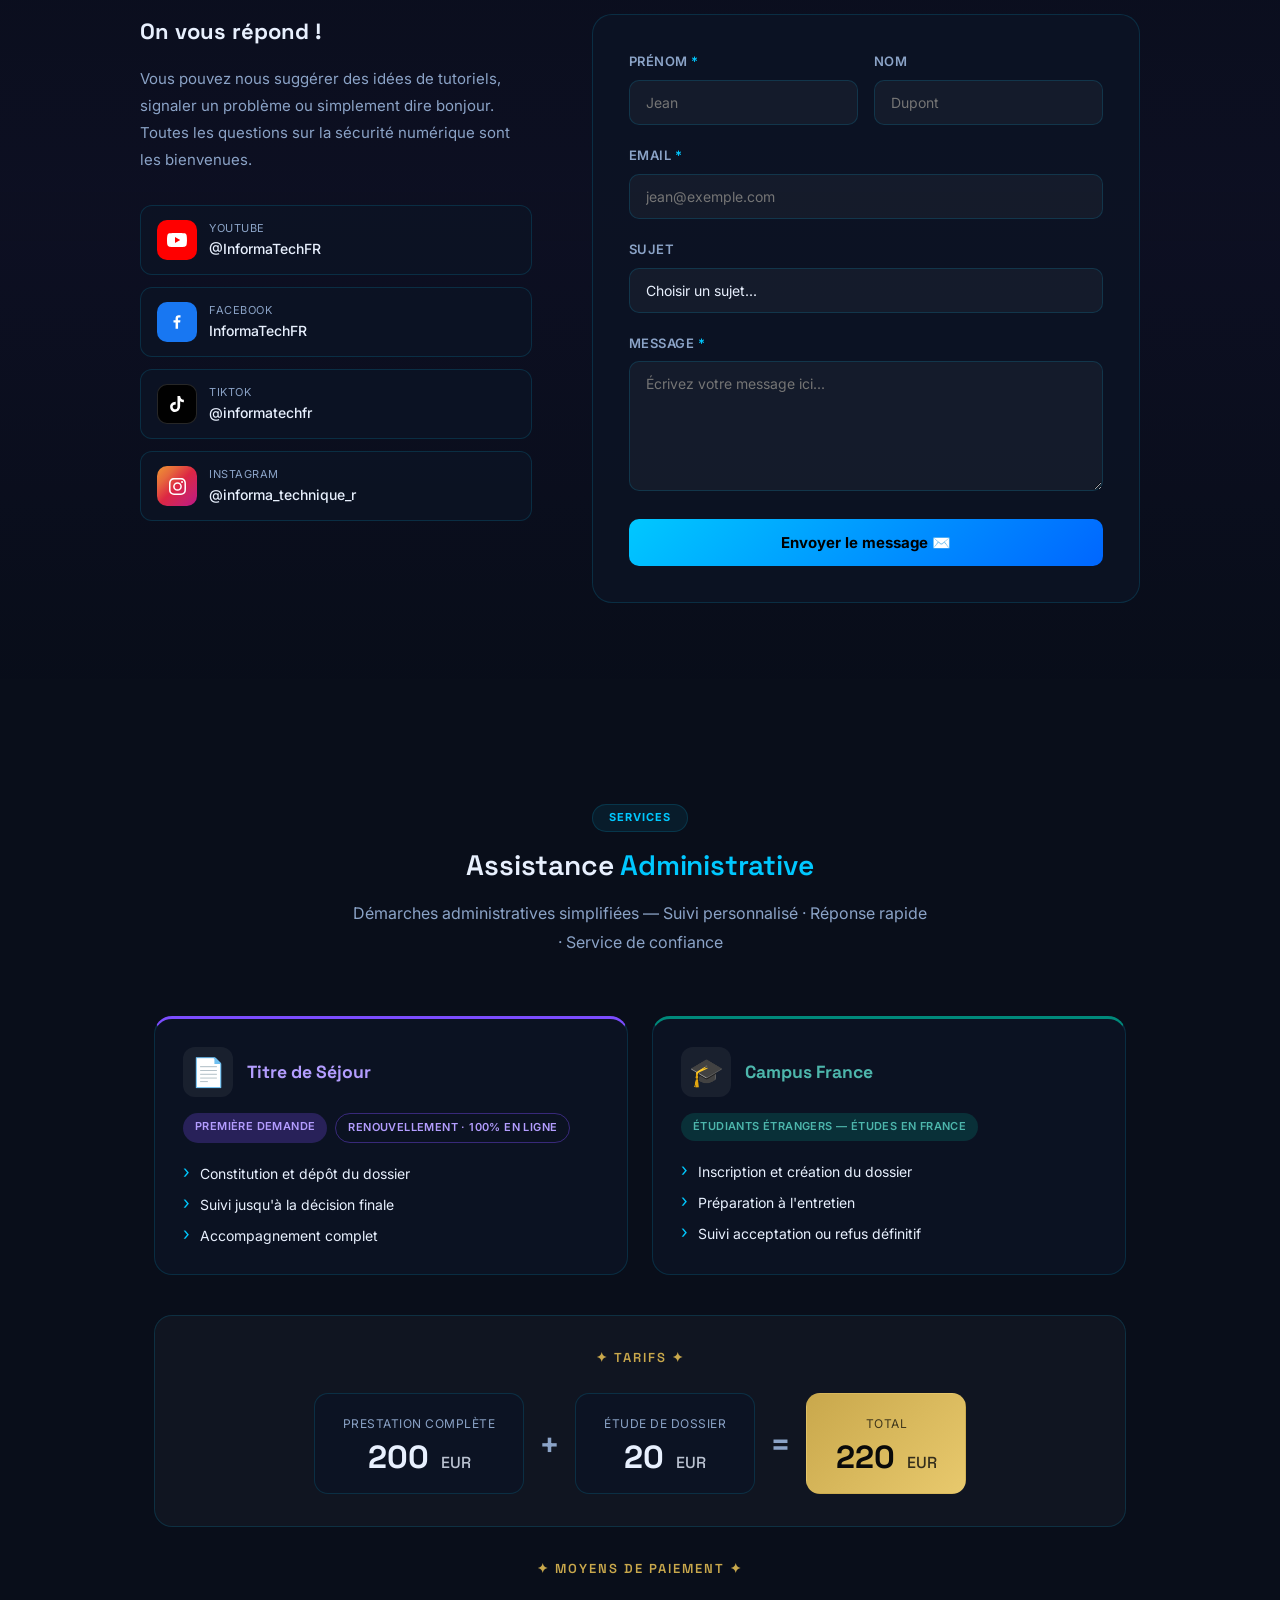
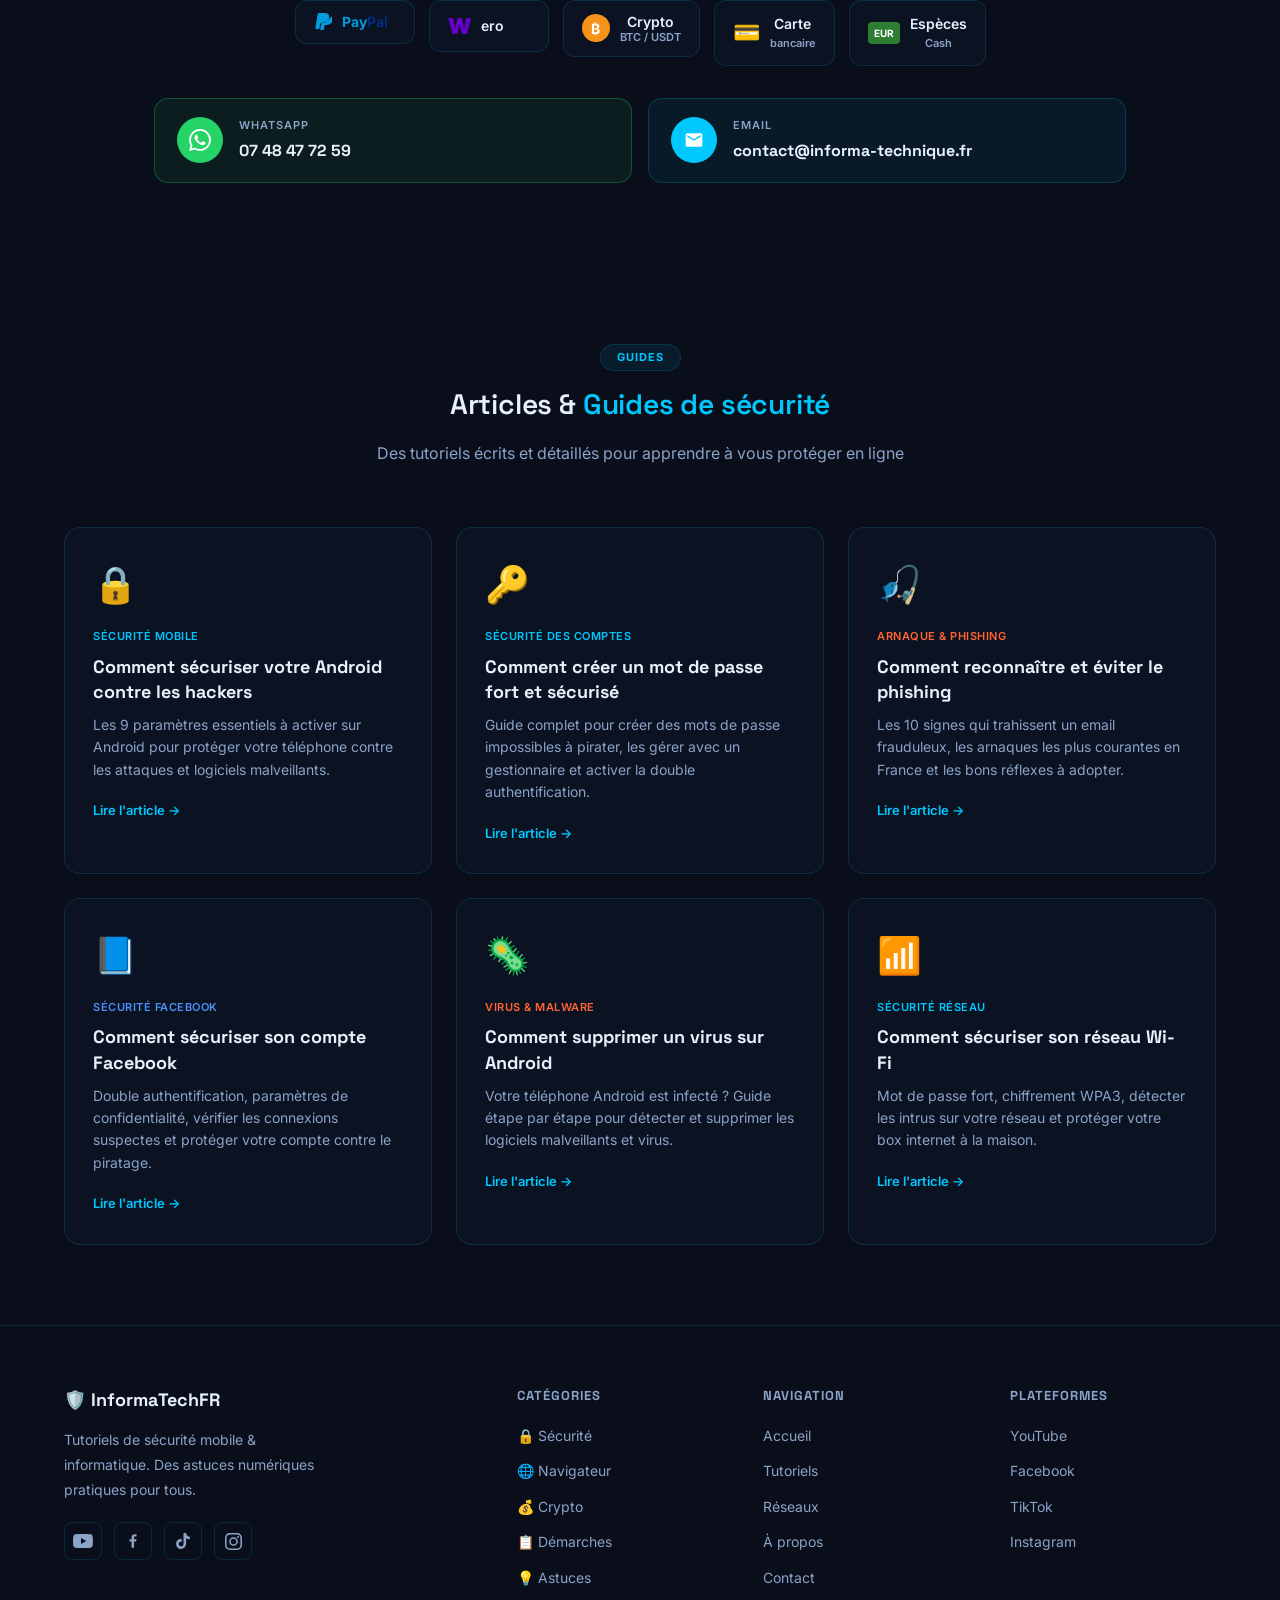
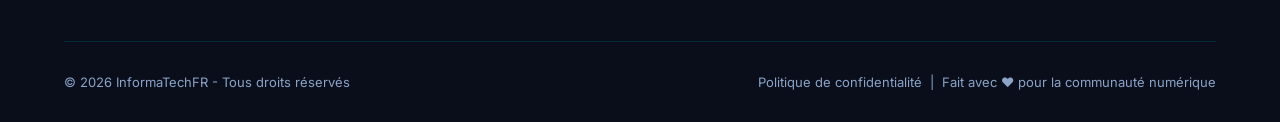
==== commit abc853fc: "Add files via upload" ====
--- a/index.html
+++ b/index.html
@@ -75,7 +75,7 @@
   <!-- ══ FONTS & STYLES ══ -->
   <link rel="preconnect" href="https://fonts.googleapis.com">
   <link href="https://fonts.googleapis.com/css2?family=Space+Grotesk:wght@400;500;600;700&family=Inter:wght@300;400;500;600&display=swap" rel="stylesheet">
-  <link rel="stylesheet" href="css/style.css?v=13">
+  <link rel="stylesheet" href="css/style.css?v=14">
   <link rel="stylesheet" href="css/animations.css">
 
   <!-- ══ GOOGLE ADSENSE ══ -->
@@ -137,7 +137,7 @@
   <div class="site-banner-profile">
     <img src="assets/images/profile.png" alt="InformaTechFR" class="site-banner-avatar">
     <div class="site-banner-info">
-      <div class="site-banner-name">InformaTechFR <span class="site-banner-badge" title="Compte vérifié"><svg width="18" height="18" viewBox="0 0 40 40" xmlns="http://www.w3.org/2000/svg"><path d="M20 2l3.5 5.5 6.5-1-1 6.5L34 17l-5 4 1.5 6.5-6.5-1.5L20 30l-4-3.5-6.5 1.5L11 22l-5-4 5-4.5-1-6.5 6.5 1L20 2z" fill="#1877F2"/><path d="M13.5 20.5l4 4 9-9" stroke="white" stroke-width="2.8" stroke-linecap="round" stroke-linejoin="round" fill="none"/></svg></span></div>
+      <div class="site-banner-name">InformaTechFR <span class="site-banner-badge" title="Compte vérifié"><svg width="24" height="24" viewBox="0 0 40 40" xmlns="http://www.w3.org/2000/svg"><path d="M20 2l3.5 5.5 6.5-1-1 6.5L34 17l-5 4 1.5 6.5-6.5-1.5L20 30l-4-3.5-6.5 1.5L11 22l-5-4 5-4.5-1-6.5 6.5 1L20 2z" fill="#1877F2"/><path d="M13.5 20.5l4 4 9-9" stroke="white" stroke-width="2.8" stroke-linecap="round" stroke-linejoin="round" fill="none"/></svg></span></div>
       <div class="site-banner-desc">💻 Tech &amp; Cybersécurité 🇫🇷</div>
     </div>
   </div>
@@ -206,7 +206,7 @@
           <div class="hv-channel-name">InformaTechFR</div>
           <div class="hv-channel-sub">Science &amp; Technologie</div>
         </div>
-        <div class="hv-verified"><svg width="18" height="18" viewBox="0 0 40 40" xmlns="http://www.w3.org/2000/svg"><path d="M20 2l3.5 5.5 6.5-1-1 6.5L34 17l-5 4 1.5 6.5-6.5-1.5L20 30l-4-3.5-6.5 1.5L11 22l-5-4 5-4.5-1-6.5 6.5 1L20 2z" fill="#1877F2"/><path d="M13.5 20.5l4 4 9-9" stroke="white" stroke-width="2.8" stroke-linecap="round" stroke-linejoin="round" fill="none"/></svg></div>
+        <div class="hv-verified"><svg width="24" height="24" viewBox="0 0 40 40" xmlns="http://www.w3.org/2000/svg"><path d="M20 2l3.5 5.5 6.5-1-1 6.5L34 17l-5 4 1.5 6.5-6.5-1.5L20 30l-4-3.5-6.5 1.5L11 22l-5-4 5-4.5-1-6.5 6.5 1L20 2z" fill="#1877F2"/><path d="M13.5 20.5l4 4 9-9" stroke="white" stroke-width="2.8" stroke-linecap="round" stroke-linejoin="round" fill="none"/></svg></div>
       </div>
 
       <!-- Titre du panneau -->
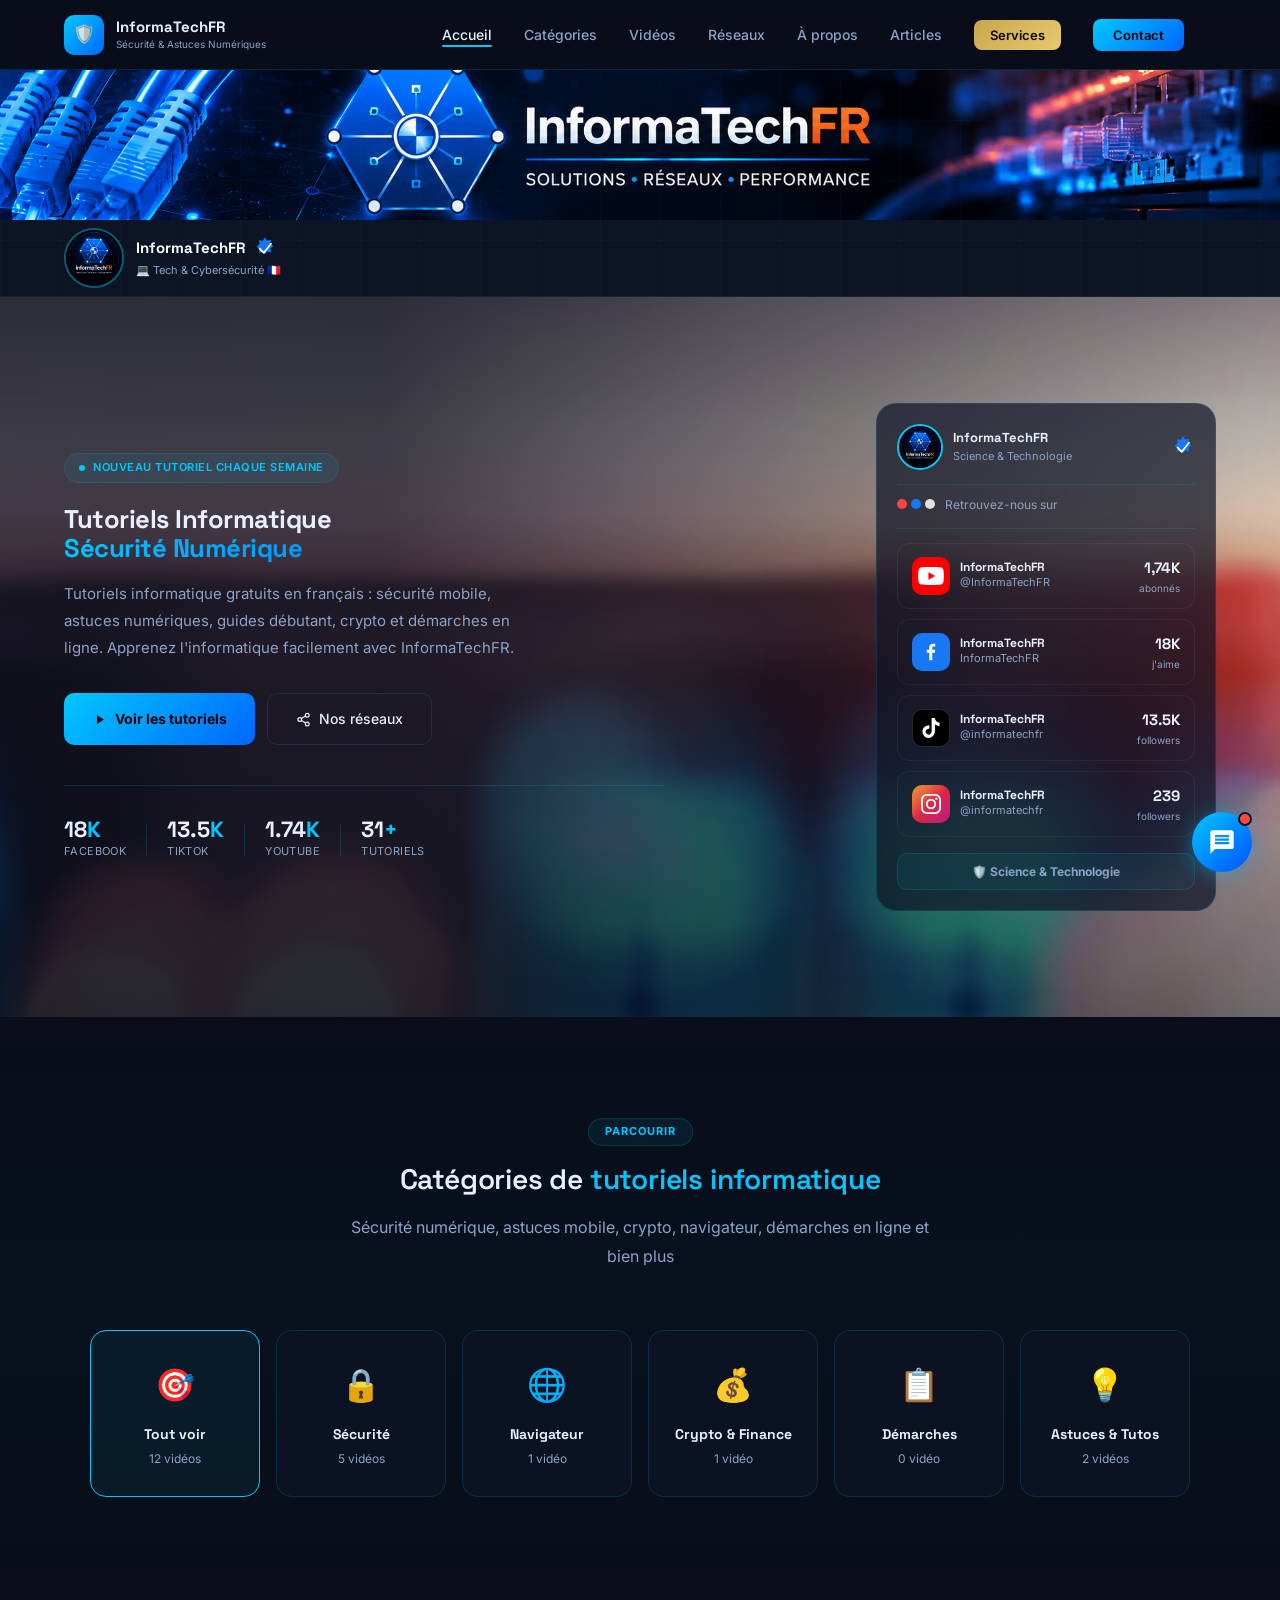
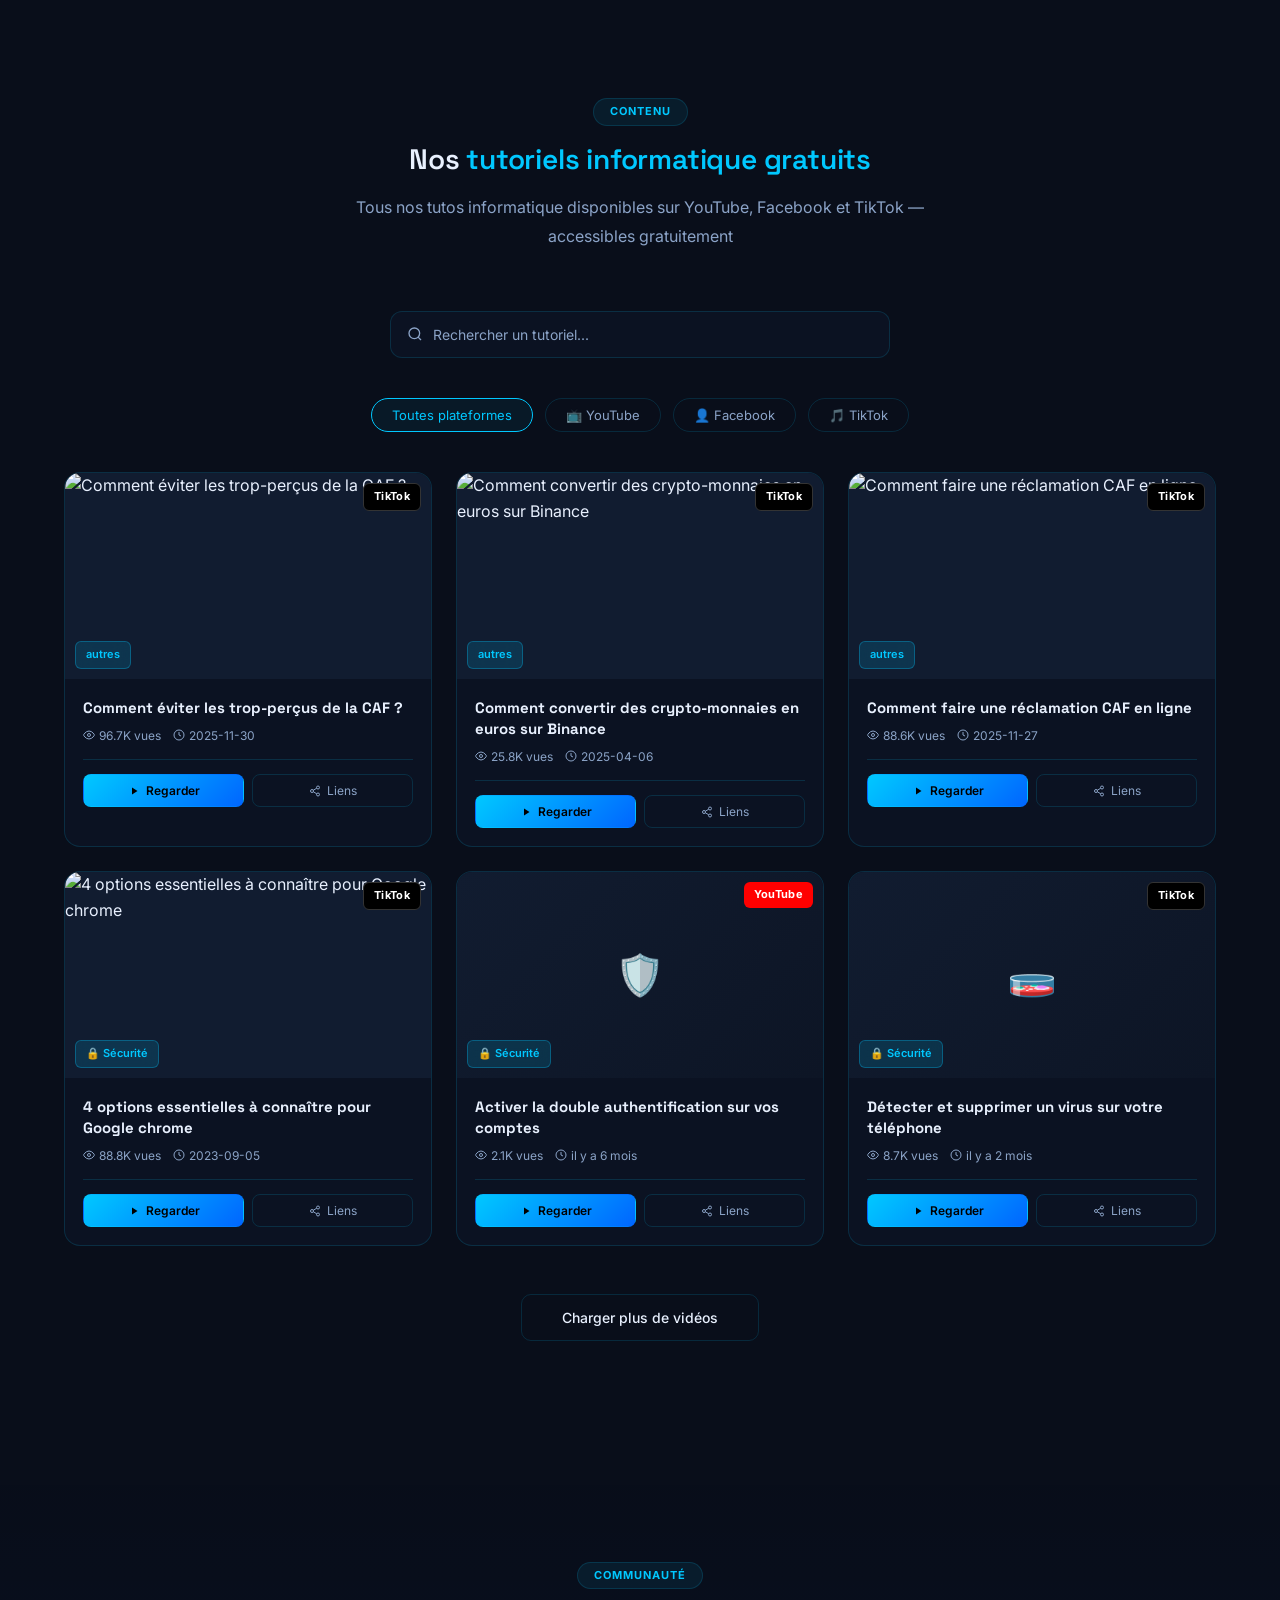
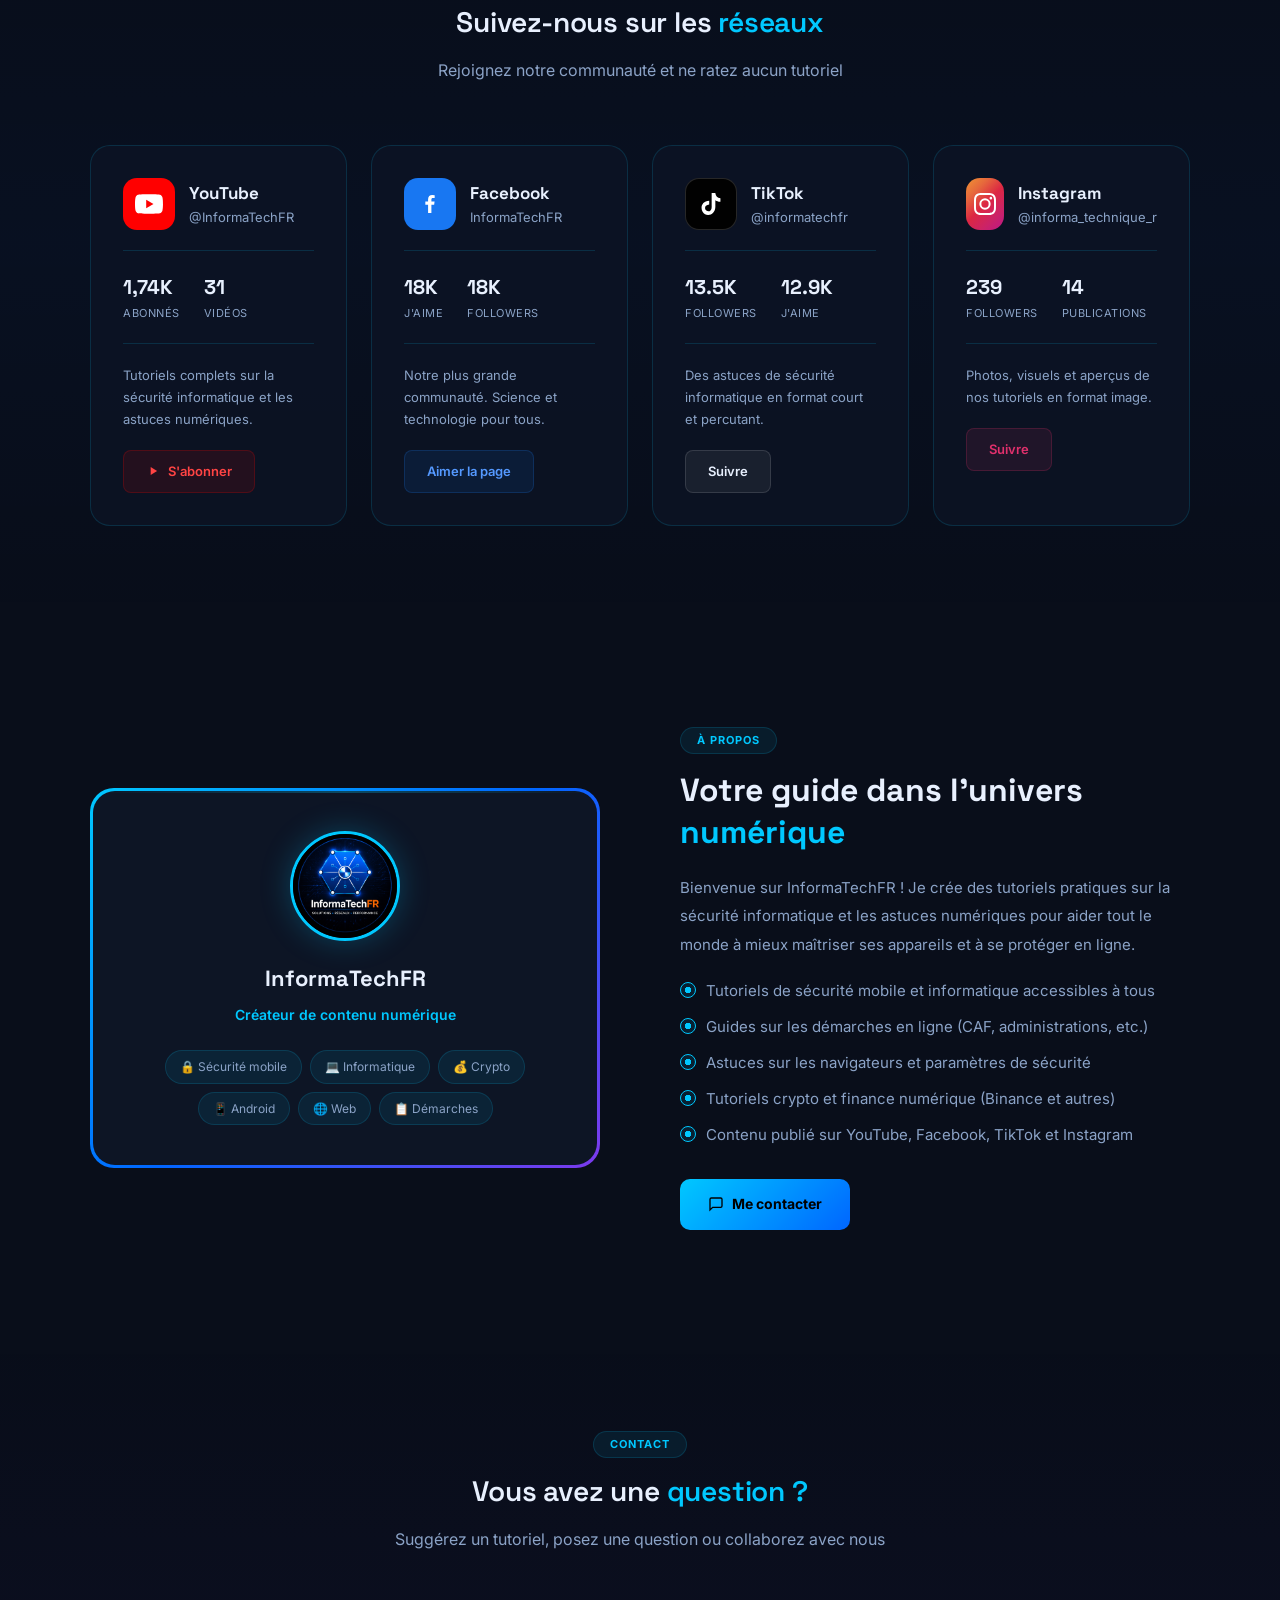
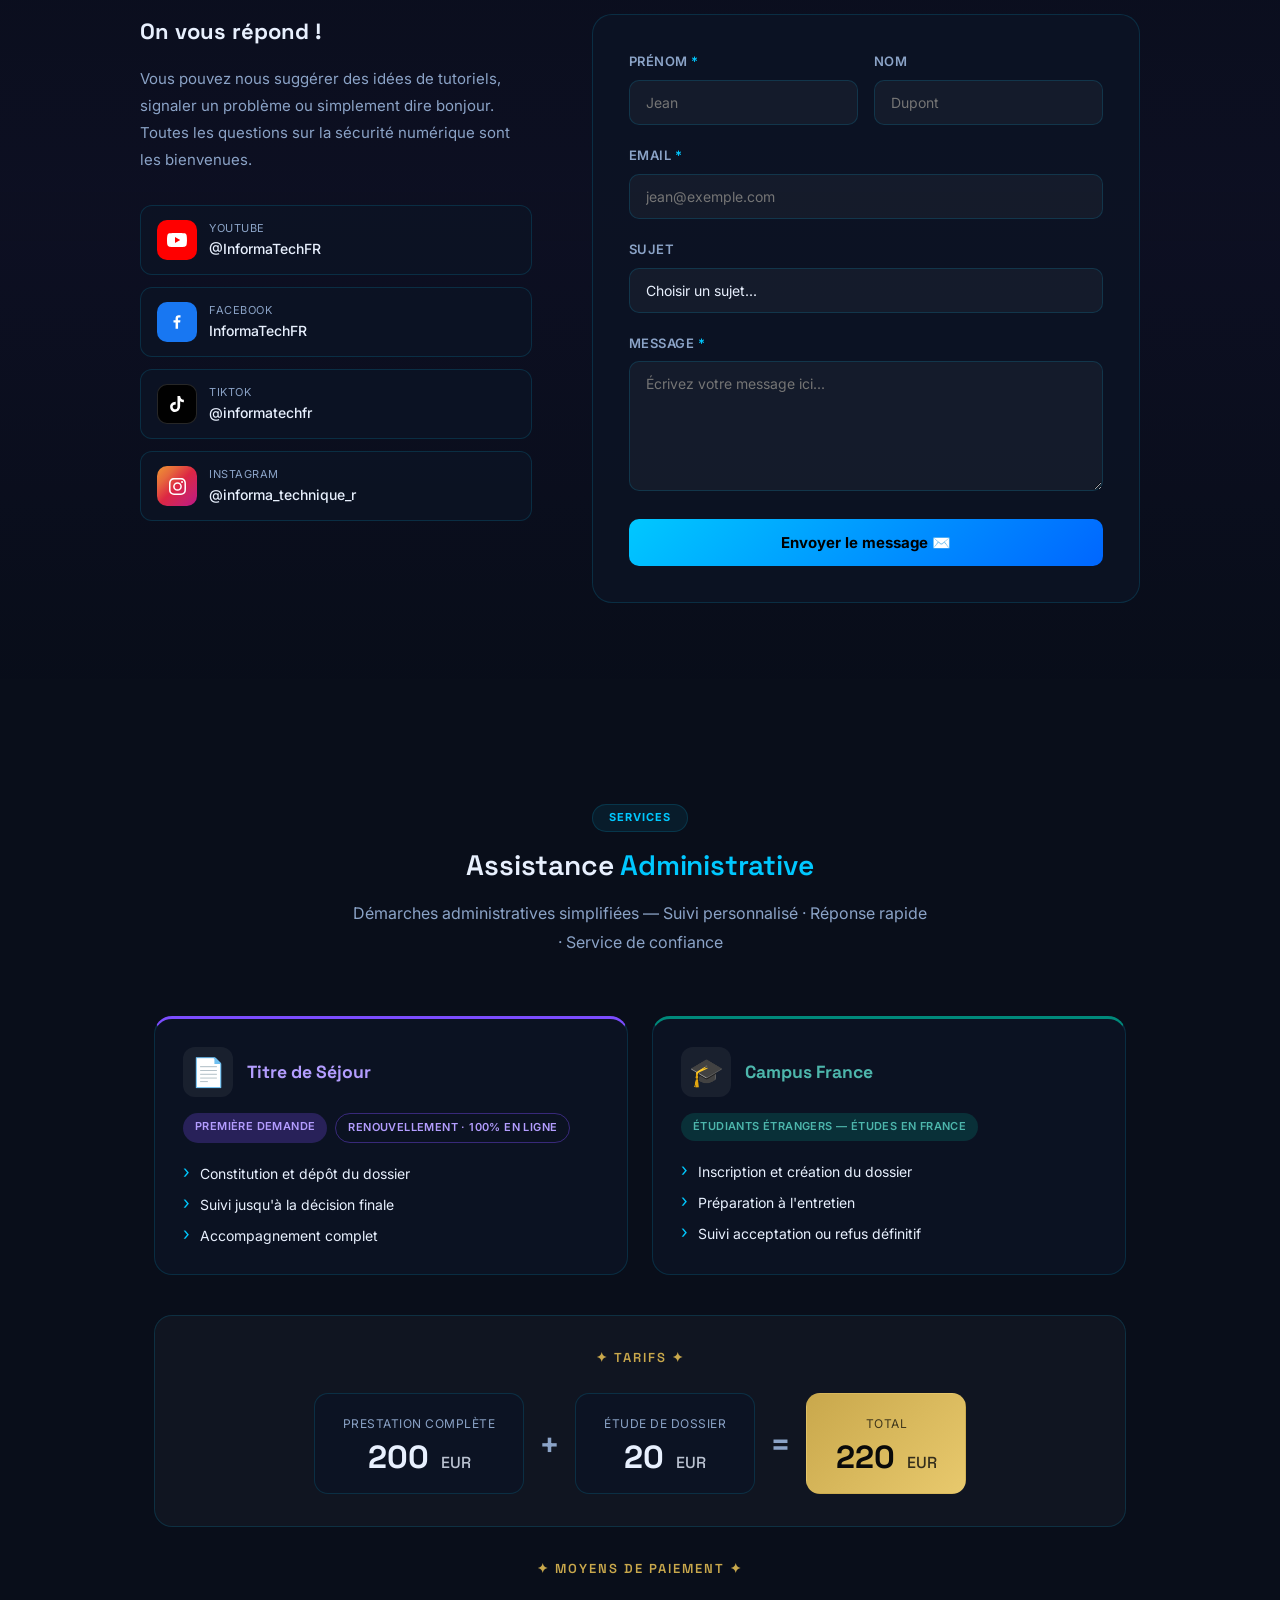
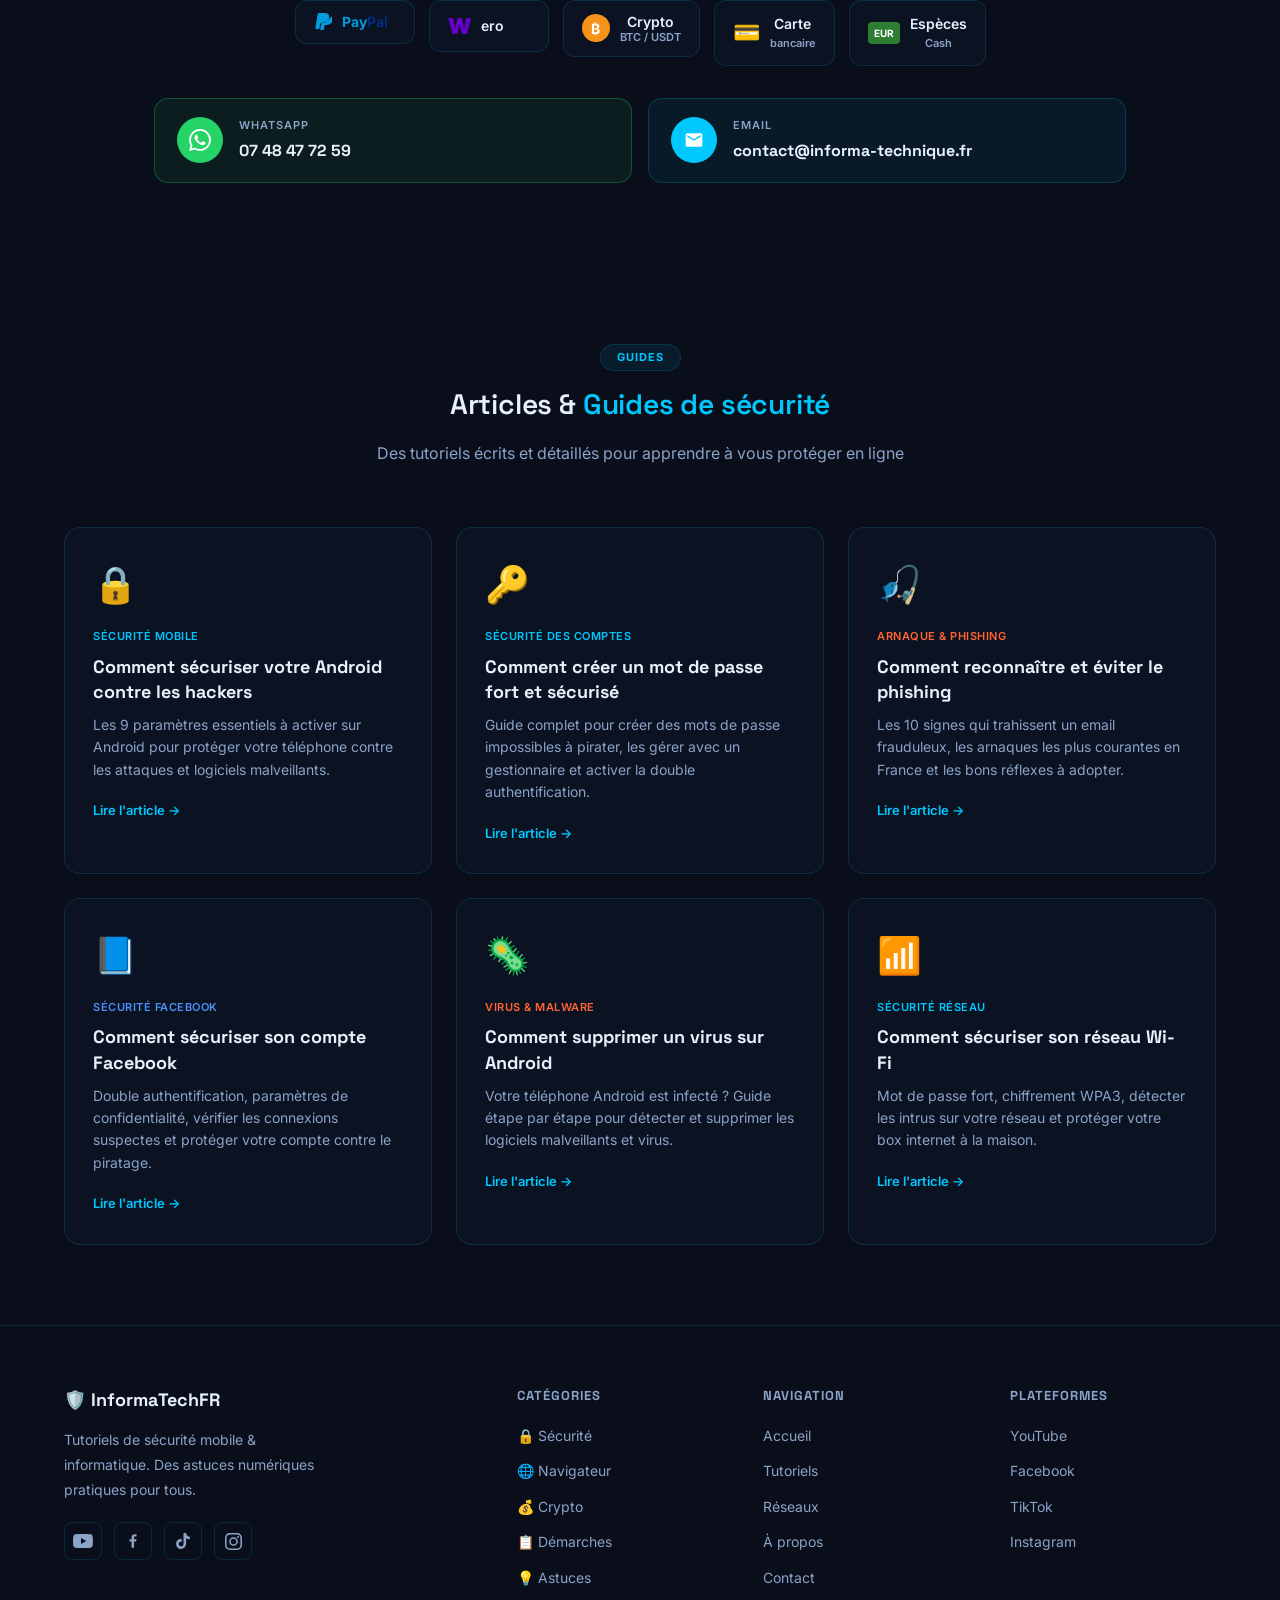
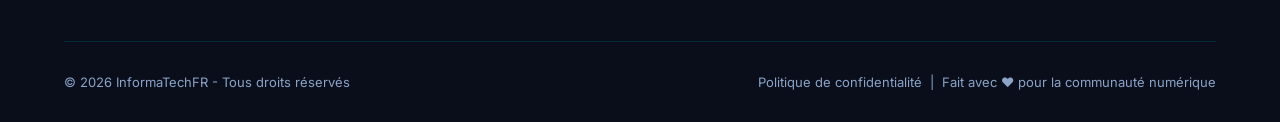
==== commit 232cfa55: "Add files via upload" ====
--- a/index.html
+++ b/index.html
@@ -75,7 +75,7 @@
   <!-- ══ FONTS & STYLES ══ -->
   <link rel="preconnect" href="https://fonts.googleapis.com">
   <link href="https://fonts.googleapis.com/css2?family=Space+Grotesk:wght@400;500;600;700&family=Inter:wght@300;400;500;600&display=swap" rel="stylesheet">
-  <link rel="stylesheet" href="css/style.css?v=14">
+  <link rel="stylesheet" href="css/style.css?v=15">
   <link rel="stylesheet" href="css/animations.css">
 
   <!-- ══ GOOGLE ADSENSE ══ -->
@@ -137,7 +137,7 @@
   <div class="site-banner-profile">
     <img src="assets/images/profile.png" alt="InformaTechFR" class="site-banner-avatar">
     <div class="site-banner-info">
-      <div class="site-banner-name">InformaTechFR <span class="site-banner-badge" title="Compte vérifié"><svg width="24" height="24" viewBox="0 0 40 40" xmlns="http://www.w3.org/2000/svg"><path d="M20 2l3.5 5.5 6.5-1-1 6.5L34 17l-5 4 1.5 6.5-6.5-1.5L20 30l-4-3.5-6.5 1.5L11 22l-5-4 5-4.5-1-6.5 6.5 1L20 2z" fill="#1877F2"/><path d="M13.5 20.5l4 4 9-9" stroke="white" stroke-width="2.8" stroke-linecap="round" stroke-linejoin="round" fill="none"/></svg></span></div>
+      <div class="site-banner-name">InformaTechFR <span class="site-banner-badge" title="Compte vérifié"><svg width="24" height="24" viewBox="0 0 40 40" xmlns="http://www.w3.org/2000/svg"><path d="M20 2l3.5 5.5 6.5-1-1 6.5L34 17l-5 4 1.5 6.5-6.5-1.5L20 30l-4-3.5-6.5 1.5L11 22l-5-4 5-4.5-1-6.5 6.5 1L20 2z" fill="#1877F2"/><path d="M11 21 L18 28 L30 13" stroke="white" stroke-width="3" stroke-linecap="round" stroke-linejoin="round" fill="none"/></svg></span></div>
       <div class="site-banner-desc">💻 Tech &amp; Cybersécurité 🇫🇷</div>
     </div>
   </div>
@@ -206,7 +206,7 @@
           <div class="hv-channel-name">InformaTechFR</div>
           <div class="hv-channel-sub">Science &amp; Technologie</div>
         </div>
-        <div class="hv-verified"><svg width="24" height="24" viewBox="0 0 40 40" xmlns="http://www.w3.org/2000/svg"><path d="M20 2l3.5 5.5 6.5-1-1 6.5L34 17l-5 4 1.5 6.5-6.5-1.5L20 30l-4-3.5-6.5 1.5L11 22l-5-4 5-4.5-1-6.5 6.5 1L20 2z" fill="#1877F2"/><path d="M13.5 20.5l4 4 9-9" stroke="white" stroke-width="2.8" stroke-linecap="round" stroke-linejoin="round" fill="none"/></svg></div>
+        <div class="hv-verified"><svg width="24" height="24" viewBox="0 0 40 40" xmlns="http://www.w3.org/2000/svg"><path d="M20 2l3.5 5.5 6.5-1-1 6.5L34 17l-5 4 1.5 6.5-6.5-1.5L20 30l-4-3.5-6.5 1.5L11 22l-5-4 5-4.5-1-6.5 6.5 1L20 2z" fill="#1877F2"/><path d="M11 21 L18 28 L30 13" stroke="white" stroke-width="3" stroke-linecap="round" stroke-linejoin="round" fill="none"/></svg></div>
       </div>
 
       <!-- Titre du panneau -->
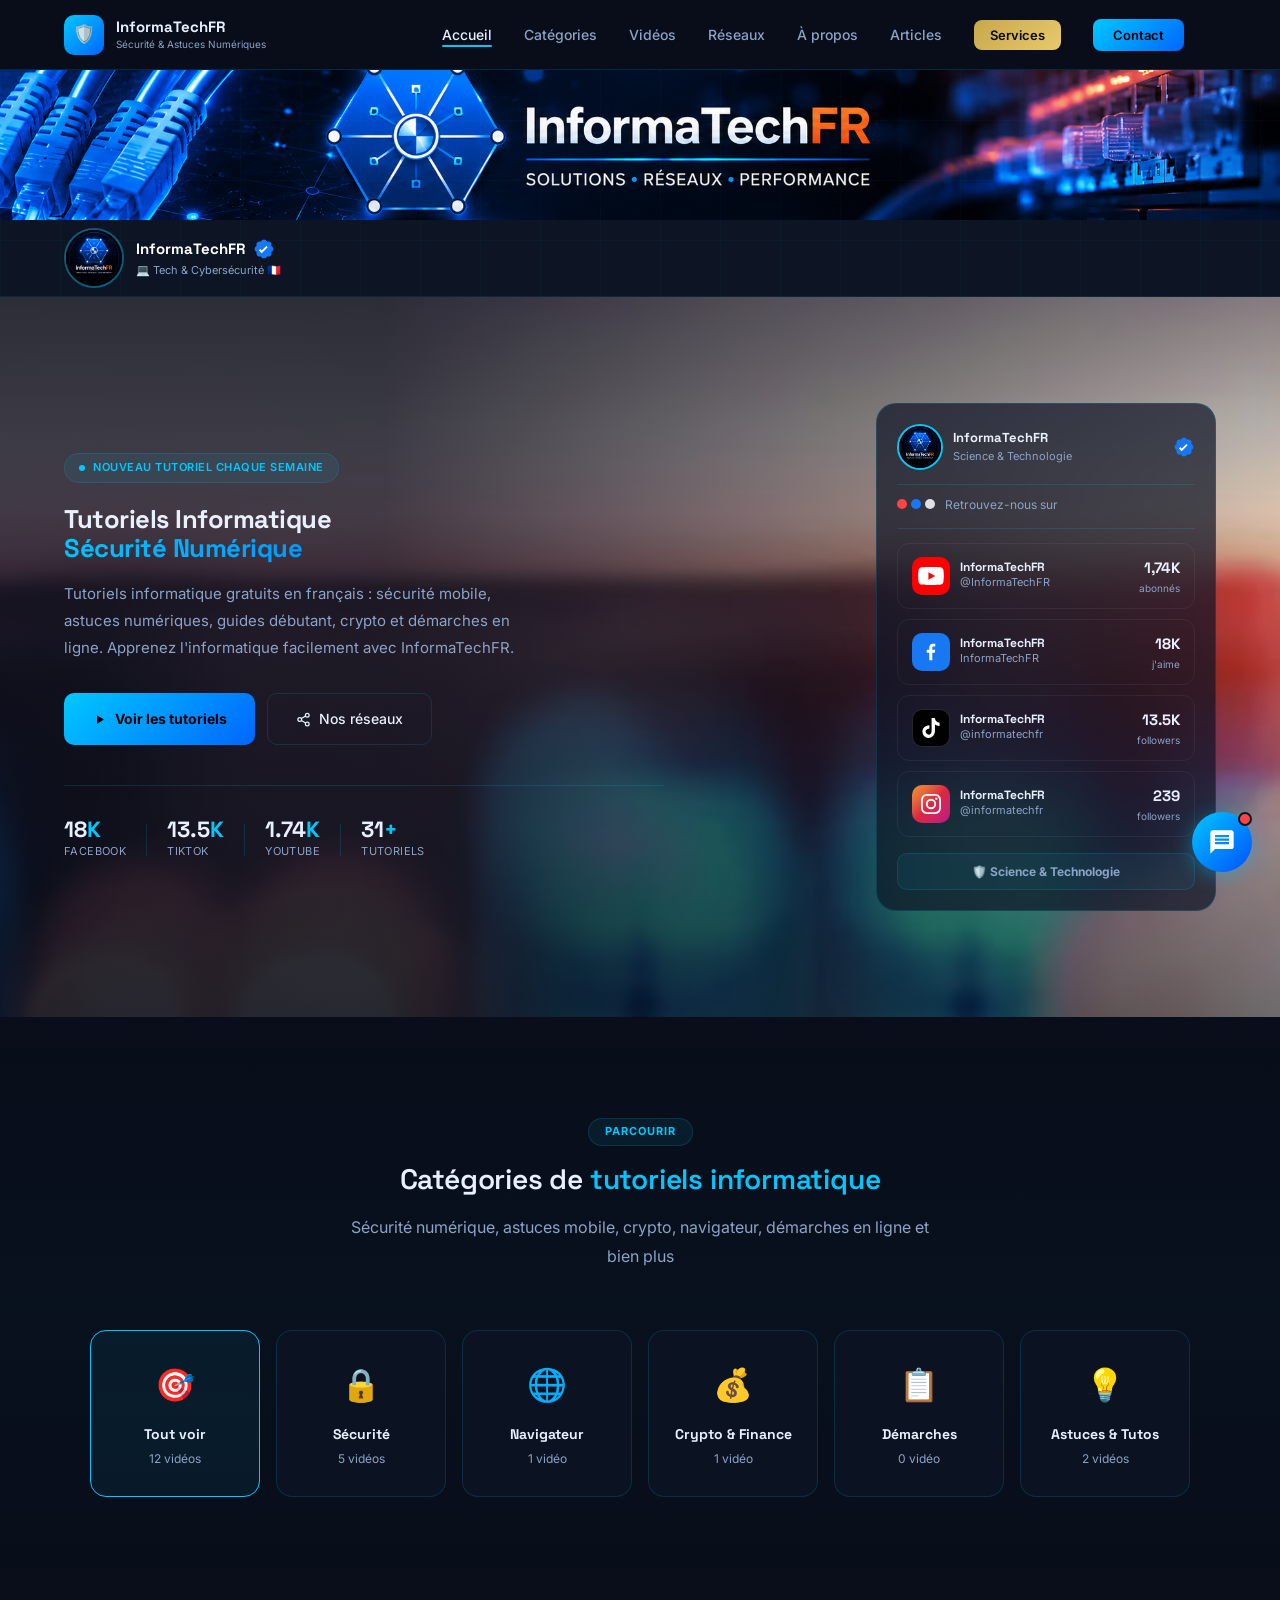
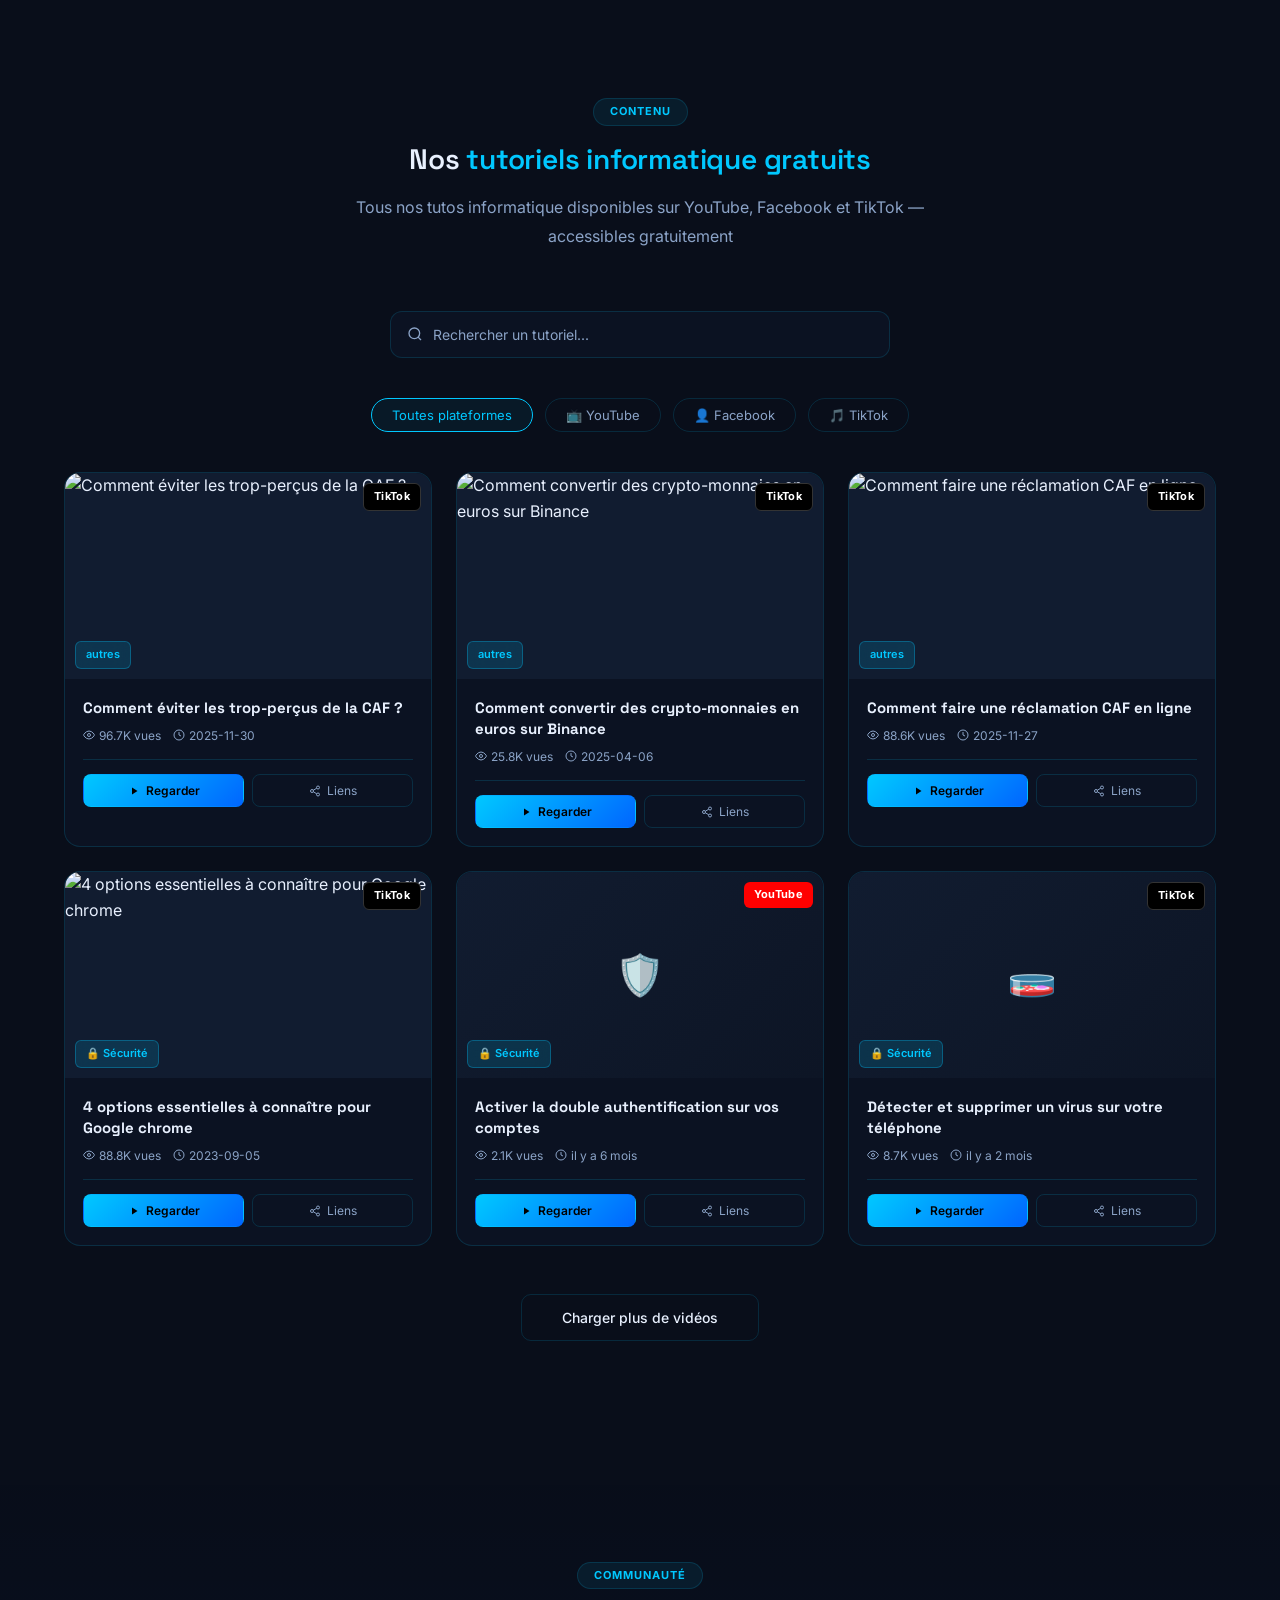
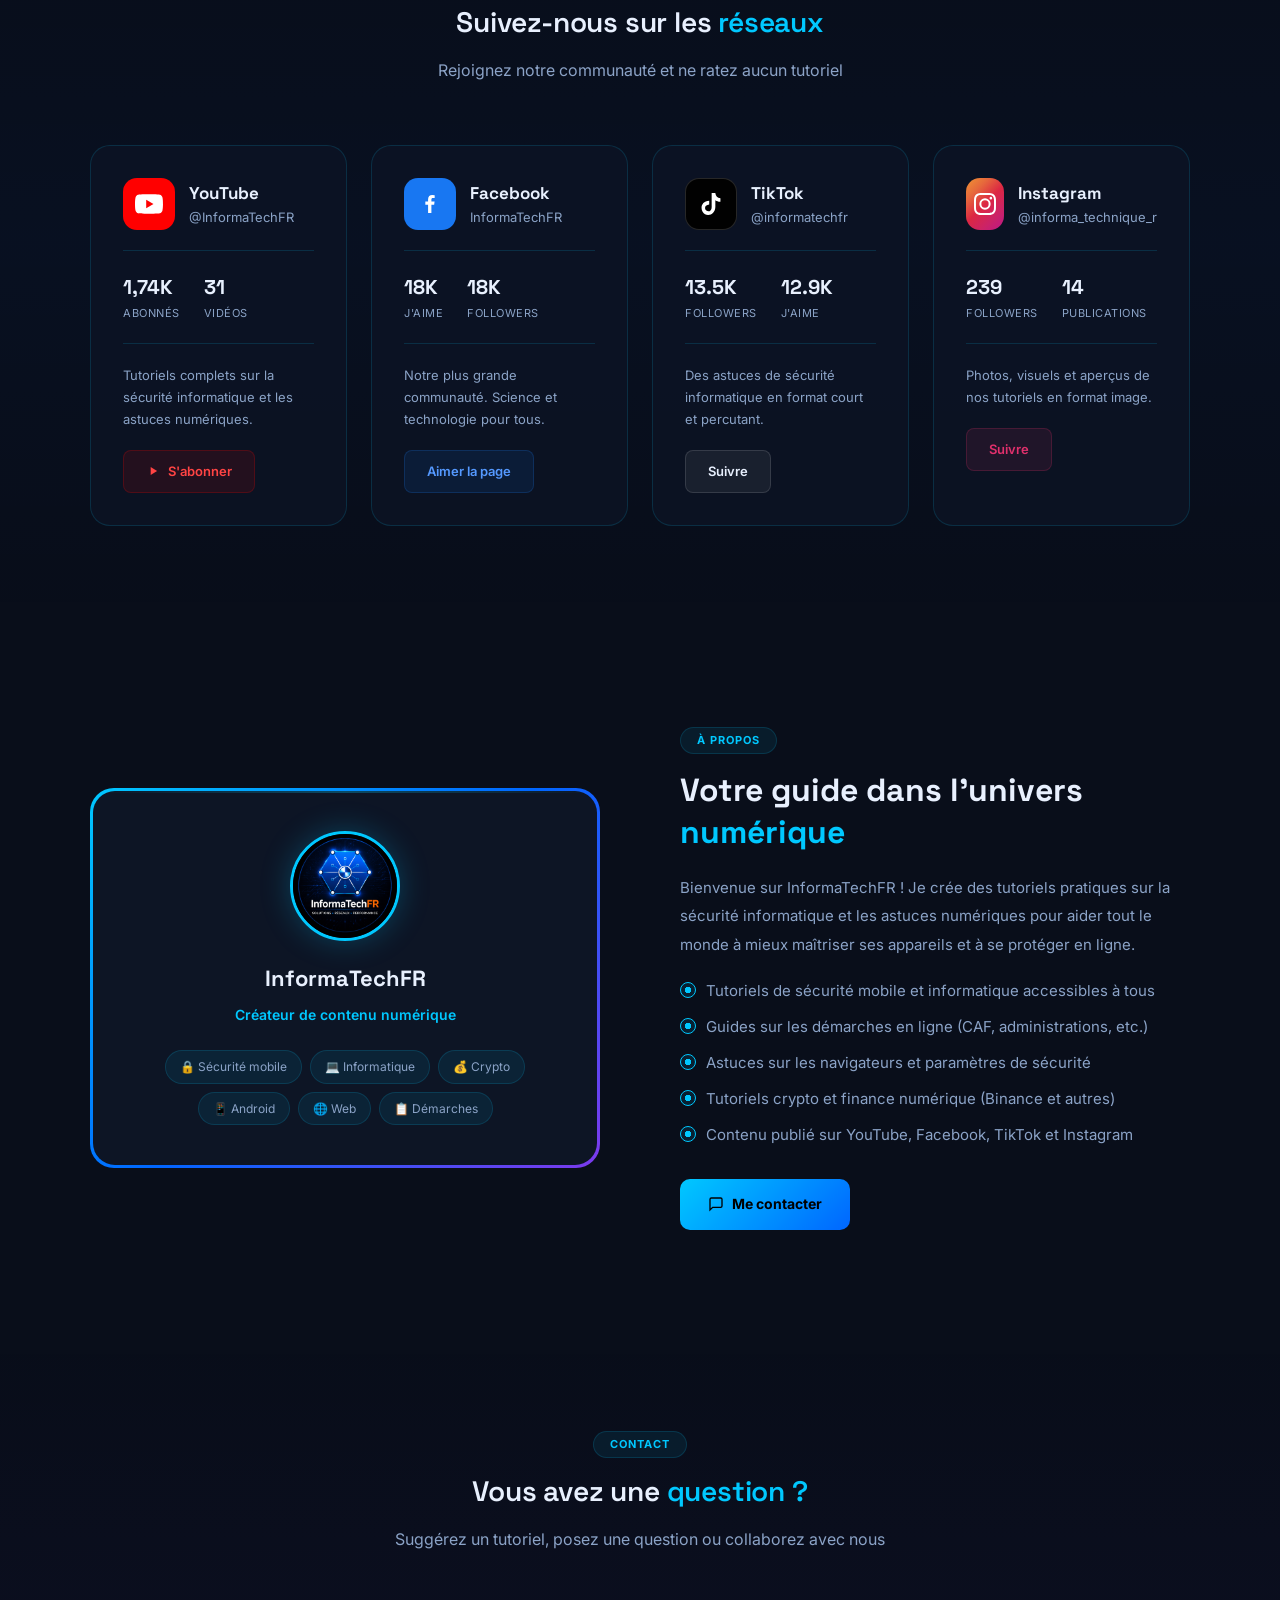
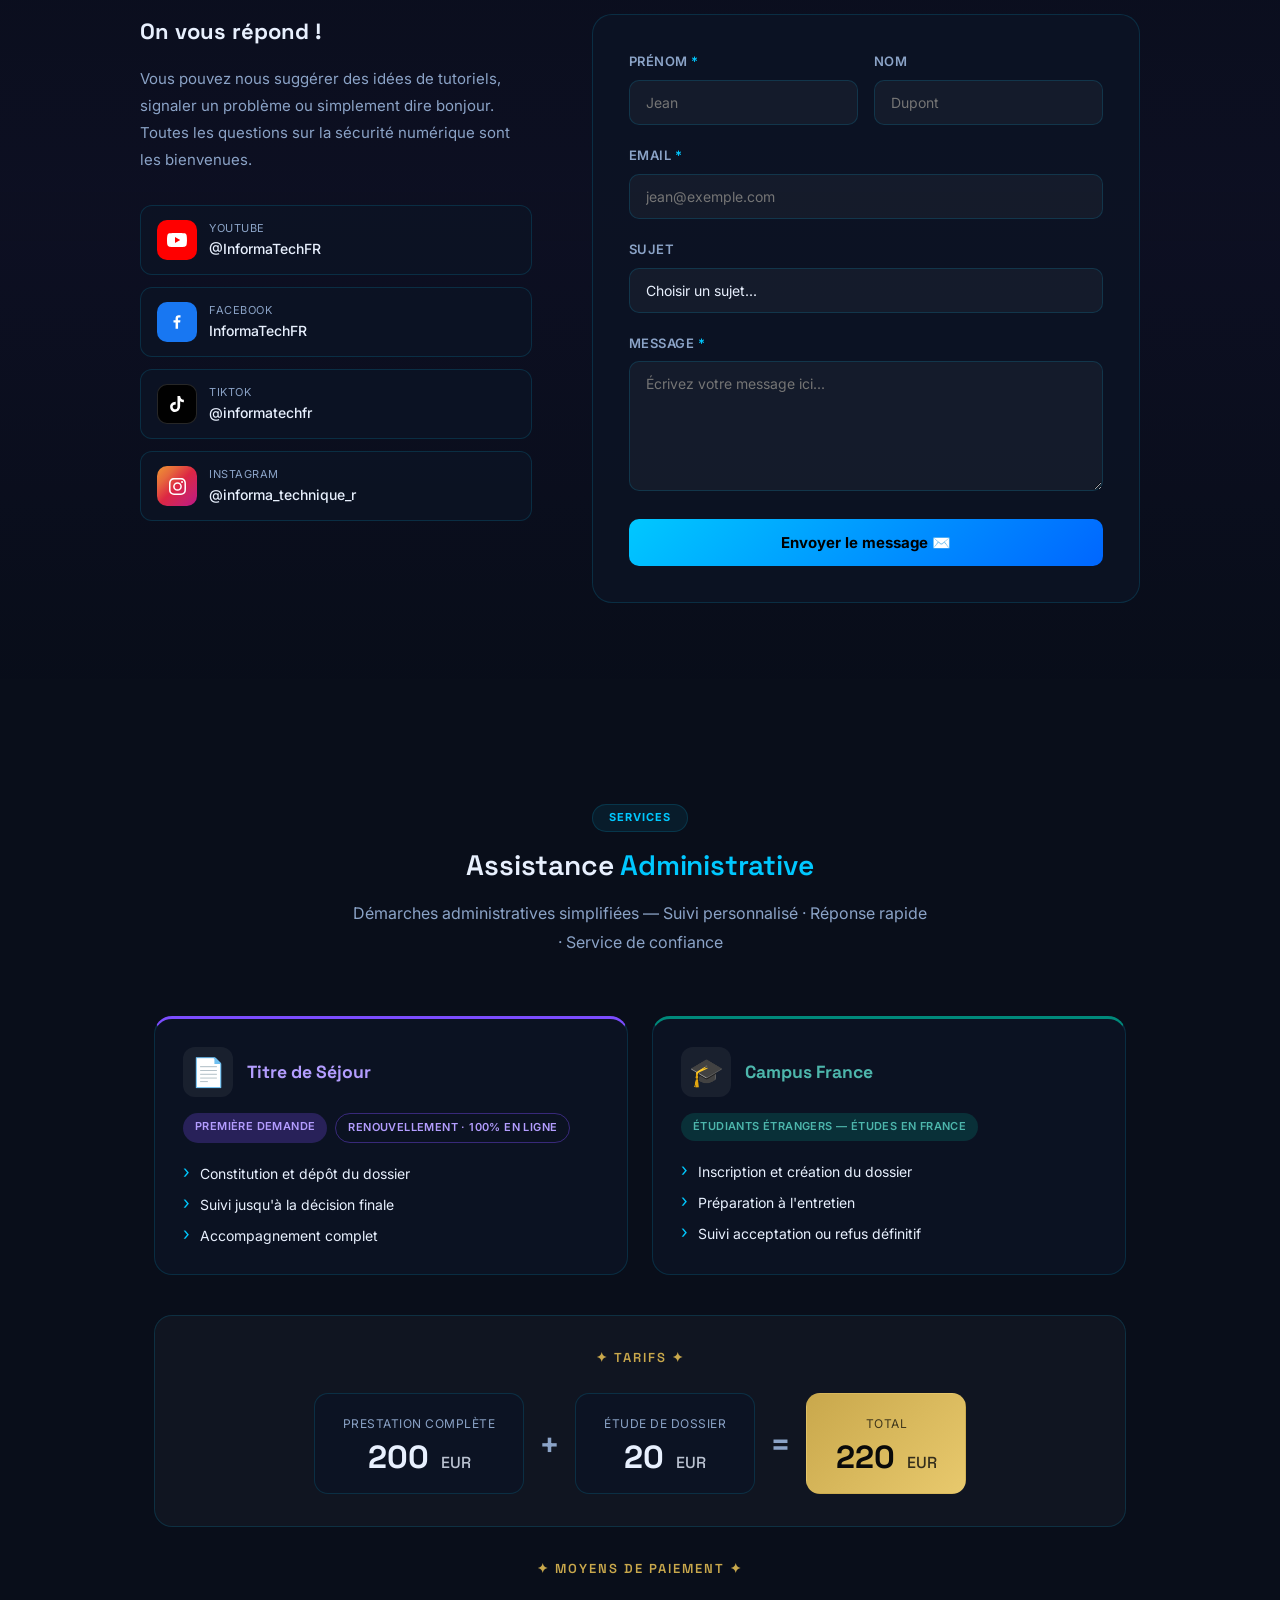
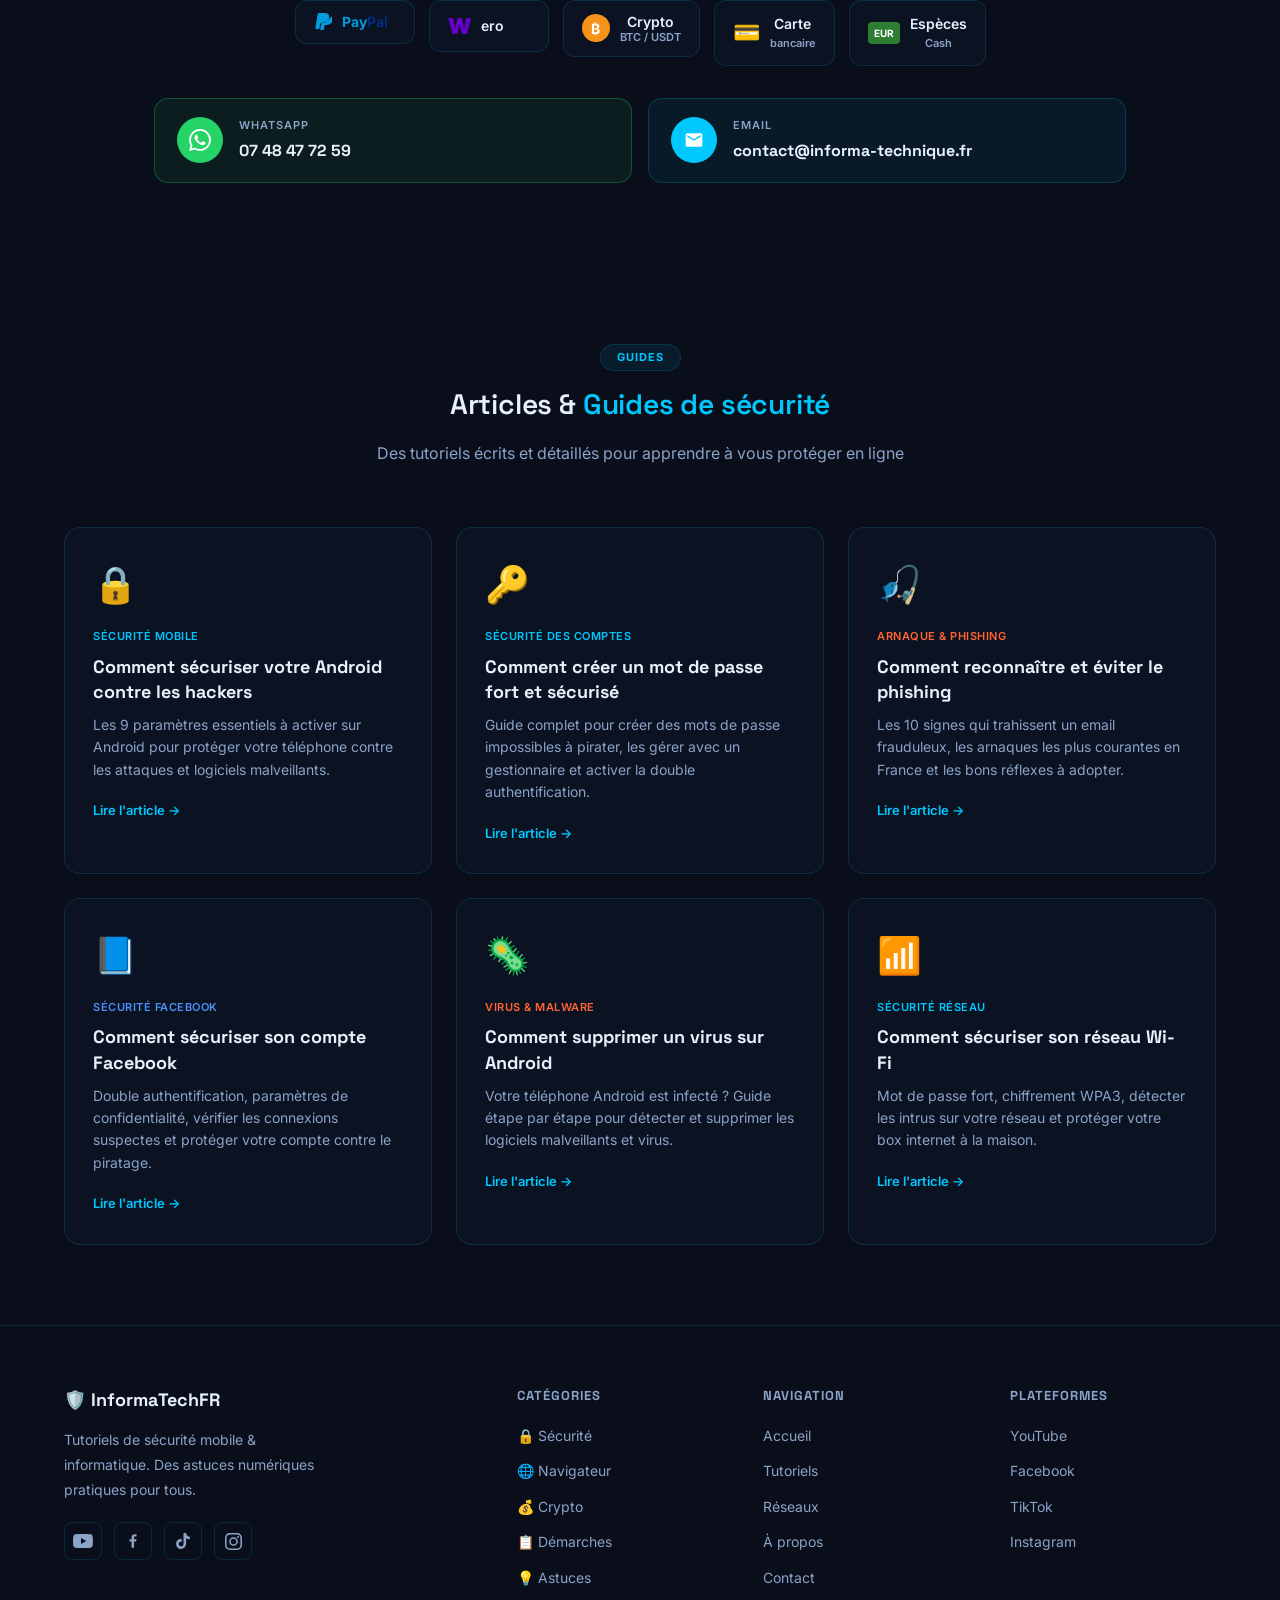
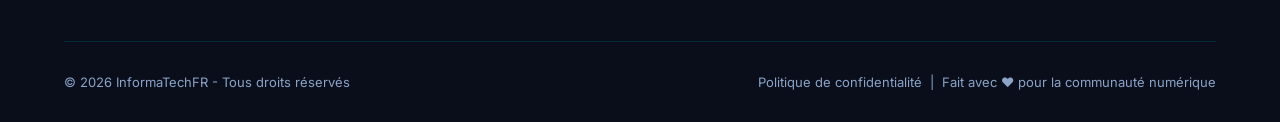
==== commit 18571d25: "Add files via upload" ====
--- a/index.html
+++ b/index.html
@@ -75,7 +75,7 @@
   <!-- ══ FONTS & STYLES ══ -->
   <link rel="preconnect" href="https://fonts.googleapis.com">
   <link href="https://fonts.googleapis.com/css2?family=Space+Grotesk:wght@400;500;600;700&family=Inter:wght@300;400;500;600&display=swap" rel="stylesheet">
-  <link rel="stylesheet" href="css/style.css?v=15">
+  <link rel="stylesheet" href="css/style.css?v=16">
   <link rel="stylesheet" href="css/animations.css">
 
   <!-- ══ GOOGLE ADSENSE ══ -->
@@ -137,7 +137,7 @@
   <div class="site-banner-profile">
     <img src="assets/images/profile.png" alt="InformaTechFR" class="site-banner-avatar">
     <div class="site-banner-info">
-      <div class="site-banner-name">InformaTechFR <span class="site-banner-badge" title="Compte vérifié"><svg width="24" height="24" viewBox="0 0 40 40" xmlns="http://www.w3.org/2000/svg"><path d="M20 2l3.5 5.5 6.5-1-1 6.5L34 17l-5 4 1.5 6.5-6.5-1.5L20 30l-4-3.5-6.5 1.5L11 22l-5-4 5-4.5-1-6.5 6.5 1L20 2z" fill="#1877F2"/><path d="M11 21 L18 28 L30 13" stroke="white" stroke-width="3" stroke-linecap="round" stroke-linejoin="round" fill="none"/></svg></span></div>
+      <div class="site-banner-name">InformaTechFR <span class="site-banner-badge" title="Compte vérifié"><svg width="22" height="22" viewBox="0 0 24 24" xmlns="http://www.w3.org/2000/svg"><path fill="#1877F2" d="M22.25 12c0-1.43-.88-2.67-2.19-3.34.46-1.39.2-2.9-.81-3.91s-2.52-1.27-3.91-.81c-.66-1.31-1.91-2.19-3.34-2.19s-2.67.88-3.33 2.19c-1.4-.46-2.91-.2-3.92.81s-1.26 2.52-.8 3.91c-1.31.67-2.2 1.91-2.2 3.34s.89 2.67 2.2 3.34c-.46 1.39-.21 2.9.8 3.91s2.52 1.26 3.91.8c.67 1.31 1.91 2.2 3.34 2.2s2.68-.89 3.34-2.2c1.39.46 2.9.21 3.91-.8s1.27-2.52.81-3.91c1.31-.67 2.19-1.91 2.19-3.34z"/><path fill="white" d="M9.5 16.5l-3-3 1.4-1.4 1.6 1.6 5.1-5.1 1.4 1.4z"/></svg></span></div>
       <div class="site-banner-desc">💻 Tech &amp; Cybersécurité 🇫🇷</div>
     </div>
   </div>
@@ -206,7 +206,7 @@
           <div class="hv-channel-name">InformaTechFR</div>
           <div class="hv-channel-sub">Science &amp; Technologie</div>
         </div>
-        <div class="hv-verified"><svg width="24" height="24" viewBox="0 0 40 40" xmlns="http://www.w3.org/2000/svg"><path d="M20 2l3.5 5.5 6.5-1-1 6.5L34 17l-5 4 1.5 6.5-6.5-1.5L20 30l-4-3.5-6.5 1.5L11 22l-5-4 5-4.5-1-6.5 6.5 1L20 2z" fill="#1877F2"/><path d="M11 21 L18 28 L30 13" stroke="white" stroke-width="3" stroke-linecap="round" stroke-linejoin="round" fill="none"/></svg></div>
+        <div class="hv-verified"><svg width="22" height="22" viewBox="0 0 24 24" xmlns="http://www.w3.org/2000/svg"><path fill="#1877F2" d="M22.25 12c0-1.43-.88-2.67-2.19-3.34.46-1.39.2-2.9-.81-3.91s-2.52-1.27-3.91-.81c-.66-1.31-1.91-2.19-3.34-2.19s-2.67.88-3.33 2.19c-1.4-.46-2.91-.2-3.92.81s-1.26 2.52-.8 3.91c-1.31.67-2.2 1.91-2.2 3.34s.89 2.67 2.2 3.34c-.46 1.39-.21 2.9.8 3.91s2.52 1.26 3.91.8c.67 1.31 1.91 2.2 3.34 2.2s2.68-.89 3.34-2.2c1.39.46 2.9.21 3.91-.8s1.27-2.52.81-3.91c1.31-.67 2.19-1.91 2.19-3.34z"/><path fill="white" d="M9.5 16.5l-3-3 1.4-1.4 1.6 1.6 5.1-5.1 1.4 1.4z"/></svg></div>
       </div>
 
       <!-- Titre du panneau -->
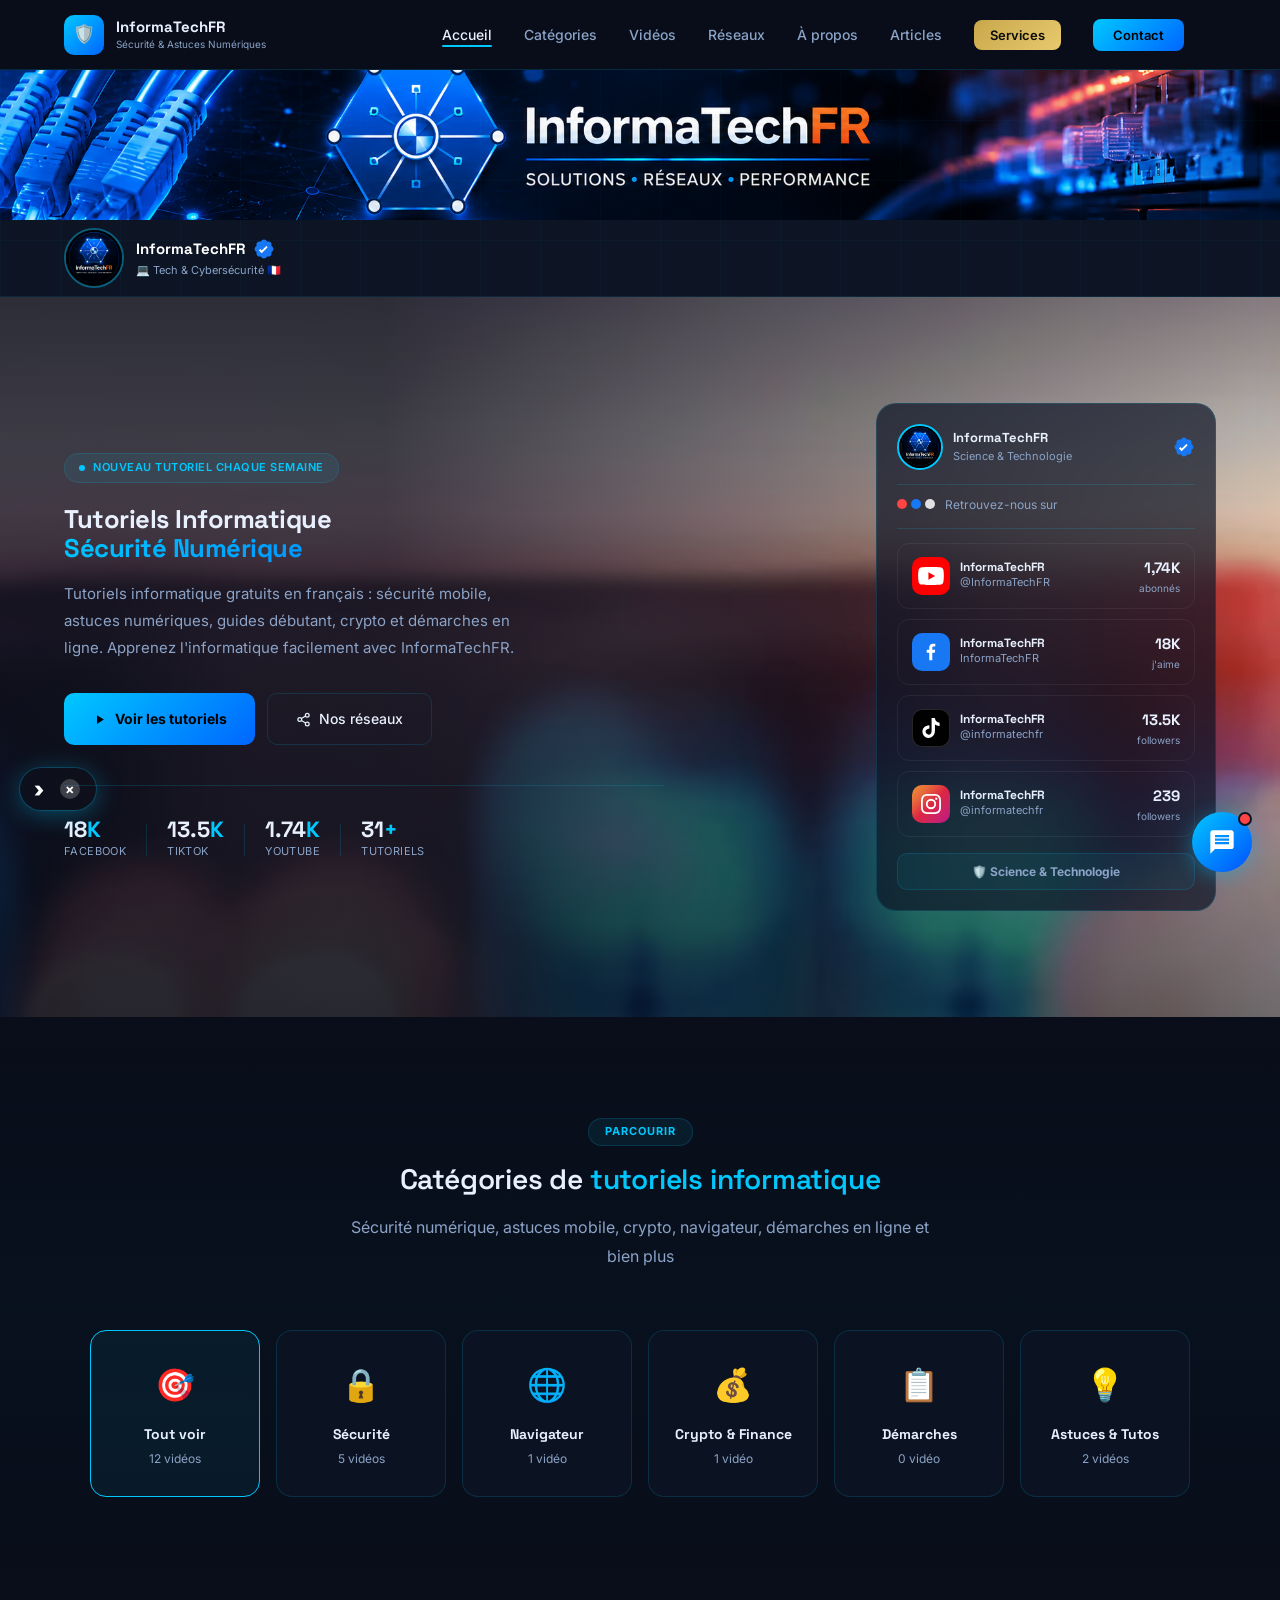
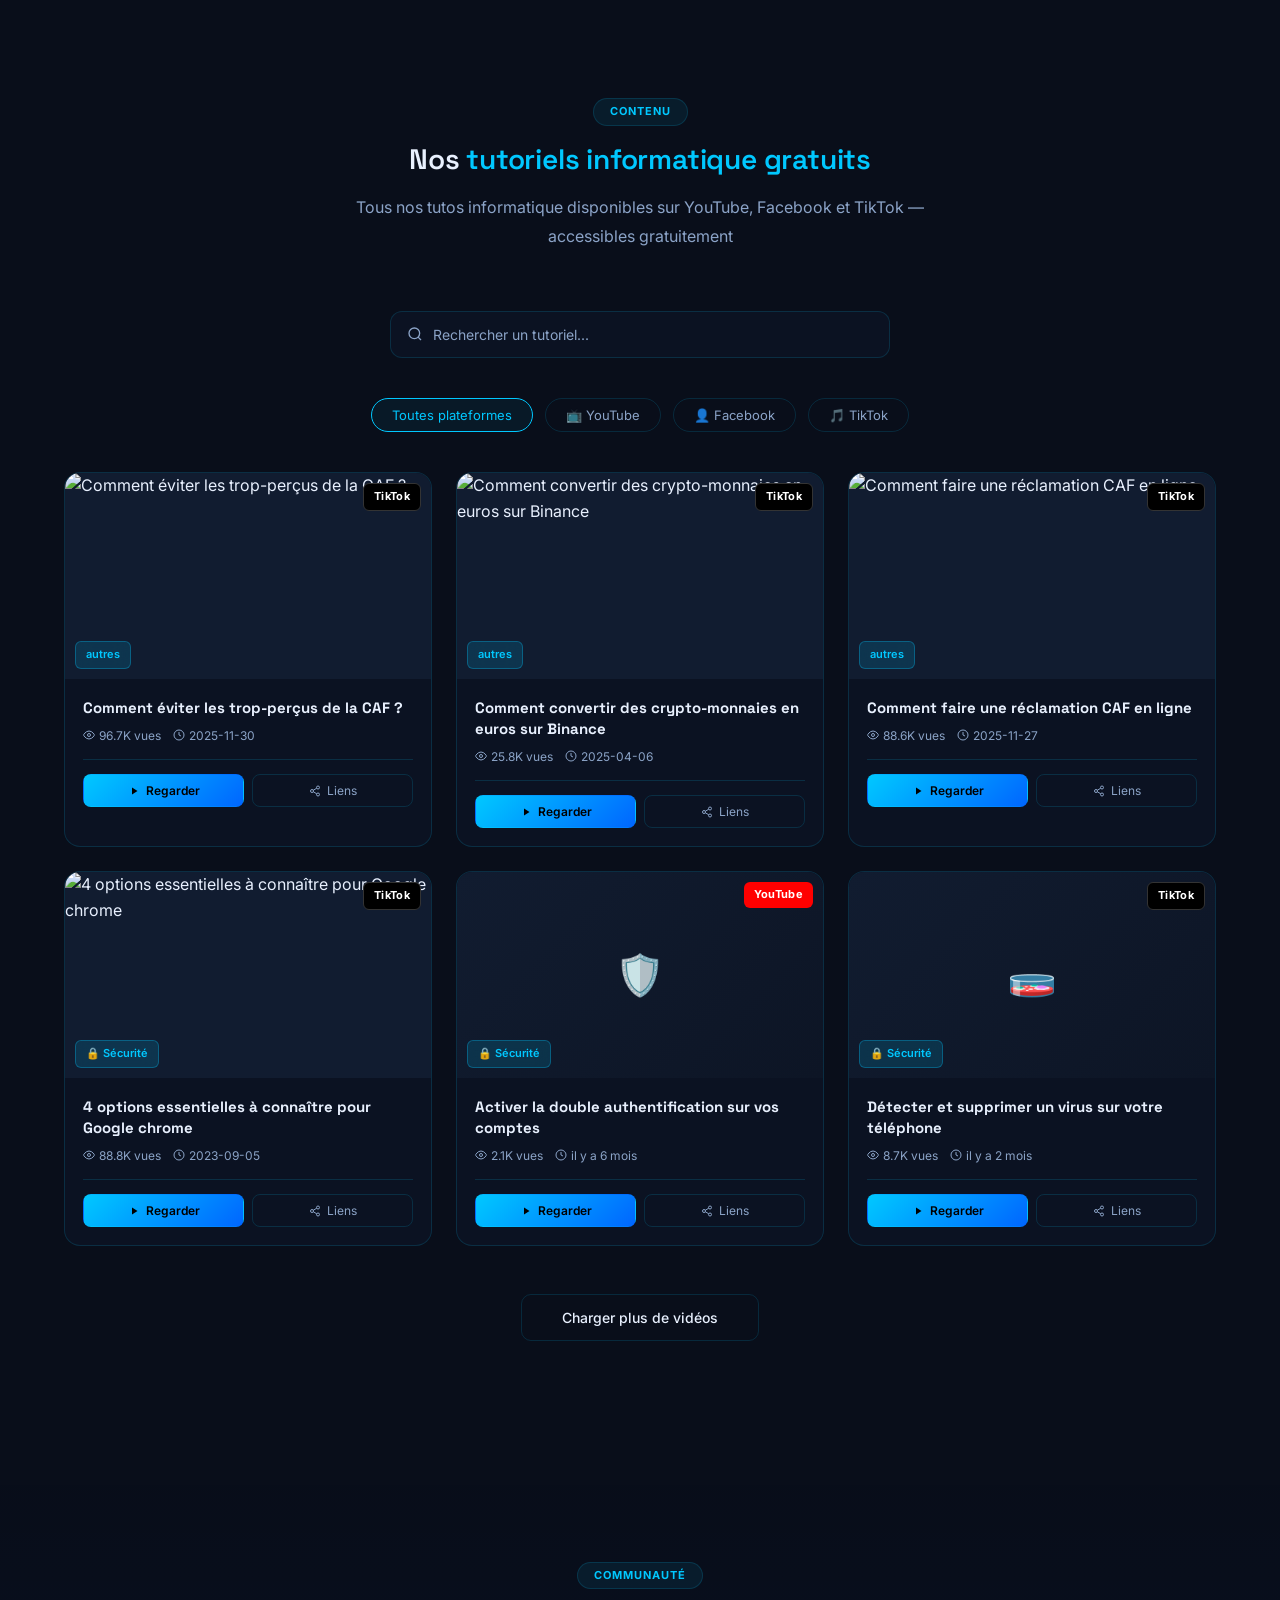
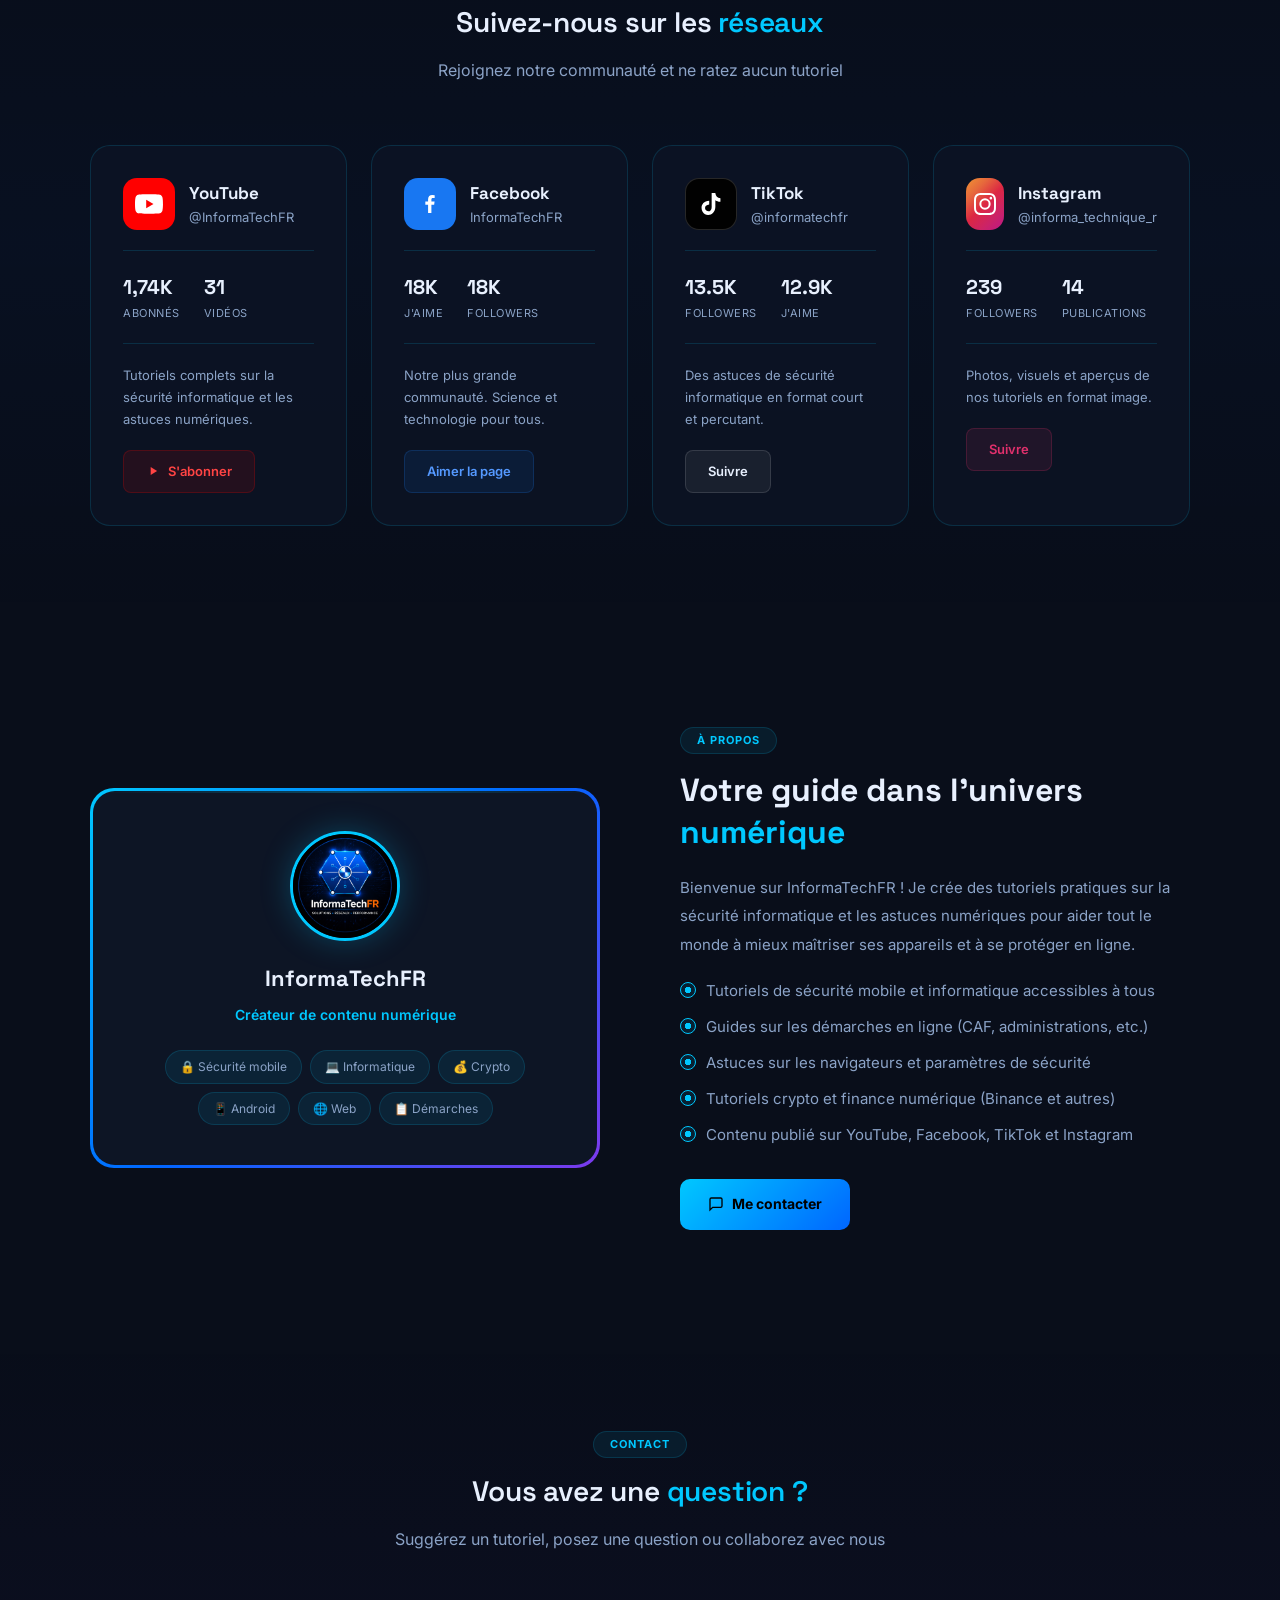
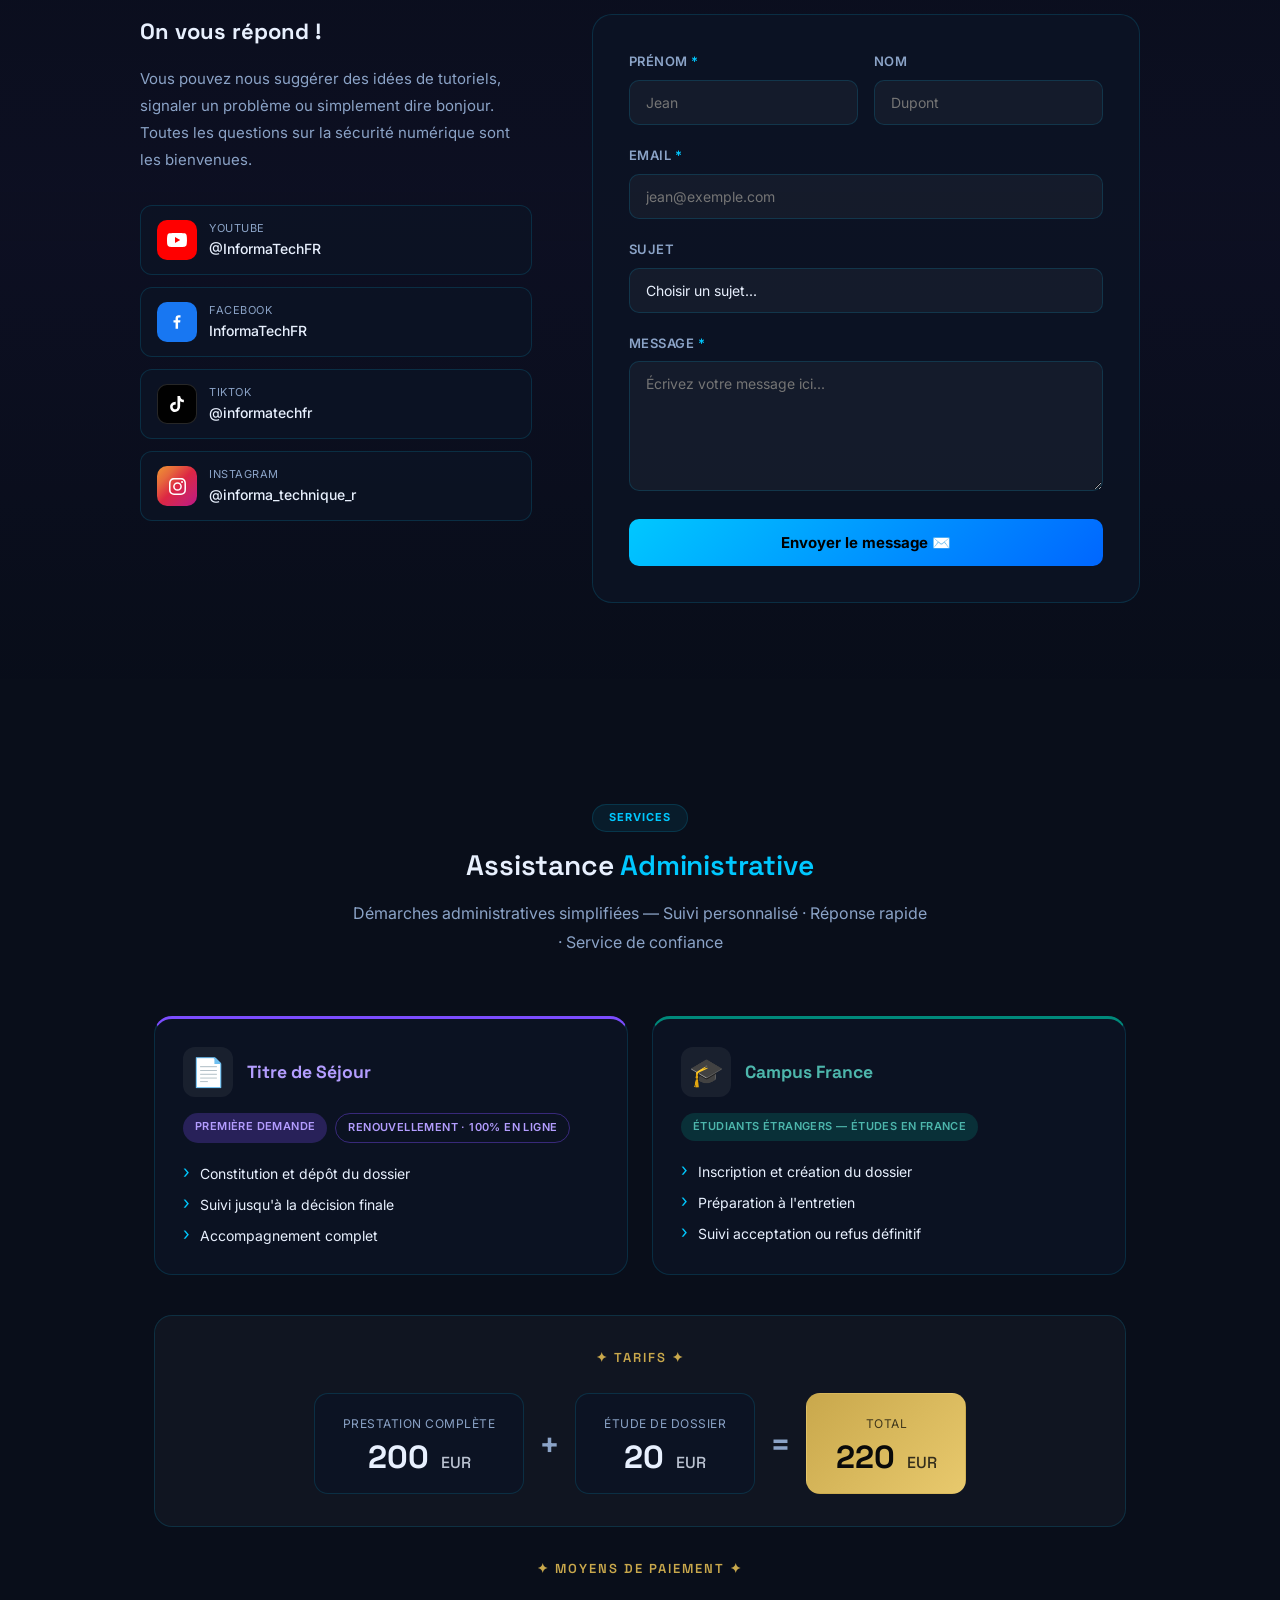
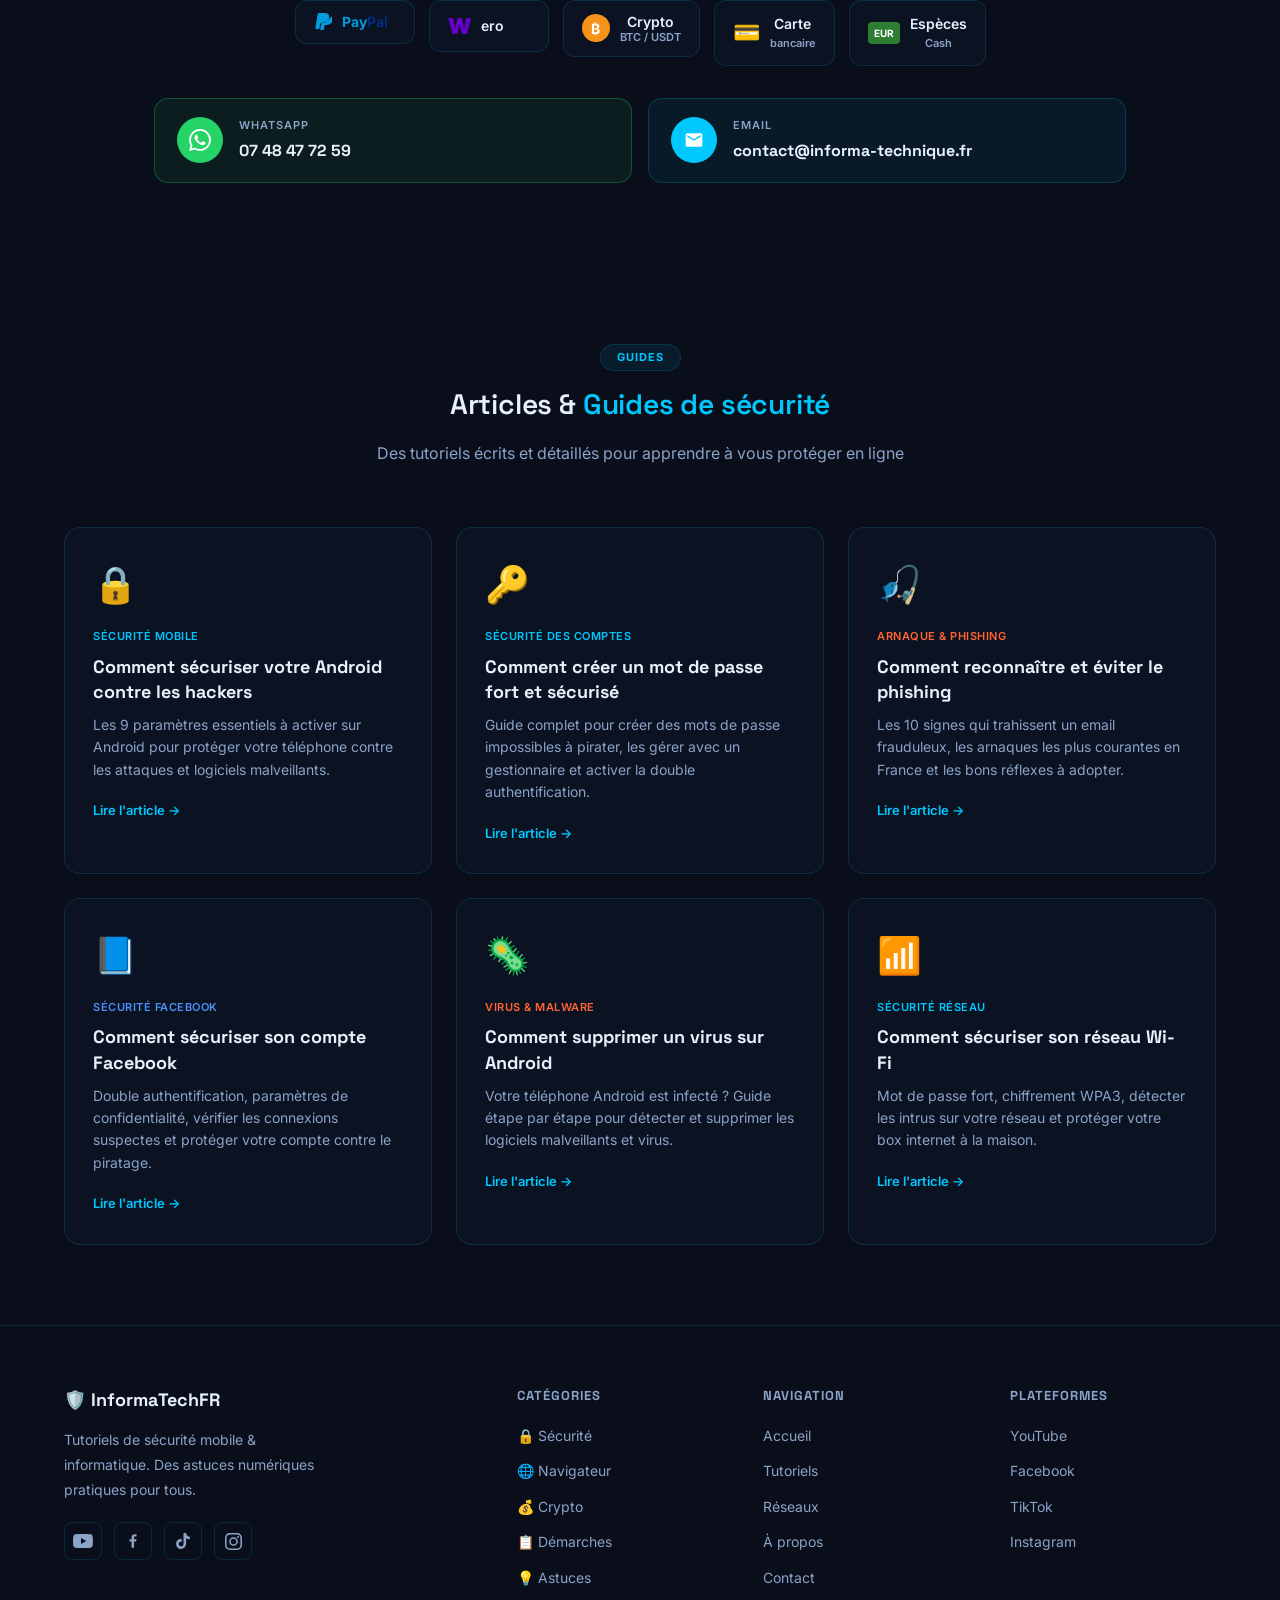
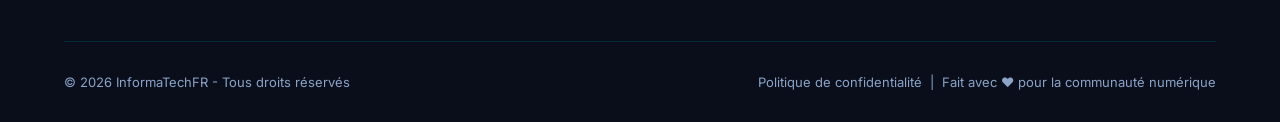
==== commit 63b72044: "Add files via upload" ====
--- a/index.html
+++ b/index.html
@@ -75,7 +75,7 @@
   <!-- ══ FONTS & STYLES ══ -->
   <link rel="preconnect" href="https://fonts.googleapis.com">
   <link href="https://fonts.googleapis.com/css2?family=Space+Grotesk:wght@400;500;600;700&family=Inter:wght@300;400;500;600&display=swap" rel="stylesheet">
-  <link rel="stylesheet" href="css/style.css?v=16">
+  <link rel="stylesheet" href="css/style.css?v=20">
   <link rel="stylesheet" href="css/animations.css">
 
   <!-- ══ GOOGLE ADSENSE ══ -->
@@ -87,11 +87,14 @@
 <!-- ══════════════════════════════════════════
      BANDEAU D'ANNONCE (géré depuis l'admin)
 ══════════════════════════════════════════ -->
-<div id="siteBandeau" style="display:none;padding:10px 20px;text-align:center;font-size:14px;font-weight:600;color:#fff;position:fixed;top:0;left:0;right:0;z-index:200;transition:opacity 0.3s"></div>
-
 <!-- ══════════════════════════════════════════
      NAVIGATION
 ══════════════════════════════════════════ -->
+<div id="siteBandeau">
+  <span class="bandeau-arrow">&#8250;</span>
+  <span class="bandeau-text"></span>
+  <button class="bandeau-close" onclick="this.parentElement.style.display='none'">&times;</button>
+</div>
 <nav id="mainNav">
   <a href="#accueil" class="nav-logo">
     <div class="nav-logo-icon">🛡️</div>
--- a/css/style.css
+++ b/css/style.css
@@ -22,6 +22,72 @@
   --font-body: 'Inter', sans-serif;
 }
 
+/* ── BANDEAU D'ANNONCE (petit widget flottant) ── */
+#siteBandeau {
+  position: fixed;
+  bottom: 90px;
+  left: 20px;
+  z-index: 500;
+  display: flex;
+  align-items: center;
+  gap: 8px;
+  padding: 10px 16px 10px 14px;
+  border-radius: 50px;
+  box-shadow: 0 4px 24px rgba(0, 200, 255, 0.35), 0 0 0 1px rgba(0,200,255,0.2);
+  max-width: 300px;
+  cursor: pointer;
+  animation: bandeauSlide 0.5s cubic-bezier(.22,1,.36,1) forwards;
+  text-decoration: none;
+}
+
+@keyframes bandeauSlide {
+  from { transform: translateX(-120px); opacity: 0; }
+  to   { transform: translateX(0);      opacity: 1; }
+}
+
+.bandeau-arrow {
+  font-size: 22px;
+  font-weight: 900;
+  color: #fff;
+  line-height: 1;
+  animation: bandeauPulse 1.4s ease-in-out infinite;
+  flex-shrink: 0;
+}
+
+@keyframes bandeauPulse {
+  0%, 100% { transform: translateX(0); }
+  50%       { transform: translateX(5px); }
+}
+
+.bandeau-text {
+  font-family: var(--font-head);
+  font-size: 13px;
+  font-weight: 600;
+  color: #fff;
+  line-height: 1.3;
+  flex: 1;
+}
+
+.bandeau-close {
+  background: rgba(255,255,255,0.2);
+  border: none;
+  color: #fff;
+  font-size: 14px;
+  font-weight: 700;
+  width: 20px;
+  height: 20px;
+  border-radius: 50%;
+  display: flex;
+  align-items: center;
+  justify-content: center;
+  cursor: pointer;
+  flex-shrink: 0;
+  line-height: 1;
+  padding: 0;
+  transition: background 0.2s;
+}
+.bandeau-close:hover { background: rgba(255,255,255,0.4); }
+
 /* ── BANNIÈRE DE COUVERTURE ── */
 .site-banner-wrap {
   width: 100%;
